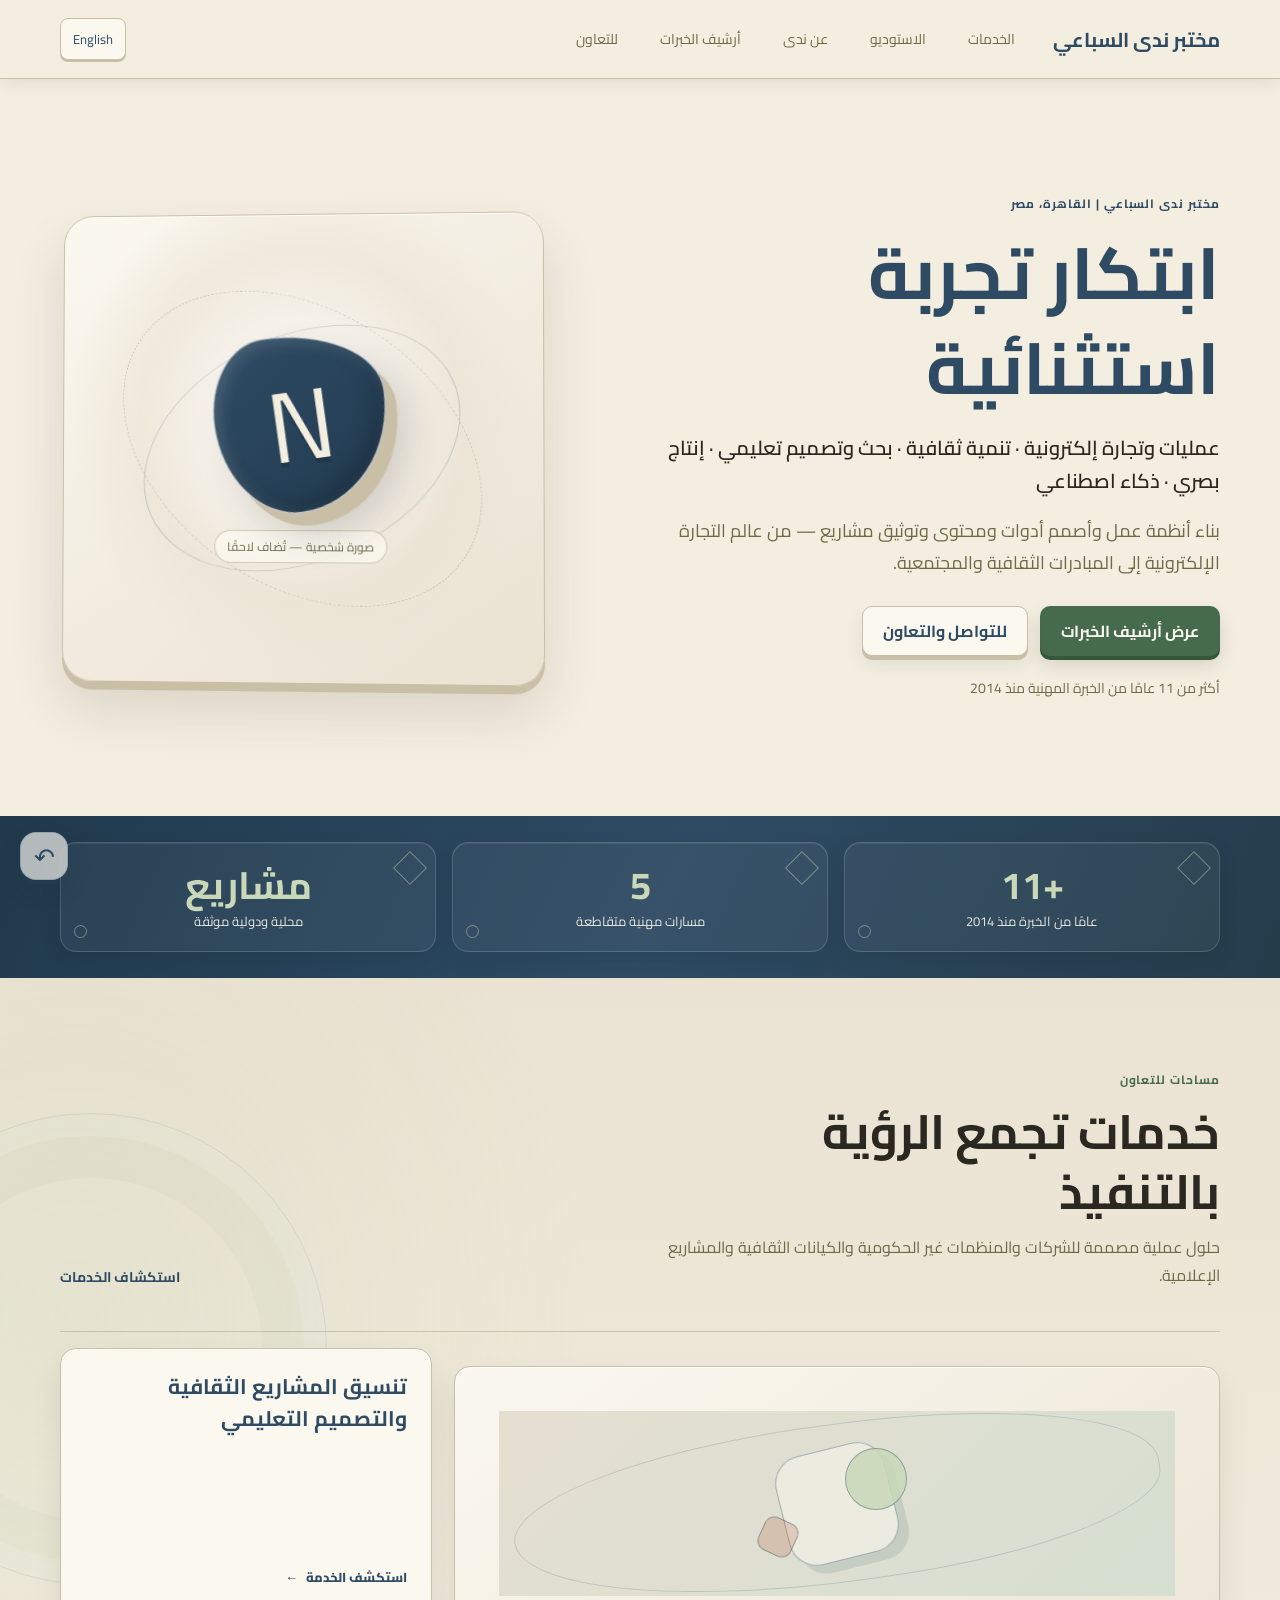
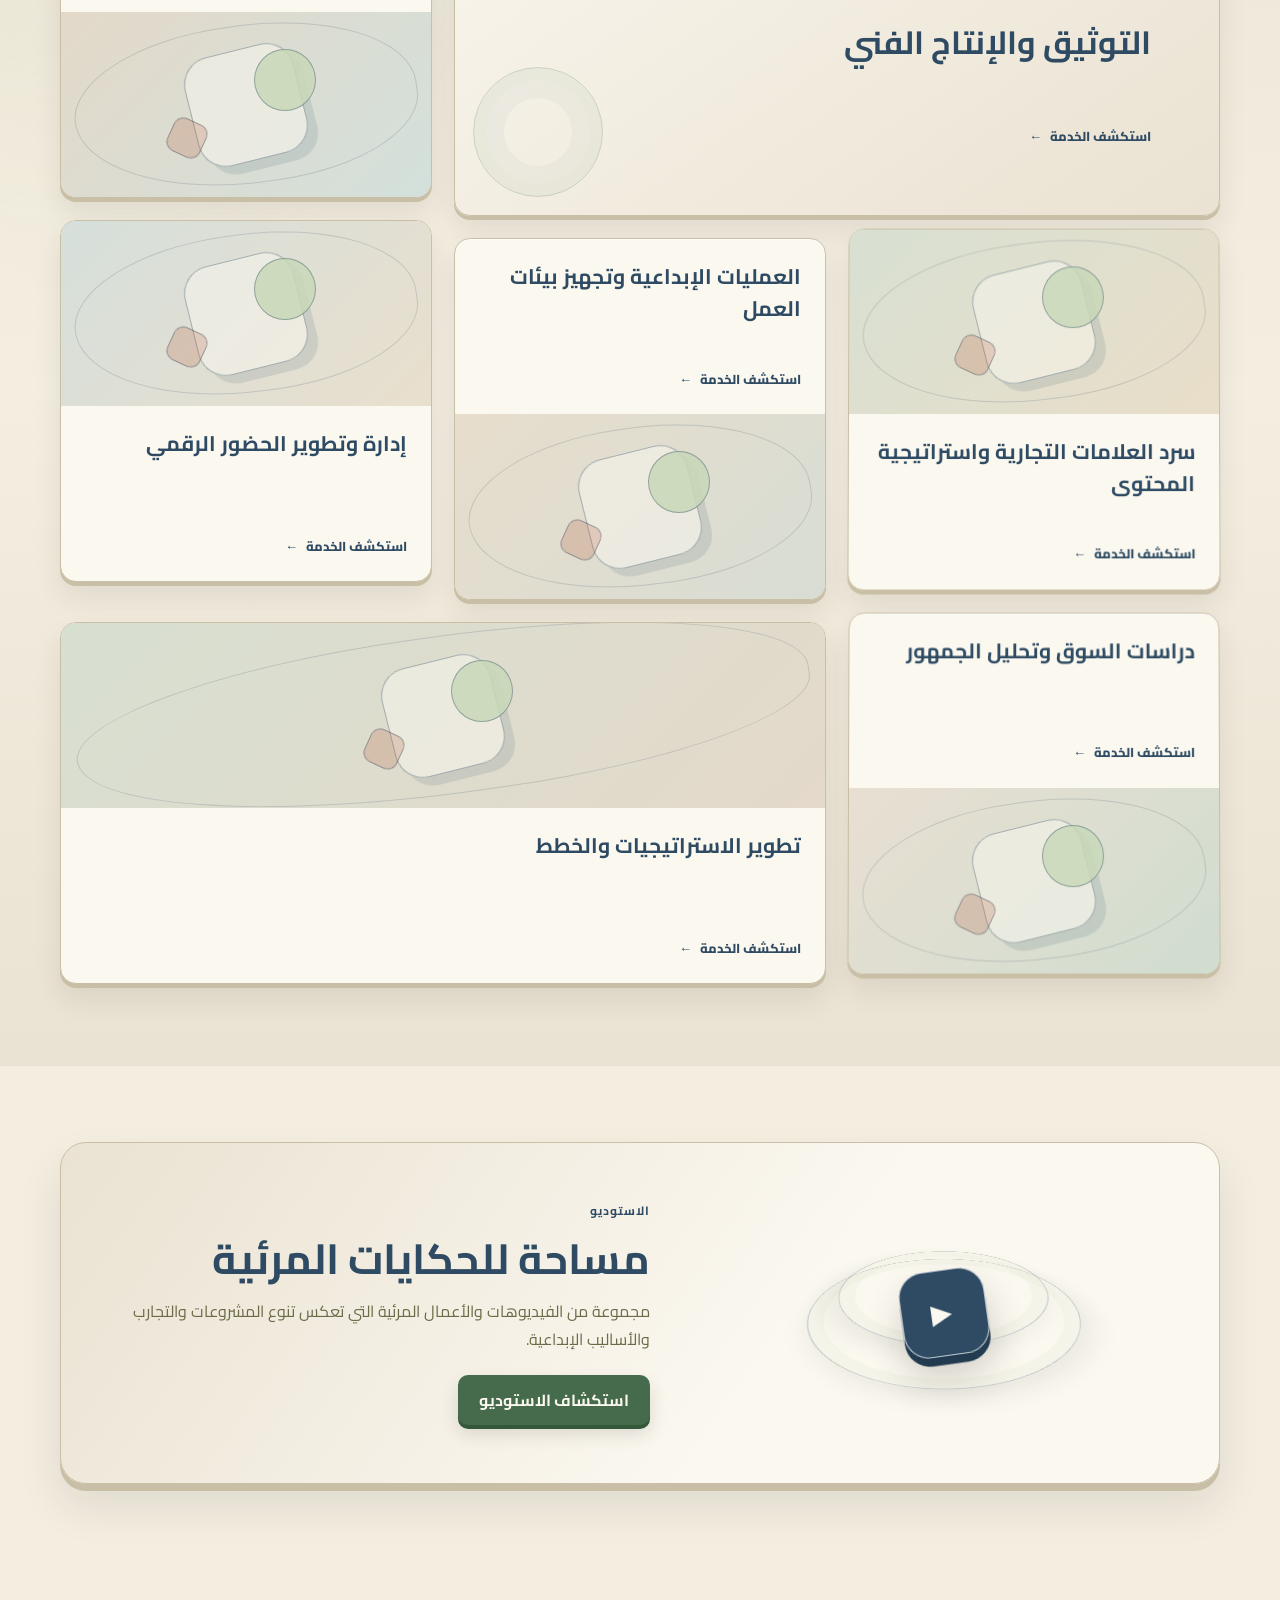
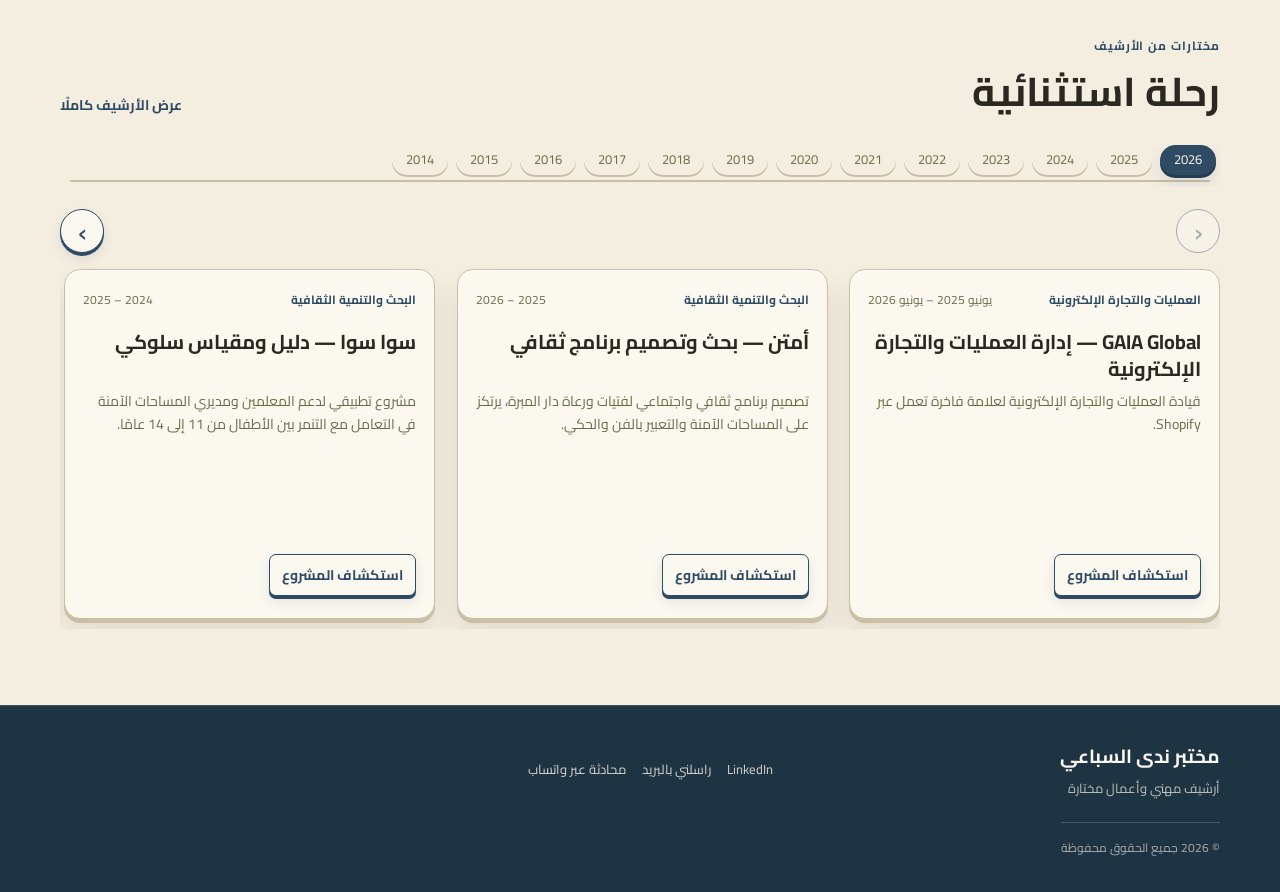
==== index.html @ 6139aafd "Initial commit" ====
<!doctype html>
<html lang="ar" dir="rtl">
<head>
  <meta charset="utf-8">
  <meta name="viewport" content="width=device-width, initial-scale=1">
  <meta name="description" content="مختبر ندى السباعي — أرشيف الخبرات والمشاريع في العمليات والتجارة الإلكترونية، التنمية الثقافية، البحث، والإنتاج البصري.">
  <meta name="theme-color" content="#ffffff">
  <title>مختبر ندى السباعي | Nada Elsebaee Lab</title>
  <link rel="preconnect" href="https://fonts.googleapis.com">
  <link rel="preconnect" href="https://fonts.gstatic.com" crossorigin>
  <link href="https://fonts.googleapis.com/css2?family=Cairo:wght@400;500;600;700;800&display=swap" rel="stylesheet">
  <link rel="stylesheet" href="style.css">
</head>
<body data-page="home">
  <div id="site-header"></div>
  <main>
    <section class="hero wrap">
      <div class="hero-copy">
        <p class="eyebrow" data-home="eyebrow"></p>
        <h1 data-home="headline"></h1>
        <p class="hero-subtitle" data-home="subtitle"></p>
        <p class="hero-text" data-home="intro"></p>
        <div class="actions">
          <a class="button button-primary" href="archive.html" data-home="projectsCta"></a>
          <a class="button button-secondary" href="contact.html" data-home="contactCta"></a>
        </div>
        <p class="hero-proof" data-home="proof"></p>
      </div>
      <div class="hero-visual media-placeholder" role="img" data-home-aria="portraitAlt">
        <span class="placeholder-mark" aria-hidden="true">N</span>
        <span class="placeholder-caption" data-home="portraitCaption"></span>
      </div>
    </section>

    <section class="proof-strip" aria-label="Highlights">
      <div class="wrap proof-grid">
        <div><strong data-home="statYears"></strong><span data-home="statYearsLabel"></span></div>
        <div><strong data-home="statFields"></strong><span data-home="statFieldsLabel"></span></div>
        <div><strong data-home="statPartners"></strong><span data-home="statPartnersLabel"></span></div>
      </div>
    </section>

    <section class="section home-services-section" aria-labelledby="home-services-title">
      <div class="wrap">
        <div class="section-heading">
          <div>
            <p class="eyebrow" data-copy="servicesEyebrow">مساحات للتعاون</p>
            <h2 id="home-services-title" data-copy="servicesTitle">خدمات تجمع الرؤية بالتنفيذ</h2>
            <p class="home-services-intro" data-copy="servicesIntro">حلول عملية مصممة للشركات والمنظمات غير الحكومية والكيانات الثقافية والمشاريع الإعلامية.</p>
          </div>
          <a class="text-link" href="services.html" data-copy="servicesMore">استكشاف الخدمات</a>
        </div>
        <div class="home-services-stage">
          <div class="service-grid home-service-grid" id="home-services"></div>
        </div>
      </div>
    </section>

    <section class="section home-studio-section" aria-labelledby="home-studio-title">
      <div class="wrap home-studio-panel">
        <div class="home-studio-art" aria-hidden="true">
          <span class="home-studio-orbit home-studio-orbit-one"></span>
          <span class="home-studio-orbit home-studio-orbit-two"></span>
          <span class="home-studio-play">▶</span>
        </div>
        <div class="home-studio-copy">
          <p class="eyebrow" data-copy="studioEyebrow"></p>
          <h2 id="home-studio-title" data-copy="studioTitle"></h2>
          <p data-copy="studioIntro"></p>
          <a class="button button-primary" href="studio.html" data-copy="studioCta"></a>
        </div>
      </div>
    </section>

    <section class="section wrap">
      <div class="section-heading">
        <div><p class="eyebrow" data-home="featuredEyebrow"></p><h2 data-home="featuredTitle"></h2></div>
        <a class="text-link" href="archive.html" data-home="viewArchive"></a>
      </div>
      <div class="experience-timeline" id="experience-timeline" aria-label="الخط الزمني للخبرات"></div>
      <div class="experience-carousel-controls">
        <button class="carousel-arrow carousel-arrow-previous" id="experience-previous" type="button" aria-label="الخبرة الأحدث">‹</button>
        <button class="carousel-arrow carousel-arrow-next" id="experience-next" type="button" aria-label="الخبرة الأقدم">›</button>
      </div>
      <div class="experience-carousel" id="experience-carousel">
        <div class="project-grid experience-track" id="featured-projects"></div>
      </div>
    </section>
  </main>
  <div id="site-footer"></div>
  <script src="content.js"></script>
  <script src="script.js"></script>
</body>
</html>
---- style.css ----
:root {
  color-scheme: light;
  --paper: #F4EEE1;
  --ink: #2B2721;
  --rust: #B5593A;
  --olive: #6B6B47;
  --blue: #2E4B63;
  --line: #C9BFA6;
  --white: #FBF8F0;
  --surface: #EAE2D2;
  --surface-blue: #E7E0D2;
  --muted: var(--olive);
  --blue-dark: #223B50;
  --accent-green: #466B4C;
  --accent-green-light: #C9D8B8;
  --gold: var(--accent-green);
  --page-gutter: 24px;
  --serif: "Cairo", Tahoma, Arial, sans-serif;
  --sans: "Cairo", Tahoma, Arial, sans-serif;
  font-family: var(--sans);
  color: var(--ink);
  background: var(--paper);
  font-synthesis: none;
  text-rendering: optimizeLegibility;
}

* { box-sizing: border-box; }
html { scroll-behavior: smooth; }
body {
  margin: 0;
  background: var(--paper);
  color: var(--ink);
  font-size: 16px;
  line-height: 1.75;
}
body, button { font-family: var(--sans); }
a { color: var(--blue); }
a:hover { color: var(--blue-dark); }
button { color: inherit; }
button:focus-visible, a:focus-visible {
  outline: 3px solid var(--gold);
  outline-offset: 3px;
}
::selection { background: var(--gold); color: var(--ink); }
.wrap {
  width: min(1160px, calc(100% - var(--page-gutter) - var(--page-gutter)));
  margin-inline: auto;
}
.is-hidden { display: none !important; }

#site-header {
  position: sticky;
  top: 0;
  z-index: 30;
}
.site-header {
  position: relative;
  background: rgba(244,238,225,.96);
  border-bottom: 1px solid var(--line);
  backdrop-filter: blur(12px);
  box-shadow: 0 4px 16px rgba(43,39,33,.08);
}
.header-inner {
  min-height: 78px;
  display: flex;
  align-items: center;
  gap: clamp(12px, 2vw, 28px);
}
.brand, .footer-brand {
  color: var(--blue);
  font-family: var(--serif);
  font-size: 20px;
  font-weight: 700;
  text-decoration: none;
  white-space: nowrap;
}
.nav-shell {
  position: relative;
  min-width: 0;
  flex: 1 1 0;
}
.main-nav {
  display: flex;
  align-items: center;
  gap: clamp(12px, 1.8vw, 22px);
  overflow-x: auto;
  overflow-y: hidden;
  padding: 8px 2px;
  scrollbar-width: none;
  overscroll-behavior-x: contain;
  -webkit-overflow-scrolling: touch;
  touch-action: pan-x;
  scroll-padding-inline: 12px;
  white-space: nowrap;
}
.main-nav::-webkit-scrollbar { display: none; }
.nav-scroll {
  position: absolute;
  top: 50%;
  z-index: 2;
  display: none;
  width: 30px;
  height: 34px;
  place-items: center;
  padding: 0;
  border: 1px solid var(--line);
  border-radius: 7px;
  background: rgba(244,238,225,.96);
  color: var(--blue);
  cursor: pointer;
  line-height: 1;
  transform: translateY(-50%);
}
.nav-scroll svg { display: block; direction: ltr; }
.nav-scroll-left { left: 0; }
.nav-scroll-right { right: 0; }
.nav-scroll:disabled { opacity: .35; cursor: default; }
.nav-shell.has-overflow .main-nav { scroll-behavior: smooth; }
.nav-shell.has-overflow .main-nav { padding-inline: 38px; }
.nav-shell.has-overflow .nav-scroll { display: none; }
.header-controls { flex: 0 0 auto; }
@media (hover: hover) and (pointer: fine) {
  .nav-shell.has-overflow .nav-scroll { display: grid; }
}
.nav-link {
  display: inline-flex;
  align-items: center;
  min-height: 34px;
  padding: 5px 9px;
  border: 1px solid transparent;
  border-radius: 8px;
  color: var(--muted);
  font-size: 14px;
  text-decoration: none;
  white-space: nowrap;
  transform: perspective(500px) translateZ(0);
  transition: color .18s ease, transform .18s ease, box-shadow .18s ease, background-color .18s ease;
}
.nav-link:hover, .nav-link.is-active { color: var(--blue); }
.nav-link.is-active { font-weight: 700; }
.nav-link:hover, .nav-link:focus-visible {
  border-color: var(--line);
  background: var(--white);
  box-shadow: 0 5px 10px rgba(46,75,99,.14);
  transform: perspective(500px) translateY(-2px) rotateX(7deg);
}
.header-controls { display: flex; align-items: center; gap: 10px; }
.language-toggle {
  background: var(--white);
  border: 1px solid var(--line);
  border-radius: 8px;
  cursor: pointer;
}
.language-toggle { padding: 8px 12px; color: var(--blue); font-size: 13px; }

.hero {
  display: grid;
  grid-template-columns: minmax(0, 1.1fr) minmax(300px, .9fr);
  gap: clamp(32px, 6vw, 88px);
  align-items: center;
  padding-block: clamp(56px, 8vw, 104px);
}
.eyebrow {
  margin: 0 0 12px;
  color: var(--blue);
  font-size: 12px;
  font-weight: 700;
  letter-spacing: .08em;
  line-height: 1.6;
  text-transform: uppercase;
}
h1, h2, h3, p { margin-top: 0; }
h1, h2 {
  color: var(--ink);
  font-family: var(--serif);
  line-height: 1.25;
}
.hero h1 {
  max-width: 15ch;
  margin-bottom: 16px;
  color: var(--blue);
  font-size: clamp(42px, 6vw, 72px);
  line-height: 1.32;
  letter-spacing: normal;
}
.hero-subtitle {
  margin-bottom: 18px;
  color: var(--ink);
  font-size: clamp(16px, 2vw, 20px);
  font-weight: 600;
  line-height: 1.65;
}
.hero-text, .lead {
  max-width: 66ch;
  margin-bottom: 0;
  color: var(--muted);
  font-size: 18px;
}
.actions { display: flex; flex-wrap: wrap; gap: 12px; margin-top: 28px; }
.button {
  display: inline-flex;
  min-height: 48px;
  align-items: center;
  justify-content: center;
  padding: 10px 20px;
  border: 1px solid transparent;
  border-radius: 8px;
  font-weight: 700;
  text-decoration: none;
  transition: transform .18s ease, background-color .18s ease;
}
.button:hover { transform: translateY(-2px); }
.button-primary { background: var(--blue); color: var(--white); }
.button-primary:hover { background: var(--blue-dark); color: var(--white); }
.button-secondary { border-color: var(--line); background: var(--white); color: var(--blue); }
.hero-proof { margin: 20px 0 0; color: var(--muted); font-size: 14px; }

.media-placeholder {
  position: relative;
  display: flex;
  overflow: hidden;
  align-items: center;
  justify-content: center;
  background: var(--white);
  border: 1px solid var(--line);
  color: #918975;
}
.hero-visual {
  min-height: 420px;
  flex-direction: column;
  gap: 18px;
  border-radius: 18px;
  box-shadow: 0 22px 60px rgba(46,75,99,.12);
}
.placeholder-mark {
  display: grid;
  width: 66px;
  height: 66px;
  place-items: center;
  border: 1px solid var(--line);
  border-radius: 50%;
  color: #D2C9B7;
  font-family: var(--serif);
  font-size: 30px;
}
.placeholder-caption { color: #918975; font-size: 12px; }

.proof-strip { background: var(--blue); color: var(--white); }
.proof-grid { display: grid; grid-template-columns: repeat(3, 1fr); padding-block: 26px; }
.proof-grid > div { display: flex; flex-direction: column; align-items: center; padding: 0 18px; text-align: center; }
.proof-grid > div + div { border-inline-start: 1px solid rgba(251,248,240,.3); }
.proof-grid strong { color: var(--accent-green-light); font-family: var(--serif); font-size: 25px; line-height: 1.25; }
.proof-grid span { color: rgba(251,248,240,.9); font-size: 13px; }

.section { padding-block: 76px; }
.section-tint { background: var(--surface); }
.home-services-intro { max-width: 62ch; margin: 12px 0 0; color: var(--muted); font-size: 16px; }
.service-grid { display: grid; grid-template-columns: repeat(3, minmax(0, 1fr)); gap: 20px; }
.service-card {
  position: relative;
  display: flex;
  min-width: 0;
  min-height: 270px;
  flex-direction: column;
  align-items: flex-start;
  overflow: hidden;
  padding: 24px;
  border: 1px solid var(--line);
  border-radius: 16px;
  background: var(--white);
  box-shadow: 0 4px 0 var(--line), 0 15px 28px rgba(43,39,33,.08), inset 0 1px rgba(255,255,255,.85);
  transform: perspective(1000px) translateZ(0) rotateX(1deg);
  transform-style: preserve-3d;
  transition: transform .25s ease, box-shadow .25s ease, border-color .25s ease;
}
.service-card::after {
  position: absolute;
  top: -50px;
  inset-inline-end: -40px;
  width: 180px;
  height: 180px;
  border: 1px solid rgba(107,107,71,.18);
  border-radius: 50%;
  background: radial-gradient(circle at 36% 36%, rgba(201,216,184,.28), transparent 68%);
  content: "";
  pointer-events: none;
  transform: translateZ(14px);
}
.service-card:hover, .service-card:focus-within {
  z-index: 2;
  border-color: var(--olive);
  box-shadow: 0 8px 0 var(--line), 0 24px 40px rgba(43,39,33,.15), inset 0 1px rgba(255,255,255,.9);
  transform: perspective(1000px) translateY(-6px) rotateX(3deg) rotateY(-2deg);
}
.service-card-number {
  position: relative;
  z-index: 1;
  display: inline-grid;
  width: 42px;
  height: 42px;
  place-items: center;
  margin-bottom: 20px;
  border: 1px solid var(--line);
  border-radius: 12px;
  background: var(--surface);
  box-shadow: 0 3px 0 var(--line);
  color: var(--blue);
  font-size: 14px;
  font-weight: 800;
  transform: translateZ(25px);
}
.service-card-orbit {
  position: absolute;
  top: 15px;
  inset-inline-end: 15px;
  width: 74px;
  height: 74px;
  border: 1px solid rgba(46,75,99,.22);
  border-radius: 50%;
  transform: rotateX(62deg) rotateZ(-28deg) translateZ(20px);
  pointer-events: none;
}
.service-card-title { position: relative; z-index: 1; max-width: 28ch; margin: 0 0 10px; font-size: 19px; line-height: 1.5; transform: translateZ(18px); }
.service-card-description { position: relative; z-index: 1; margin: 0 0 18px; color: var(--muted); font-size: 14px; line-height: 1.8; }
.service-card-link { position: relative; z-index: 1; margin-top: auto; color: var(--blue); font-size: 13px; font-weight: 800; text-decoration: none; }
.service-card-link:hover { text-decoration: underline; text-underline-offset: 4px; }
.service-card-home { min-height: 245px; }
.service-card-home .service-card-title { margin-bottom: 8px; }
.service-card-home .service-card-description { margin-bottom: 16px; }
.services-main { padding-top: clamp(42px, 7vw, 84px); }
.services-hero { position: relative; display: flex; min-height: 300px; flex-direction: column; justify-content: center; overflow: hidden; margin-bottom: 42px; padding: clamp(28px, 6vw, 64px); border: 1px solid var(--line); border-radius: 24px; background: linear-gradient(115deg, var(--surface), var(--white)); box-shadow: 0 6px 0 var(--line), 0 22px 40px rgba(43,39,33,.08); isolation: isolate; }
.services-hero h1 { position: relative; z-index: 1; max-width: 16ch; margin: 0 0 14px; color: var(--blue); font-size: clamp(38px, 5.5vw, 64px); line-height: 1.25; }
.services-hero > .eyebrow, .services-hero > .lead { position: relative; z-index: 1; max-width: 62ch; }
.services-hero-orbit { position: absolute; top: 50%; inset-inline-end: 8%; display: grid; width: clamp(170px, 22vw, 260px); aspect-ratio: 1; place-items: center; border: 1px solid rgba(46,75,99,.2); border-radius: 50%; background: radial-gradient(circle at 35% 30%, var(--white), var(--surface) 66%, transparent 68%); box-shadow: inset 0 0 0 14px rgba(255,255,255,.28), 0 18px 34px rgba(43,39,33,.1); color: var(--blue); font-size: clamp(24px, 4vw, 42px); font-weight: 800; transform: translateY(-50%) rotate(-12deg); }
.services-hero-orbit::before, .services-hero-orbit::after { position: absolute; inset: 12%; border: 1px dashed rgba(107,107,71,.42); border-radius: 50%; content: ""; transform: rotate(38deg) scaleY(.62); }
.services-hero-orbit::after { inset: -4%; border-style: solid; opacity: .45; transform: rotate(-35deg) scaleY(.72); }
.services-hero-orbit span { transform: translateZ(24px); }
.services-grid-section { padding-bottom: clamp(48px, 7vw, 82px); }
.services-page-grid { grid-template-columns: repeat(2, minmax(0, 1fr)); gap: 22px; }
.services-page-grid .service-card { min-height: 340px; padding: 28px; }
.service-example-list { position: relative; z-index: 1; display: flex; flex-wrap: wrap; gap: 8px; margin: auto 0 0; padding: 18px 0 0; list-style: none; }
.service-example-link { display: inline-flex; min-height: 34px; align-items: center; padding: 5px 11px; border: 1px solid var(--line); border-radius: 999px; background: var(--paper); color: var(--blue); font-size: 12px; font-weight: 700; line-height: 1.5; text-decoration: none; transition: transform .18s ease, box-shadow .18s ease; }
.service-example-link:hover, .service-example-link:focus-visible { box-shadow: 0 3px 0 var(--line); transform: translateY(-2px); }
.services-contact-panel { display: grid; grid-template-columns: 74px minmax(0, 1fr) auto; gap: 22px; align-items: center; margin-bottom: 60px; padding: clamp(22px, 4vw, 38px); border: 1px solid var(--line); border-radius: 20px; background: var(--blue); box-shadow: 0 6px 0 var(--blue-dark), 0 20px 36px rgba(43,39,33,.16); color: var(--white); }
.services-contact-mark { display: grid; width: 68px; height: 68px; place-items: center; border: 1px solid rgba(255,255,255,.35); border-radius: 18px; background: rgba(255,255,255,.1); box-shadow: 0 5px 0 rgba(0,0,0,.12); color: var(--white); font-size: 32px; font-weight: 800; transform: perspective(500px) rotateY(-12deg) rotateX(5deg); }
.services-contact-panel .eyebrow { color: var(--accent-green-light); }
.services-contact-panel h2 { max-width: 32ch; margin: 0; color: var(--white); font-size: clamp(22px, 3vw, 32px); }
.services-contact-actions { display: flex; flex-direction: column; gap: 10px; }
.services-contact-actions .button-primary { background: var(--accent-green); }
.services-contact-actions .button-secondary { border-color: rgba(255,255,255,.4); }
.section-heading {
  display: flex;
  align-items: end;
  justify-content: space-between;
  gap: 24px;
  margin-bottom: 28px;
}
.section-heading h2, .section h2 { margin-bottom: 0; font-size: clamp(28px, 3.5vw, 40px); }
.text-link { color: var(--blue); font-size: 14px; font-weight: 700; text-decoration: none; }
.text-link:hover { text-decoration: underline; text-underline-offset: 4px; }
.project-grid { display: grid; grid-template-columns: repeat(3, minmax(0, 1fr)); gap: 22px; }
.experience-timeline {
  position: relative;
  display: flex;
  gap: 8px;
  margin: 0 0 22px;
  padding: 0 4px 12px;
  overflow-x: auto;
  direction: rtl;
  scrollbar-width: thin;
  scrollbar-color: var(--line) transparent;
}
.experience-timeline::before {
  position: absolute;
  right: 10px;
  bottom: 5px;
  left: 10px;
  height: 2px;
  background: var(--line);
  content: "";
}
.experience-year {
  position: relative;
  z-index: 1;
  min-width: 56px;
  padding: 4px 9px;
  border: 1px solid transparent;
  border-radius: 100px;
  background: var(--paper);
  color: var(--muted);
  cursor: pointer;
  font: inherit;
  font-size: 13px;
  line-height: 1.5;
  white-space: nowrap;
  transition: color .2s ease, border-color .2s ease, background-color .2s ease;
}
.experience-year:hover, .experience-year.is-active {
  border-color: var(--blue);
  background: var(--blue);
  color: var(--white);
}
.experience-carousel-controls {
  display: flex;
  justify-content: space-between;
  gap: 12px;
  margin-bottom: 12px;
}
.carousel-arrow {
  display: grid;
  width: 44px;
  height: 44px;
  place-items: center;
  border: 1px solid var(--blue);
  border-radius: 50%;
  background: var(--white);
  color: var(--blue);
  cursor: pointer;
  font: inherit;
  font-size: 30px;
  line-height: 1;
  box-shadow: 0 3px 0 var(--blue), 0 6px 12px rgba(46,75,99,.12);
  transition: background-color .18s ease, color .18s ease, transform .18s ease, box-shadow .18s ease;
}
.carousel-arrow:hover:not(:disabled) {
  background: var(--blue);
  color: var(--white);
  box-shadow: 0 1px 0 var(--blue), 0 3px 8px rgba(46,75,99,.16);
  transform: translateY(2px);
}
.carousel-arrow:disabled { opacity: .4; cursor: default; box-shadow: none; }
.experience-carousel {
  overflow-x: auto;
  overflow-y: hidden;
  direction: rtl;
  scroll-behavior: smooth;
  scroll-snap-type: x mandatory;
  scrollbar-width: thin;
  scrollbar-color: var(--line) transparent;
  -webkit-overflow-scrolling: touch;
}
.experience-track {
  display: flex;
  width: 100%;
  grid-template-columns: none;
  gap: 22px;
  padding: 4px 2px 10px;
}
.experience-track .project-card {
  min-width: 0;
  flex: 0 0 calc((100% - 44px) / 3);
  scroll-snap-align: start;
}
.project-card {
  display: flex;
  min-width: 0;
  min-height: 350px;
  overflow: hidden;
  border: 1px solid var(--line);
  border-radius: 14px;
  background: var(--white);
  box-shadow: 0 2px 0 rgba(46,75,99,.12), 0 8px 18px rgba(43,39,33,.08), inset 0 1px rgba(255,255,255,.8);
  transform: perspective(1100px) translateZ(0) rotateX(0) rotateY(0);
  transform-style: preserve-3d;
  transition: box-shadow .28s ease, transform .28s ease, border-color .28s ease;
}
.project-card:hover, .project-card:focus-within {
  border-color: var(--line);
  box-shadow: 0 4px 0 rgba(46,75,99,.12), 0 18px 30px rgba(46,75,99,.18), inset 0 1px rgba(255,255,255,.8);
  transform: perspective(1100px) translateY(-5px) rotateX(2deg) rotateY(-1deg);
}
.project-card-link {
  display: flex;
  height: 100%;
  flex: 1;
  flex-direction: column;
  padding-bottom: 22px;
  color: inherit;
  text-decoration: none;
}
.card-image {
  height: 0;
  max-height: 0;
  flex-direction: column;
  gap: 10px;
  border: 0;
  opacity: 0;
  transform: perspective(900px) rotateX(-8deg) scale(.97);
  transform-origin: top center;
  transition: max-height .42s cubic-bezier(.2,.75,.25,1), height .42s cubic-bezier(.2,.75,.25,1), opacity .24s ease, transform .42s cubic-bezier(.2,.75,.25,1), border-color .2s ease;
}
.card-photo { width: 100%; height: 100%; object-fit: cover; }
.project-card:hover .card-image, .project-card:focus-within .card-image {
  height: 190px;
  max-height: 190px;
  border-bottom: 1px solid var(--line);
  opacity: 1;
  transform: perspective(900px) rotateX(0) scale(1);
}
.card-image .placeholder-caption { opacity: .7; }
.card-meta {
  display: flex;
  min-height: 54px;
  flex-wrap: wrap;
  align-items: center;
  justify-content: space-between;
  gap: 4px 8px;
  padding: 12px 18px 7px;
}
.category-tag { color: var(--blue); font-size: 12px; font-weight: 700; }
.card-years { color: var(--muted); font-size: 12px; }
.card-title {
  display: -webkit-box;
  min-height: 2.7em;
  overflow: hidden;
  margin: 4px 18px 8px;
  font-family: var(--sans);
  font-size: 20px;
  font-weight: 700;
  line-height: 1.35;
  -webkit-box-orient: vertical;
  -webkit-line-clamp: 2;
}
.card-summary {
  display: -webkit-box;
  min-height: 4.95em;
  overflow: hidden;
  margin: 0 18px 16px;
  color: var(--muted);
  font-size: 14px;
  line-height: 1.65;
  -webkit-box-orient: vertical;
  -webkit-line-clamp: 3;
}
.card-cta {
  align-self: flex-start;
  margin: auto 18px 0;
  padding: 8px 12px;
  border: 1px solid var(--blue);
  border-radius: 7px;
  background: var(--white);
  box-shadow: 0 3px 0 var(--blue), 0 6px 12px rgba(46,75,99,.12);
  transition: transform .18s ease, box-shadow .18s ease, background-color .18s ease, color .18s ease;
}
.project-card:hover .card-cta, .project-card:focus-within .card-cta {
  background: var(--blue);
  color: var(--white);
  box-shadow: 0 1px 0 var(--blue), 0 3px 8px rgba(46,75,99,.16);
  transform: translateY(2px);
}

.capability-grid { display: grid; grid-template-columns: repeat(4, minmax(0, 1fr)); gap: 18px; }
.capability-card {
  min-height: 220px;
  padding: 24px;
  border: 1px solid var(--line);
  border-radius: 14px;
  background: var(--white);
  box-shadow: 0 2px 0 rgba(46,75,99,.12), 0 8px 18px rgba(43,39,33,.08), inset 0 1px rgba(255,255,255,.8);
  transform: perspective(900px) translateZ(0);
  transform-style: preserve-3d;
  transition: box-shadow .25s ease, transform .25s ease, border-color .25s ease;
}
.capability-card:hover, .capability-card:focus-within {
  border-color: var(--line);
  box-shadow: 0 4px 0 rgba(46,75,99,.12), 0 18px 30px rgba(46,75,99,.18), inset 0 1px rgba(255,255,255,.8);
  transform: perspective(1100px) translateY(-5px) rotateX(2deg) rotateY(-1deg);
}
.capability-number { color: var(--gold); font-family: var(--serif); font-size: 14px; font-weight: 700; }
.capability-card h3 { margin: 12px 0 8px; color: var(--blue); font-family: var(--serif); font-size: 19px; line-height: 1.4; }
.capability-card p { margin-bottom: 0; color: var(--muted); font-size: 14px; }
.home-bottom {
  display: flex;
  align-items: center;
  justify-content: space-between;
  gap: 30px;
  border-top: 1px solid var(--line);
}
.home-bottom h2 { margin-bottom: 10px; font-size: clamp(28px, 3.5vw, 40px); }
.home-bottom p:not(.eyebrow) { max-width: 65ch; margin-bottom: 0; color: var(--muted); }

.page-main { min-height: 65vh; padding-block: 72px 96px; }
.page-intro { max-width: 790px; margin-bottom: 44px; }
.page-intro h1, .project-heading h1 { margin-bottom: 14px; color: var(--blue); font-size: clamp(38px, 5vw, 58px); }
.page-intro .lead { font-size: 18px; }
.filter-bar { display: flex; flex-wrap: wrap; gap: 10px; margin: 0 0 12px; }
.filter-button {
  padding: 9px 15px;
  border: 1px solid var(--line);
  border-radius: 100px;
  background: var(--white);
  color: var(--muted);
  cursor: pointer;
  font-size: 13px;
}
.filter-button:hover, .filter-button.is-selected { border-color: var(--blue); background: var(--blue); color: var(--white); }
.results-count { margin: 0 0 20px; color: var(--muted); font-size: 13px; }

.archive-toolbar { margin-bottom: 18px; }
.archive-toolbar .filter-bar { margin-bottom: 8px; }
.timeline-layout {
  display: grid;
  grid-template-columns: 116px minmax(0, 1fr);
  gap: clamp(24px, 4vw, 56px);
  direction: ltr;
  align-items: start;
}
.year-timeline {
  position: sticky;
  top: calc(var(--site-header-height, 80px) + 16px);
  display: flex;
  flex-direction: column;
  align-items: center;
  max-height: calc(100vh - 130px);
  max-height: calc(100dvh - 130px);
  overflow-y: auto;
  padding: 10px 0 18px;
  direction: ltr;
  scrollbar-width: thin;
  scrollbar-color: var(--line) transparent;
}
.timeline-label {
  width: 100%;
  margin: 0 0 16px;
  color: var(--muted);
  font-size: 11px;
  line-height: 1.45;
  text-align: center;
}
.year-button {
  position: relative;
  display: grid;
  width: 48px;
  min-height: 44px;
  flex: 0 0 44px;
  place-items: center;
  padding: 0;
  border: 0;
  background: transparent;
  cursor: pointer;
  -webkit-tap-highlight-color: transparent;
}
.year-button-all {
  width: auto;
  min-height: 32px;
  flex: 0 0 32px;
  margin-bottom: 13px;
  padding: 0 9px;
  border: 1px solid var(--line);
  border-radius: 100px;
  background: var(--white);
  color: var(--muted);
  font-size: 10px;
  white-space: nowrap;
  transition: border-color .2s ease, background-color .2s ease, color .2s ease, box-shadow .2s ease;
}
.year-button-all:hover, .year-button-all.is-selected {
  border-color: var(--blue);
  background: var(--blue);
  color: var(--white);
  box-shadow: 0 4px 12px rgba(46,75,99,.2);
}
.year-track {
  position: relative;
  display: flex;
  flex-direction: column;
  align-items: center;
  padding-block: 2px;
}
.year-track::before {
  position: absolute;
  top: 20px;
  bottom: 20px;
  left: 50%;
  width: 3px;
  border-radius: 99px;
  background: linear-gradient(to bottom, #B9AD93, #E5DCCB);
  content: "";
  transform: translateX(-50%);
}
.year-dot {
  position: relative;
  z-index: 1;
  width: 12px;
  height: 12px;
  border: 2px solid var(--blue);
  border-radius: 50%;
  background: var(--white);
  box-shadow: 0 0 0 4px var(--white);
  transition: transform .28s cubic-bezier(.2,.8,.2,1), background .24s ease, border-color .24s ease, box-shadow .24s ease;
}
.year-number {
  position: absolute;
  left: 40px;
  z-index: 2;
  min-width: 54px;
  padding: 4px 9px;
  border: 1px solid rgba(46,75,99,.18);
  border-radius: 7px;
  background: var(--blue);
  color: var(--white);
  box-shadow: 0 5px 14px rgba(46,75,99,.2);
  font-size: 13px;
  font-weight: 700;
  text-align: center;
  opacity: 0;
  pointer-events: none;
  transform: translate3d(-7px, 0, 0) scale(.96);
  transition: opacity .22s ease, transform .28s cubic-bezier(.2,.8,.2,1);
}
.year-number::before {
  position: absolute;
  top: 50%;
  left: -4px;
  width: 7px;
  height: 7px;
  background: var(--blue);
  content: "";
  transform: translateY(-50%) rotate(45deg);
}
.year-button:hover .year-dot,
.year-button:focus-visible .year-dot,
.year-button.is-hovered .year-dot,
.year-button.is-selected .year-dot {
  background: var(--gold);
  border-color: var(--blue);
  box-shadow: 0 0 0 5px rgba(181,89,58,.2), 0 0 0 8px var(--white);
  transform: scale(1.32);
}
.year-button:hover .year-number,
.year-button:focus-visible .year-number,
.year-button.is-hovered .year-number,
.year-button.is-selected .year-number {
  opacity: 1;
  transform: translate3d(0, 0, 0) scale(1);
}
.year-timeline.is-hovering-year .year-button.is-selected:not(.is-hovered) .year-number {
  opacity: 0;
  transform: translate3d(-7px, 0, 0) scale(.96);
}
.year-timeline.is-hovering-year .year-button.is-selected:not(.is-hovered) .year-dot {
  box-shadow: 0 0 0 4px var(--white);
  transform: scale(1);
}
.timeline-results { min-width: 0; direction: var(--content-direction, rtl); }
.timeline-year-section {
  scroll-margin-top: calc(var(--site-header-height, 80px) + 16px);
  margin-bottom: 48px;
}
.timeline-year-heading {
  display: flex;
  align-items: center;
  gap: 14px;
  margin: 0 0 18px;
  color: var(--blue);
  font-family: var(--serif);
  font-size: clamp(26px, 3vw, 36px);
}
.timeline-year-heading::after { height: 1px; flex: 1; background: var(--line); content: ""; }
.timeline-year-section .project-grid { direction: var(--content-direction, rtl); }
.empty-year { color: var(--muted); }

.back-link { display: inline-block; margin-bottom: 32px; color: var(--blue); font-size: 14px; font-weight: 700; text-decoration: none; }
.project-heading { max-width: 850px; }
.project-heading .lead { margin-bottom: 30px; }
.project-cover { min-height: 360px; flex-direction: column; gap: 16px; border-radius: 16px; }
.project-facts {
  display: grid;
  grid-template-columns: minmax(0, .8fr) minmax(0, .8fr) minmax(0, 1.5fr);
  gap: 20px;
  margin: 26px 0 56px;
  padding: 20px 0;
  border-block: 1px solid var(--line);
}
.fact-item { min-width: 0; }
.fact-item dt { margin-bottom: 5px; color: var(--muted); font-size: 12px; font-weight: 700; }
.fact-item dd { margin: 0; overflow-wrap: anywhere; font-size: 14px; font-weight: 600; }
.project-content { display: grid; grid-template-columns: minmax(0, 1.2fr) minmax(220px, .8fr); gap: 54px; }
.project-section h2 { margin: 0 0 16px; font-size: 28px; }
.detail-list { margin: 0; padding-inline-start: 22px; }
.detail-list li { margin-bottom: 12px; color: var(--muted); }
.outcome-section { align-self: start; padding: 22px; border-radius: 12px; background: var(--surface); }
.project-gallery { padding-top: 58px; }
.media-grid { display: grid; grid-template-columns: repeat(3, 1fr); gap: 16px; margin-top: 16px; }
.gallery-placeholder { min-height: 190px; flex-direction: column; gap: 10px; border-radius: 10px; }
.gallery-placeholder .placeholder-mark { width: 44px; height: 44px; font-size: 20px; }
.media-links { display: flex; flex-wrap: wrap; gap: 8px 22px; margin: 18px 0 0; padding: 0; list-style: none; }
.more-projects { border-top: 1px solid var(--line); }
.more-projects h2 { margin-bottom: 22px; font-family: var(--serif); font-size: 28px; }

.writing-panel {
  display: grid;
  grid-template-columns: 80px 1fr;
  gap: 22px;
  align-items: start;
  padding: 30px;
  border: 1px solid var(--line);
  border-radius: 14px;
  background: var(--surface);
  box-shadow: 0 2px 0 rgba(46,75,99,.1), 0 8px 18px rgba(43,39,33,.06);
  transform: perspective(1100px) translateZ(0);
  transform-style: preserve-3d;
  transition: box-shadow .25s ease, transform .25s ease;
}
.writing-panel:hover { box-shadow: 0 4px 0 rgba(46,75,99,.1), 0 16px 26px rgba(46,75,99,.14); transform: perspective(1100px) translateY(-4px) rotateX(1.5deg); }
.writing-panel h2 { margin-bottom: 8px; font-size: 28px; }
.writing-panel p:not(.eyebrow) { max-width: 70ch; margin-bottom: 16px; color: var(--muted); }
.writing-panel-icon { display: grid; width: 64px; height: 64px; place-items: center; border-radius: 50%; background: var(--blue); color: var(--gold); font-size: 28px; }
.research-list { display: grid; grid-template-columns: repeat(2, minmax(0, 1fr)); gap: 14px; margin-top: 24px; }
.research-card, .education-item {
  position: relative;
  border: 1px solid var(--line);
  border-radius: 14px;
  background: var(--white);
  box-shadow: 0 2px 0 rgba(46,75,99,.12), 0 8px 18px rgba(43,39,33,.08), inset 0 1px rgba(255,255,255,.8);
  transform: perspective(1100px) translateZ(0);
  transform-style: preserve-3d;
  transition: box-shadow .25s ease, transform .25s ease, border-color .25s ease;
}
.research-card { padding: 22px 24px; }
.research-card:hover, .education-item:hover {
  border-color: var(--line);
  box-shadow: 0 4px 0 rgba(46,75,99,.12), 0 18px 30px rgba(46,75,99,.18), inset 0 1px rgba(255,255,255,.8);
  transform: perspective(1100px) translateY(-5px) rotateX(2deg) rotateY(-1deg);
}
.research-index { color: var(--gold); font-family: var(--serif); font-size: 13px; font-weight: 700; }
.research-card h3 { margin: 8px 0 12px; font-family: var(--serif); font-size: 19px; line-height: 1.5; }
.research-type { color: var(--muted); font-size: 12px; }
.note { margin: 20px 0 0; color: var(--muted); font-size: 13px; }

.about-main { padding-top: clamp(36px, 6vw, 76px); }
.about-hero { position: relative; display: grid; grid-template-columns: minmax(0, 1.05fr) minmax(300px, .95fr); gap: clamp(28px, 6vw, 84px); align-items: center; min-height: 590px; padding-bottom: clamp(50px, 8vw, 100px); }
.about-hero-copy { position: relative; z-index: 1; max-width: 700px; }
.about-hero-copy h1 { margin-bottom: 8px; font-size: clamp(42px, 6vw, 76px); line-height: 1.15; letter-spacing: -.04em; }
.about-subtitle { max-width: 32ch; margin-bottom: 20px; color: var(--blue); font-size: clamp(19px, 2.4vw, 28px); font-weight: 700; line-height: 1.45; }
.about-lead { max-width: 64ch; margin-bottom: 0; font-size: clamp(16px, 1.5vw, 19px); }
.about-bio-detail { max-width: 70ch; margin: 14px 0 0; color: var(--muted); font-size: 14px; }
.about-actions, .about-cta-actions { display: flex; flex-wrap: wrap; gap: 12px; margin-top: 24px; }
.about-experience { display: flex; align-items: center; gap: 14px; margin-top: 34px; padding-top: 18px; border-top: 1px solid var(--line); }
.about-experience-mark { width: 36px; height: 36px; flex: 0 0 36px; border: 1px solid var(--olive); border-radius: 50%; background: radial-gradient(circle at 35% 35%, var(--white) 0 14%, var(--olive) 16% 21%, transparent 23%), var(--surface); box-shadow: 0 5px 0 var(--line); }
.about-experience > div { display: grid; grid-template-columns: auto auto; column-gap: 12px; align-items: baseline; }
.about-experience-label { color: var(--muted); font-size: 13px; }
.about-experience strong { color: var(--blue); font-size: 20px; line-height: 1.3; }
.about-experience > div > span:last-child { grid-column: 1 / -1; font-size: 13px; }
.about-hero-visual { position: relative; display: grid; min-height: 420px; place-items: center; perspective: 1000px; isolation: isolate; }
.about-hero-visual::before { position: absolute; inset: 8% 4%; z-index: -1; border: 1px solid var(--line); border-radius: 48% 52% 43% 57% / 48% 42% 58% 52%; background: radial-gradient(ellipse at 50% 46%, var(--white), var(--surface) 56%, transparent 72%); content: ""; transform: rotate(-14deg); }
.about-orbit { position: absolute; width: min(82%, 360px); aspect-ratio: 1; border: 1px solid var(--line); border-radius: 50%; transform-style: preserve-3d; }
.about-orbit-outer { border-style: dashed; animation: about-orbit-turn 42s linear infinite; }
.about-orbit-inner { width: min(64%, 280px); border-color: var(--olive); opacity: .65; transform: rotateX(68deg) rotateZ(-24deg); }
.about-visual-disc { display: grid; width: clamp(150px, 19vw, 230px); aspect-ratio: 1; place-items: center; border: 1px solid rgba(255,255,255,.6); border-radius: 38% 62% 54% 46% / 46% 42% 58% 54%; background: linear-gradient(145deg, var(--blue), var(--blue-dark)); box-shadow: 12px 18px 0 var(--line), 22px 30px 48px rgba(43,39,33,.2), inset 5px 5px 18px rgba(255,255,255,.17), inset -10px -14px 26px rgba(0,0,0,.18); color: var(--paper); transform: rotate(-8deg) rotateY(-12deg); animation: about-disc-float 7s ease-in-out infinite; }
.about-visual-disc span { font-size: clamp(70px, 10vw, 112px); font-weight: 800; line-height: 1; text-shadow: 0 5px 0 rgba(0,0,0,.13); transform: translateZ(28px); }
.about-float-card { position: absolute; display: flex; align-items: center; gap: 12px; max-width: 240px; padding: 13px 16px; border: 1px solid rgba(255,255,255,.8); border-radius: 12px; background: var(--white); box-shadow: 0 12px 24px rgba(43,39,33,.14), 0 4px 0 var(--line); transform: perspective(700px) rotateY(-9deg) rotateX(4deg); }
.about-float-card b { font-size: 14px; }
.about-float-card-top { top: 15%; inset-inline-start: 0; }
.about-float-card-top > span { color: var(--rust); font-size: 22px; font-weight: 800; }
.about-float-card-bottom { right: 2%; bottom: 14%; }
.about-float-dot { width: 10px; height: 10px; flex: 0 0 10px; border-radius: 50%; background: var(--olive); box-shadow: 0 0 0 5px rgba(107,107,71,.14); }
.about-section { padding-block: clamp(54px, 8vw, 100px); }
.about-section-heading { max-width: 700px; margin: 0 auto 40px; text-align: center; }
.about-section-heading .eyebrow { margin-bottom: 8px; }
.about-section-heading h2 { margin-bottom: 0; font-size: clamp(30px, 4.4vw, 48px); line-height: 1.25; }
.about-expertise-section { position: relative; }
.about-expertise-graphic { position: relative; display: grid; max-width: 960px; min-height: 520px; grid-template-columns: minmax(0, 1fr) 148px minmax(0, 1fr); grid-template-rows: minmax(200px, auto) 84px minmax(200px, auto); align-items: stretch; margin-inline: auto; perspective: 1200px; background: linear-gradient(var(--line),var(--line)) center / 1px calc(100% - 140px) no-repeat, linear-gradient(90deg,var(--line),var(--line)) center / calc(100% - 190px) 1px no-repeat; }
.about-competencies { display: contents; }
.about-competency-card { position: relative; z-index: 1; min-width: 0; padding: 22px 24px; border: 1px solid var(--line); border-radius: 16px; background: var(--white); box-shadow: 0 3px 0 var(--line), 0 14px 28px rgba(43,39,33,.08), inset 0 1px rgba(255,255,255,.9); transform: perspective(950px) rotateX(1deg) rotateY(-1deg); transform-style: preserve-3d; transition: transform .28s ease, box-shadow .28s ease, border-color .28s ease; }
.about-competency-card:hover { z-index: 2; border-color: var(--olive); box-shadow: 0 7px 0 var(--line), 0 22px 36px rgba(43,39,33,.15), inset 0 1px rgba(255,255,255,.9); transform: perspective(950px) translateY(-6px) rotateX(4deg) rotateY(-3deg); }
.about-competency-card-1 { grid-column: 1; grid-row: 1; }
.about-competency-card-2 { grid-column: 3; grid-row: 1; }
.about-competency-card-3 { grid-column: 3; grid-row: 3; }
.about-competency-card-4 { grid-column: 1; grid-row: 3; }
.about-competency-index, .about-publication-index { display: inline-grid; width: 36px; height: 36px; place-items: center; margin-bottom: 12px; border: 1px solid var(--line); border-radius: 10px; background: var(--surface); color: var(--blue); font-size: 13px; font-weight: 800; }
.about-competency-card h3 { margin-bottom: 12px; font-size: 19px; line-height: 1.4; transform: translateZ(15px); }
.about-competency-items { display: flex; flex-wrap: wrap; gap: 8px; margin: 0; padding: 0; list-style: none; }
.about-competency-items li { padding: 5px 10px; border: 1px solid var(--line); border-radius: 999px; background: var(--paper); font-size: 13px; line-height: 1.5; }
.about-expertise-core { z-index: 2; display: grid; width: 120px; height: 120px; grid-column: 2; grid-row: 2; place-items: center; align-self: center; justify-self: center; border: 7px solid var(--paper); border-radius: 50%; background: var(--blue); box-shadow: 0 0 0 1px var(--line), 0 10px 22px rgba(43,39,33,.2), inset 0 3px 8px rgba(255,255,255,.18); color: var(--white); font-size: 16px; font-weight: 800; text-align: center; transform: translateZ(24px); }
.about-learning-section { display: grid; grid-template-columns: minmax(0, 1fr) minmax(300px, .8fr); gap: 32px clamp(24px, 5vw, 72px); align-items: start; }
.about-learning-section > .about-section-heading { grid-column: 1 / -1; margin-bottom: 10px; }
.about-education-list { position: relative; display: grid; gap: 14px; margin: 0; padding: 0; list-style: none; }
.about-education-list::before { position: absolute; inset-block: 26px; inset-inline-start: 24px; border-inline-start: 1px dashed var(--olive); content: ""; }
.about-education-record { position: relative; display: grid; grid-template-columns: 50px minmax(0, 1fr) auto; gap: 14px; align-items: center; min-height: 112px; padding: 18px; border: 1px solid var(--line); border-radius: 14px; background: var(--white); box-shadow: 0 3px 0 var(--line), 0 12px 24px rgba(43,39,33,.06); }
.about-education-index { z-index: 1; display: grid; width: 42px; height: 42px; place-items: center; border: 1px solid var(--olive); border-radius: 50%; background: var(--paper); color: var(--blue); font-size: 12px; font-weight: 800; }
.about-education-detail h3 { margin: 0 0 4px; font-size: 17px; line-height: 1.5; }
.about-education-institution { margin: 0; color: var(--muted); font-size: 14px; }
.about-education-year { align-self: start; padding: 5px 9px; border-radius: 999px; background: var(--surface); color: var(--blue); font-size: 12px; font-weight: 800; white-space: nowrap; }
.about-training-rail { position: relative; padding: 24px; border: 1px solid var(--line); border-radius: 18px; background: var(--surface); box-shadow: 0 5px 0 var(--line), 0 18px 32px rgba(43,39,33,.09); }
.about-training-heading h2 { margin: 0 0 20px; font-size: 24px; line-height: 1.4; }
.about-training-heading .eyebrow { margin-bottom: 5px; }
.about-training-list { position: relative; display: grid; gap: 0; margin: 0; padding-block: 4px; padding-inline-start: 18px; list-style: none; }
.about-training-list::before { position: absolute; inset-block: 8px; inset-inline-start: 4px; border-inline-start: 1px solid var(--line); content: ""; }
.about-training-record { position: relative; display: flex; justify-content: space-between; gap: 12px; padding: 0 0 18px; }
.about-training-record::before { position: absolute; top: 7px; inset-inline-start: -18px; width: 8px; height: 8px; border: 2px solid var(--olive); border-radius: 50%; background: var(--paper); content: ""; }
.about-training-record:last-child { padding-bottom: 0; }
.about-training-record h3 { margin: 0 0 3px; font-size: 14px; line-height: 1.45; }
.about-training-record p { margin: 0; color: var(--muted); font-size: 12px; line-height: 1.5; }
.about-training-year { flex: 0 0 auto; align-self: start; color: var(--blue); font-size: 12px; font-weight: 800; white-space: nowrap; }
.about-work-section { border-top: 1px solid var(--line); }
.about-publications-grid { display: grid; grid-template-columns: repeat(3, minmax(0, 1fr)); gap: 18px; }
.about-publication-card { position: relative; display: flex; min-height: 250px; flex-direction: column; align-items: flex-start; padding: 22px; border: 1px solid var(--line); border-radius: 15px; background: var(--white); box-shadow: 0 3px 0 var(--line), 0 12px 24px rgba(43,39,33,.07), inset 0 1px rgba(255,255,255,.8); transform: perspective(900px) translateZ(0); transform-style: preserve-3d; transition: transform .25s ease, box-shadow .25s ease; }
.about-publication-card:hover { box-shadow: 0 7px 0 var(--line), 0 22px 32px rgba(43,39,33,.15); transform: perspective(900px) translateY(-5px) rotateX(3deg) rotateY(-2deg); }
.about-publication-index { margin-bottom: 16px; color: var(--rust); }
.about-publication-card h3 { margin: 0 0 10px; font-size: 18px; line-height: 1.45; transform: translateZ(12px); }
.about-publication-card p { margin: 0 0 20px; font-size: 14px; }
.about-publication-meta { margin-top: auto; padding-top: 9px; border-top: 1px solid var(--line); color: var(--muted); font-size: 12px; font-weight: 700; }
.about-cta { display: grid; grid-template-columns: minmax(0, 1fr) auto; gap: 32px; align-items: center; margin-top: 24px; margin-bottom: 54px; padding: clamp(24px, 5vw, 44px); border: 1px solid var(--line); border-radius: 16px; background: var(--surface); box-shadow: 0 5px 0 var(--line), 0 18px 30px rgba(43,39,33,.08); }
.about-cta h2 { max-width: 25ch; margin-bottom: 12px; }
.about-cta-copy > p:last-child { max-width: 70ch; margin-bottom: 0; }
.about-cta-actions { flex-direction: column; margin-top: 0; }
@keyframes about-orbit-turn { to { transform: rotate(1turn); } }
@keyframes about-disc-float { 0%, 100% { transform: translateY(0) rotate(-8deg) rotateY(-12deg); } 50% { transform: translateY(-9px) rotate(-5deg) rotateY(-7deg); } }
.contact-main { min-height: 70vh; }
.contact-cards { display: grid; grid-template-columns: repeat(3, 1fr); gap: 16px; }
.contact-card {
  position: relative;
  display: flex;
  min-height: 224px;
  flex-direction: column;
  align-items: flex-start;
  gap: 10px;
  padding: 24px;
  border: 1px solid var(--line);
  border-radius: 14px;
  background: var(--white);
  box-shadow: 0 2px 0 rgba(46,75,99,.12), 0 8px 18px rgba(43,39,33,.08), inset 0 1px rgba(255,255,255,.8);
  color: var(--ink);
  text-decoration: none;
  transform: perspective(900px) translateZ(0);
  transform-style: preserve-3d;
  transition: border-color .22s ease, box-shadow .22s ease, transform .22s ease;
}
.contact-card:hover, .contact-card:focus-visible { transform: perspective(1100px) translateY(-5px) rotateX(2deg) rotateY(-1deg); border-color: var(--blue); box-shadow: 0 4px 0 rgba(46,75,99,.12), 0 18px 30px rgba(46,75,99,.18), inset 0 1px rgba(255,255,255,.8); color: var(--ink); }
.contact-card:focus-visible { outline: 3px solid rgba(70,107,76,.3); outline-offset: 3px; }
.contact-icon { width: 48px; height: 48px; margin-bottom: 4px; padding: 11px; border: 1px solid var(--line); border-radius: 12px; background: var(--paper); color: var(--olive); box-shadow: 0 2px 0 rgba(46,75,99,.12); }
.contact-label { color: var(--muted); font-size: 13px; }
.contact-card strong { overflow-wrap: anywhere; color: var(--blue); font-size: 16px; line-height: 1.6; }
.contact-description { color: var(--muted); font-size: 13px; }
.contact-action { margin-top: auto; padding-top: 10px; color: var(--olive); font-size: 13px; font-weight: 700; }
.contact-form-section {
  display: grid;
  grid-template-columns: minmax(220px, .75fr) minmax(0, 1.25fr);
  gap: clamp(24px, 6vw, 72px);
  margin-top: 64px;
  padding: clamp(22px, 4vw, 42px);
  border: 1px solid var(--line);
  border-radius: 16px;
  background: var(--surface);
  box-shadow: 0 8px 20px rgba(43,39,33,.07);
  transform: perspective(1200px) translateZ(0);
  transition: box-shadow .25s ease, transform .25s ease;
}
.contact-form-section:focus-within { box-shadow: 0 16px 30px rgba(46,75,99,.13); transform: perspective(1200px) translateY(-2px) rotateX(.5deg); }
.contact-form-intro h2 { margin-bottom: 12px; color: var(--blue); font-family: var(--serif); font-size: 32px; line-height: 1.3; }
.contact-form-intro p:not(.eyebrow) { color: var(--muted); font-size: 14px; }
.contact-form-intro .contact-form-note { margin-top: 22px; padding: 14px 16px; border-inline-start: 3px solid var(--olive); border-radius: 8px; background: var(--paper); color: var(--ink); }
.contact-form { display: grid; grid-template-columns: 1fr; gap: 9px; }
.contact-form label { margin-top: 8px; color: var(--ink); font-size: 13px; font-weight: 700; }
.contact-form input, .contact-form textarea {
  width: 100%;
  min-width: 0;
  padding: 12px 14px;
  border: 1px solid var(--line);
  border-radius: 8px;
  background: var(--white);
  color: var(--ink);
  font: inherit;
}
.contact-form textarea { min-height: 140px; resize: vertical; }
.contact-form input:focus, .contact-form textarea:focus { border-color: var(--blue); outline: 2px solid rgba(46,75,99,.2); }
.contact-form .button { justify-self: start; margin-top: 10px; cursor: pointer; }
.contact-form .button:disabled { cursor: not-allowed; opacity: .55; transform: none; }
.form-status { min-height: 1.7em; margin: 4px 0 0; color: var(--muted); font-size: 13px; }
.form-status.is-success { color: #426447; }
.form-status.is-error { color: #9b4338; }

.site-footer { border-top: 1px solid rgba(255,255,255,.14); background: #1f3443; color: var(--white); }
.footer-inner { display: grid; grid-template-columns: minmax(220px, .8fr) minmax(0, 1.4fr); gap: 22px 40px; align-items: center; padding-block: 34px; }
.footer-identity { display: grid; gap: 4px; }
.footer-brand { color: var(--white); font-size: 19px; }
.footer-note { margin: 0; color: rgba(251,248,240,.72); font-size: 13px; }
.footer-links { display: flex; flex-wrap: wrap; gap: 16px; }
.footer-links a { color: rgba(251,248,240,.82); font-size: 13px; text-decoration: none; }
.footer-links a:hover { color: var(--accent-green-light); }
.footer-rights { grid-column: 1 / -1; justify-self: start; padding-top: 14px; border-top: 1px solid rgba(251,248,240,.2); color: rgba(251,248,240,.62); font-size: 12px; }

@media (max-width: 960px) {
  :root { --page-gutter: 20px; }
  .header-inner { gap: 14px; }
  .main-nav { gap: 14px; }
  .nav-link { font-size: 13px; }
  .project-grid { grid-template-columns: repeat(2, minmax(0, 1fr)); }
  .capability-grid { grid-template-columns: repeat(2, minmax(0, 1fr)); }
  .home-service-grid, .services-page-grid { grid-template-columns: repeat(2, minmax(0, 1fr)); }
  .services-hero-orbit { inset-inline-end: 4%; opacity: .72; }
  .services-contact-panel { grid-template-columns: 64px minmax(0, 1fr); }
  .services-contact-actions { grid-column: 2; flex-direction: row; flex-wrap: wrap; }
  .hero { gap: clamp(24px, 4vw, 48px); }
  .hero-visual { min-height: 360px; }
  .experience-track .project-card { flex-basis: calc((100% - 22px) / 2); }
}
@media (max-width: 720px) {
  :root { --page-gutter: 16px; }
  .header-inner { min-height: 0; flex-wrap: wrap; gap: 0 12px; padding-top: 9px; }
  .brand { font-size: 17px; }
  .header-controls { margin-inline-start: auto; }
  .nav-shell { order: 3; width: 100%; flex: 0 0 100%; margin-top: 2px; }
  .main-nav { gap: 22px; min-height: 43px; padding: 5px 0 8px; }
  .nav-link { padding-block: 4px; }
  .nav-shell.has-overflow .main-nav { padding-inline: 6px; }
  .language-toggle { padding: 7px 9px; }
  .hero { grid-template-columns: 1fr; padding-block: 54px; }
  .home-service-grid, .services-page-grid { grid-template-columns: minmax(0, 1fr); }
  .service-card-home { min-height: 0; }
  .services-hero { min-height: 290px; justify-content: flex-start; margin-bottom: 28px; padding: 28px 22px 120px; }
  .services-hero h1 { max-width: 14ch; font-size: clamp(34px, 8vw, 48px); }
  .services-hero-orbit { top: auto; right: 8%; bottom: -90px; width: 180px; transform: rotate(-12deg); }
  .services-page-grid .service-card { min-height: 0; padding: 22px; }
  .services-contact-panel { grid-template-columns: 54px minmax(0, 1fr); gap: 16px; }
  .services-contact-mark { width: 52px; height: 52px; border-radius: 14px; font-size: 25px; }
  .services-contact-actions { grid-column: 1 / -1; flex-direction: column; align-items: stretch; }
  .services-contact-actions .button { width: 100%; }
  .hero-visual { min-height: 270px; }
  .hero h1 { max-width: 18ch; }
  .proof-grid { padding-block: 20px; }
  .proof-grid > div { padding-inline: 8px; }
  .proof-grid strong { font-size: 21px; }
  .proof-grid span { font-size: 11px; }
  .section { padding-block: 54px; }
  .section-heading { align-items: start; flex-direction: column; gap: 12px; }
  .page-main { padding-block: 52px 70px; }
  .project-grid { gap: 14px; }
  .experience-track { gap: 14px; }
  .experience-track .project-card { flex-basis: min(84%, 360px); }
  .card-image { height: 0; }
  .project-card:hover .card-image, .project-card:focus-within .card-image { height: 170px; max-height: 170px; }
  .project-facts { grid-template-columns: 1fr 1fr; gap: 16px; }
  .fact-item:last-child { grid-column: 1 / -1; }
  .project-content { grid-template-columns: 1fr; gap: 22px; }
  .outcome-section { padding: 18px; }
  .project-cover { min-height: 250px; }
  .education-list, .contact-cards { grid-template-columns: 1fr; }
  .contact-card { min-height: 0; }
  .timeline-layout { grid-template-columns: minmax(0, 1fr); gap: 18px; }
  .year-timeline {
    position: relative;
    top: auto;
    z-index: auto;
    display: block;
    width: 100%;
    max-height: none;
    overflow-x: auto;
    overflow-y: hidden;
    min-height: 82px;
    padding: 8px 12px 28px;
    border: 1px solid var(--line);
    border-radius: 12px;
    background: var(--white);
    direction: ltr;
    white-space: nowrap;
    box-shadow: 0 6px 16px rgba(43,39,33,.08);
    scrollbar-width: thin;
    scrollbar-color: #B9AD93 transparent;
  }
  .timeline-results,
  .timeline-year-section {
    scroll-margin-top: calc(var(--site-header-height, 96px) + 16px);
  }
  .timeline-label { display: none; }
  .year-button-all { display: inline-grid; vertical-align: middle; margin: 0 8px 0 0; }
  .year-track { display: inline-flex; flex-direction: row; vertical-align: middle; padding-block: 0; }
  .year-track::before { top: 50%; right: 22px; bottom: auto; left: 22px; width: auto; height: 3px; transform: translateY(-50%); }
  .year-button { width: 48px; min-height: 44px; flex: 0 0 48px; }
  .year-number { top: 46px; left: 50%; min-width: 56px; transform: translate3d(-50%, -4px, 0) scale(.96); }
  .year-number::before { top: -4px; left: 50%; transform: translateX(-50%) rotate(45deg); }
  .year-button:hover .year-number,
  .year-button:focus-visible .year-number,
  .year-button.is-hovered .year-number,
  .year-button.is-selected .year-number { transform: translate3d(-50%, 0, 0) scale(1); }
  .timeline-results { min-width: 0; }
  .contact-form-section { grid-template-columns: 1fr; gap: 18px; margin-top: 44px; }
}
@media (max-width: 720px) and (hover: hover) and (pointer: fine) {
  .nav-shell.has-overflow .main-nav { padding-inline: 38px; }
}
@media (max-width: 480px) {
  .header-inner { gap: 0 8px; }
  .brand { font-size: 15px; }
  .language-toggle { padding: 6px 8px; font-size: 12px; }
}

.studio-page { min-height: 60vh; }
.studio-intro { margin-bottom: 38px; }
.studio-video-grid {
  display: grid;
  grid-template-columns: repeat(3, minmax(0, 1fr));
  gap: 24px;
  align-items: start;
}
.studio-video-card {
  min-width: 0;
  overflow: hidden;
  border: 1px solid var(--line);
  border-radius: 18px;
  background: linear-gradient(145deg, var(--white), var(--surface));
  box-shadow: 0 5px 0 var(--line), 0 16px 30px rgba(43,39,33,.09), inset 0 1px rgba(255,255,255,.85);
  transform: perspective(1000px);
  transition: box-shadow .24s ease, transform .24s ease;
}
.studio-video-media {
  position: relative;
  overflow: hidden;
  aspect-ratio: 16 / 9;
  background:
    radial-gradient(circle at 72% 28%, rgba(201,216,184,.72), transparent 31%),
    linear-gradient(135deg, var(--blue-dark), var(--accent-green));
}
.studio-video-thumbnail {
  display: block;
  width: 100%;
  height: 100%;
  object-fit: cover;
  transition: transform .45s ease, opacity .2s ease;
}
.studio-video-thumbnail.is-unavailable { display: none; }
.studio-video-media iframe {
  position: absolute;
  inset: 0;
  width: 100%;
  height: 100%;
  border: 0;
}
.studio-video-play {
  position: absolute;
  top: 50%;
  left: 50%;
  display: grid;
  width: 58px;
  height: 58px;
  place-items: center;
  padding: 0 0 0 3px;
  border: 1px solid rgba(255,255,255,.72);
  border-radius: 50%;
  background: rgba(34,59,80,.74);
  box-shadow: 0 5px 0 rgba(20,35,48,.3), 0 10px 24px rgba(0,0,0,.2);
  color: var(--white);
  cursor: pointer;
  font-size: 18px;
  transform: translate(-50%, -50%);
  transition: background .2s ease, transform .2s ease;
}
.studio-video-play:hover { background: var(--accent-green); transform: translate(-50%, -50%) scale(1.08); }
.studio-video-details { display: grid; grid-template-columns: 36px minmax(0, 1fr); gap: 5px 10px; align-items: start; padding: 18px 20px 20px; }
.studio-video-index { grid-row: span 2; padding-top: 2px; color: var(--accent-green); font-family: var(--serif); font-size: 13px; font-weight: 800; }
.studio-video-title { margin: 0; color: var(--blue); font-size: 16px; line-height: 1.5; }
.studio-project-link { grid-column: 2; justify-self: start; margin-top: 7px; color: var(--accent-green); font-size: 12px; font-weight: 800; text-decoration: none; }
.studio-project-link:hover { text-decoration: underline; text-underline-offset: 4px; }
.home-studio-section { overflow: hidden; }
.home-studio-panel {
  position: relative;
  display: grid;
  min-height: 330px;
  grid-template-columns: minmax(260px, .9fr) 1.1fr;
  gap: clamp(28px, 6vw, 80px);
  align-items: center;
  overflow: hidden;
  padding: clamp(28px, 5vw, 58px);
  border: 1px solid var(--line);
  border-radius: 26px;
  background: linear-gradient(125deg, var(--surface), var(--white) 62%);
  box-shadow: 0 7px 0 var(--line), 0 22px 44px rgba(43,39,33,.1);
}
.home-studio-art { position: relative; display: grid; min-height: 220px; place-items: center; perspective: 700px; }
.home-studio-orbit { position: absolute; width: min(270px, 70vw); aspect-ratio: 1; border: 1px solid rgba(46,75,99,.3); border-radius: 50%; box-shadow: inset 0 0 0 15px rgba(201,216,184,.12), 0 15px 30px rgba(43,39,33,.08); }
.home-studio-orbit-one { transform: rotateX(62deg) rotateZ(-25deg); }
.home-studio-orbit-two { width: min(205px, 56vw); transform: rotateX(62deg) rotateZ(35deg) translateZ(24px); }
.home-studio-play { position: relative; display: grid; width: 82px; height: 82px; place-items: center; padding-inline-start: 5px; border: 1px solid rgba(255,255,255,.7); border-radius: 24px; background: var(--blue); box-shadow: 0 8px 0 var(--blue-dark), 0 20px 35px rgba(43,39,33,.2); color: var(--white); font-size: 26px; transform: rotate(-8deg) translateZ(35px); }
.home-studio-copy { position: relative; z-index: 1; max-width: 600px; }
.home-studio-copy h2 { margin: 6px 0 12px; color: var(--blue); font-size: clamp(28px, 4vw, 42px); }
.home-studio-copy > p:not(.eyebrow) { max-width: 58ch; margin: 0 0 22px; color: var(--muted); }
.page-return-button {
  position: fixed;
  z-index: 45;
  bottom: max(20px, env(safe-area-inset-bottom));
  left: max(20px, env(safe-area-inset-left));
  display: grid;
  width: 48px;
  height: 48px;
  place-items: center;
  border: 1px solid rgba(46,75,99,.22);
  border-radius: 16px;
  background: rgba(251,248,240,.68);
  box-shadow: 0 4px 0 rgba(46,75,99,.12), 0 10px 24px rgba(43,39,33,.12);
  color: var(--blue);
  cursor: pointer;
  font-size: 25px;
  line-height: 1;
  backdrop-filter: blur(10px);
  -webkit-backdrop-filter: blur(10px);
  transition: background .2s ease, transform .2s ease;
}
.page-return-button:hover { background: rgba(251,248,240,.94); transform: translateY(-2px); }

@media (hover: hover) and (pointer: fine) {
  .studio-video-card:hover {
    box-shadow: 0 8px 0 var(--line), 0 24px 38px rgba(43,39,33,.15);
    transform: perspective(1000px) translateY(-5px) rotateX(2deg);
  }
  .studio-video-card:hover .studio-video-thumbnail { transform: scale(1.04); }
}
@media (max-width: 960px) {
  .studio-video-grid { grid-template-columns: repeat(2, minmax(0, 1fr)); gap: 18px; }
}
@media (max-width: 720px) {
  .studio-video-grid { grid-template-columns: minmax(0, 1fr); gap: 16px; }
  .home-studio-panel { grid-template-columns: minmax(0, 1fr); gap: 10px; padding: 25px 22px 30px; }
  .home-studio-art { min-height: 185px; order: 1; }
  .home-studio-copy { order: 2; }
  .page-return-button { bottom: max(14px, env(safe-area-inset-bottom)); left: max(14px, env(safe-area-inset-left)); width: 44px; height: 44px; }
}
@media (prefers-reduced-motion: reduce) {
  .studio-video-card, .studio-video-thumbnail, .studio-video-play, .page-return-button { transition: none; }
  .studio-video-card:hover, .page-return-button:hover { transform: none; }
  .home-studio-orbit, .home-studio-play { transform: none; }
  .hero h1 { max-width: 100%; font-size: clamp(34px, 10vw, 42px); }
  .home-services-intro { font-size: 14px; }
  .service-card { padding: 20px; }
  .services-hero { padding-inline: 18px; }
  .services-page-grid .service-card { padding: 20px; }
  .services-contact-panel { grid-template-columns: 1fr; }
  .services-contact-mark { display: none; }
  .services-contact-actions { grid-column: auto; }
  .hero-text, .lead { font-size: 16px; }
  .about-actions .button, .about-cta-actions .button { width: 100%; justify-content: center; }
  .proof-grid { width: 100%; }
  .proof-grid > div { padding-inline: 5px; }
  .proof-grid span { font-size: 10px; }
  .project-grid, .capability-grid, .research-list, .contact-cards { grid-template-columns: minmax(0, 1fr); }
  .contact-card { min-height: 0; }
  .card-meta { min-height: 68px; align-content: center; }
  .project-card .card-summary { min-height: 4.95em; }
  .project-facts { grid-template-columns: minmax(0, 1fr); }
  .fact-item:last-child { grid-column: auto; }
  .card-summary { min-height: 0; }
  .home-bottom { align-items: start; flex-direction: column; }
  .media-grid { grid-template-columns: 1fr 1fr; }
  .gallery-placeholder { min-height: 135px; }
  .writing-panel { grid-template-columns: 1fr; padding: 22px; }
  .writing-panel-icon { width: 50px; height: 50px; }
  .footer-inner { grid-template-columns: 1fr; }
  .footer-rights { justify-self: start; }
}
@media (hover: none), (pointer: coarse) {
  .nav-shell.has-overflow .nav-scroll { display: none; }
  .project-card:hover, .project-card:focus-within,
  .capability-card:hover, .capability-card:focus-within,
  .service-card:hover, .service-card:focus-within,
  .research-card:hover, .education-item:hover,
  .contact-card:hover, .contact-card:focus-visible,
  .contact-form-section:focus-within {
    transform: none;
  }
}
@media (prefers-reduced-motion: reduce) {
  html { scroll-behavior: auto; }
  *, *::before, *::after { transition-duration: .01ms !important; animation-duration: .01ms !important; }
}
@media (max-width: 1024px) {
  .about-hero { min-height: 540px; grid-template-columns: minmax(0, 1fr) minmax(260px, .8fr); gap: 28px; }
  .about-hero-visual { min-height: 360px; }
  .about-expertise-graphic { grid-template-columns: minmax(0, 1fr) 112px minmax(0, 1fr); grid-template-rows: minmax(220px, auto) 58px minmax(220px, auto); }
  .about-expertise-core { width: 100px; height: 100px; font-size: 14px; }
  .about-competency-card { padding: 19px; }
  .about-competency-card h3 { font-size: 17px; }
  .about-learning-section { grid-template-columns: minmax(0, 1fr) minmax(280px, .85fr); }
  .about-publications-grid { grid-template-columns: repeat(2, minmax(0, 1fr)); }
}
@media (max-width: 768px) {
  .about-hero { min-height: 0; grid-template-columns: 1fr; gap: 0; padding-bottom: 46px; }
  .about-hero-copy { max-width: none; }
  .about-hero-visual { min-height: 330px; grid-row: 2; }
  .about-visual-disc { width: 160px; }
  .about-visual-disc span { font-size: 82px; }
  .about-float-card-top { top: 10%; inset-inline-start: 5%; }
  .about-float-card-bottom { right: 4%; bottom: 8%; }
  .about-expertise-graphic { display: flex; min-height: 0; flex-direction: column; gap: 14px; background: none; }
  .about-expertise-core { order: -1; width: auto; height: auto; min-height: 42px; align-self: center; justify-self: auto; margin-bottom: 4px; padding: 6px 20px; border-width: 2px; border-radius: 999px; }
  .about-competencies { display: grid; grid-template-columns: repeat(2, minmax(0, 1fr)); gap: 14px; }
  .about-competency-card-1, .about-competency-card-2, .about-competency-card-3, .about-competency-card-4 { grid-column: auto; grid-row: auto; }
  .about-competency-card { min-height: 0; }
  .about-learning-section { grid-template-columns: 1fr; gap: 24px; }
  .about-learning-section > .about-section-heading { grid-column: auto; }
  .about-training-rail { max-height: none; }
  .about-publications-grid { grid-template-columns: repeat(2, minmax(0, 1fr)); }
  .about-cta { grid-template-columns: 1fr; gap: 22px; }
  .about-cta-actions { align-items: stretch; }
}
@media (max-width: 520px) {
  .about-main { padding-top: 34px;   }
}

/* Shared raised-card theme inspired by the Services page. */
:root { --rust: var(--accent-green); }

.button {
  border-radius: 10px;
  box-shadow: 0 4px 0 rgba(34,59,80,.28), 0 9px 18px rgba(43,39,33,.1);
}
.button-primary {
  background: var(--accent-green);
  box-shadow: 0 4px 0 #35583b, 0 9px 18px rgba(43,39,33,.14);
}
.button-primary:hover {
  background: #35583b;
  box-shadow: 0 6px 0 #29472f, 0 14px 24px rgba(43,39,33,.16);
  color: var(--white);
  transform: translateY(-2px);
}
.button-secondary { box-shadow: 0 4px 0 var(--line), 0 9px 18px rgba(43,39,33,.08); }

.page-intro {
  position: relative;
  max-width: none;
  overflow: hidden;
  isolation: isolate;
  margin-bottom: clamp(30px, 5vw, 48px);
  padding: clamp(24px, 5vw, 48px);
  border: 1px solid var(--line);
  border-radius: 22px;
  background: linear-gradient(120deg, var(--surface), var(--white) 72%);
  box-shadow: 0 5px 0 var(--line), 0 20px 38px rgba(43,39,33,.08);
}
.page-intro::after {
  position: absolute;
  top: -92px;
  inset-inline-end: -46px;
  z-index: -1;
  width: clamp(150px, 22vw, 250px);
  aspect-ratio: 1;
  border: 1px solid rgba(70,107,76,.25);
  border-radius: 50%;
  background: radial-gradient(circle at 36% 36%, rgba(201,216,184,.24), transparent 68%);
  box-shadow: inset 0 0 0 14px rgba(255,255,255,.22);
  content: "";
  transform: rotate(-18deg) scaleY(.72);
}
.page-intro > * { position: relative; z-index: 1; }
.page-intro h1 { max-width: 20ch; }
.page-intro .eyebrow { color: var(--accent-green); }

.about-hero-copy {
  padding: clamp(22px, 3.4vw, 36px);
  border: 1px solid var(--line);
  border-radius: 22px;
  background: linear-gradient(140deg, var(--white), var(--surface));
  box-shadow: 0 5px 0 var(--line), 0 20px 38px rgba(43,39,33,.08);
  transform: perspective(1200px) rotateY(-1deg);
}
.project-heading {
  max-width: none;
  margin-bottom: 34px;
  padding: clamp(24px, 5vw, 48px);
  border: 1px solid var(--line);
  border-radius: 22px;
  background: linear-gradient(120deg, var(--surface), var(--white) 72%);
  box-shadow: 0 5px 0 var(--line), 0 20px 38px rgba(43,39,33,.08);
}
.project-heading .eyebrow { color: var(--accent-green); }

.project-card, .service-card, .capability-card, .research-card,
.education-item, .about-competency-card, .about-education-record,
.about-publication-card, .contact-card {
  border-radius: 16px;
  box-shadow: 0 4px 0 var(--line), 0 15px 28px rgba(43,39,33,.09), inset 0 1px rgba(255,255,255,.85);
}
.project-card:hover, .project-card:focus-within,
.service-card:hover, .service-card:focus-within,
.capability-card:hover, .capability-card:focus-within,
.research-card:hover, .education-item:hover,
.about-competency-card:hover, .about-publication-card:hover,
.contact-card:hover, .contact-card:focus-visible {
  box-shadow: 0 7px 0 var(--line), 0 23px 36px rgba(43,39,33,.16), inset 0 1px rgba(255,255,255,.9);
}
.about-training-rail, .contact-form-section, .writing-panel,
.outcome-section, .services-contact-panel {
  box-shadow: 0 5px 0 var(--line), 0 18px 34px rgba(43,39,33,.1);
}
.hero-visual, .project-cover, .gallery-placeholder {
  border-radius: 20px;
  box-shadow: 0 5px 0 var(--line), 0 20px 38px rgba(43,39,33,.1);
}
.filter-button, .experience-year, .year-button-all, .language-toggle {
  box-shadow: 0 2px 0 var(--line);
}
.filter-button:hover, .filter-button.is-selected,
.experience-year:hover, .experience-year.is-active,
.year-button-all:hover, .year-button-all.is-selected {
  box-shadow: 0 3px 0 var(--blue-dark), 0 8px 16px rgba(46,75,99,.14);
}

@media (hover: hover) and (pointer: fine) {
  .about-hero-copy:hover {
    box-shadow: 0 7px 0 var(--line), 0 24px 42px rgba(43,39,33,.13);
    transform: perspective(1200px) translateY(-3px) rotateY(-1deg);
  }
}
@media (hover: none), (pointer: coarse) {
  .about-hero-copy:hover { transform: none; }
}
@media (max-width: 768px) {
  .about-hero-copy { padding: 22px; transform: none; }
}

@media (max-width: 520px) {
  .about-hero-copy h1 { font-size: 42px; }
  .about-hero-visual { min-height: 290px; }
  .about-visual-disc { width: 138px; }
  .about-visual-disc span { font-size: 72px; }
  .about-float-card { max-width: 190px; padding: 10px 12px; }
  .about-float-card b { font-size: 12px; }
  .about-float-card-top > span { font-size: 18px; }
  .about-experience > div { grid-template-columns: 1fr auto; }
  .about-competencies, .about-publications-grid { grid-template-columns: 1fr; }
  .about-competency-card { padding: 20px; }
  .about-education-record { grid-template-columns: 42px minmax(0, 1fr); gap: 10px; padding: 15px; }
  .about-education-year { grid-column: 2; justify-self: start; }
  .about-education-index { width: 36px; height: 36px; }
  .about-training-rail { padding: 19px; }
  .about-training-record { gap: 8px; }
  .about-training-record h3 { font-size: 13px; }
  .about-training-year { font-size: 11px; }
  .about-publication-card { min-height: 0; }
  .about-cta-actions { align-items: stretch; }
}
@media (prefers-reduced-motion: reduce) {
  .about-orbit-outer, .about-visual-disc { animation: none; }
  .about-competency-card, .about-publication-card, .service-card { transform: none; }
}

.hero {
  position: relative;
  gap: clamp(34px, 7vw, 100px);
  padding-block: clamp(60px, 9vw, 116px);
}
.hero-copy { position: relative; z-index: 1; }
.hero-visual {
  min-height: clamp(340px, 38vw, 470px);
  overflow: hidden;
  isolation: isolate;
  border-radius: 30px;
  background:
    radial-gradient(ellipse at 50% 45%, rgba(255,255,255,.95), rgba(234,226,210,.56) 48%, transparent 70%),
    linear-gradient(145deg, var(--white), var(--surface));
  box-shadow: 0 8px 0 var(--line), 0 28px 54px rgba(43,39,33,.13), inset 0 1px rgba(255,255,255,.9);
  transform: perspective(1100px) rotateY(-3deg) rotateX(1deg);
}
.hero-visual::before, .hero-visual::after {
  position: absolute;
  z-index: -1;
  top: 50%;
  left: 50%;
  width: min(76%, 330px);
  aspect-ratio: 1;
  border: 1px solid rgba(46,75,99,.22);
  border-radius: 50%;
  content: "";
  transform: translate(-50%, -50%) rotate(-24deg) scaleY(.68);
}
.hero-visual::after {
  width: min(90%, 390px);
  border-color: rgba(70,107,76,.28);
  border-style: dashed;
  transform: translate(-50%, -50%) rotate(34deg) scaleY(.7);
}
.hero-visual .placeholder-mark {
  width: clamp(110px, 15vw, 178px);
  height: auto;
  aspect-ratio: 1;
  border: 1px solid rgba(255,255,255,.7);
  border-radius: 34% 66% 56% 44% / 45% 38% 62% 55%;
  background: linear-gradient(145deg, var(--blue), var(--blue-dark));
  box-shadow: 10px 14px 0 var(--line), 18px 24px 38px rgba(43,39,33,.2), inset 5px 5px 16px rgba(255,255,255,.15), inset -8px -10px 22px rgba(0,0,0,.18);
  color: var(--paper);
  font-size: clamp(60px, 9vw, 100px);
  text-shadow: 0 5px 0 rgba(0,0,0,.13);
  transform: rotate(-8deg) rotateY(-12deg);
}
.hero-visual .placeholder-caption {
  padding: 5px 12px;
  border: 1px solid rgba(201,191,166,.8);
  border-radius: 999px;
  background: rgba(251,248,240,.82);
  color: var(--muted);
}

.home-services-section {
  position: relative;
  overflow: hidden;
  padding-block: clamp(60px, 8vw, 92px);
  background:
    radial-gradient(ellipse at 6% 20%, rgba(201,216,184,.22), transparent 30%),
    linear-gradient(180deg, var(--surface), var(--paper) 60%, var(--surface));
  isolation: isolate;
}
.home-services-section::after {
  position: absolute;
  top: 8%;
  inset-inline-end: -145px;
  z-index: -1;
  width: clamp(240px, 38vw, 470px);
  aspect-ratio: 1;
  border: 1px solid rgba(46,75,99,.1);
  border-radius: 50%;
  box-shadow: inset 0 0 0 22px rgba(255,255,255,.12), inset 0 0 0 64px rgba(70,107,76,.035);
  content: "";
}
.home-services-section .section-heading {
  align-items: end;
  margin-bottom: clamp(26px, 4vw, 42px);
}
.home-services-section .section-heading h2 {
  max-width: 19ch;
  font-size: clamp(32px, 4vw, 48px);
}
.home-services-section .section-heading .eyebrow { color: var(--accent-green); }
.home-services-stage {
  position: relative;
  padding-top: 24px;
  border-top: 1px solid rgba(107,107,71,.28);
}
.home-services-axis {
  position: relative;
  display: flex;
  justify-content: space-between;
  margin-bottom: 18px;
  color: var(--blue);
  font-family: var(--serif);
  font-size: 12px;
  font-weight: 800;
}
.home-services-axis::before {
  position: absolute;
  top: 50%;
  right: 42px;
  left: 42px;
  height: 1px;
  background: linear-gradient(90deg, transparent, var(--line) 12%, var(--line) 88%, transparent);
  content: "";
}
.home-services-axis span {
  position: relative;
  z-index: 1;
  padding: 3px 9px;
  border: 1px solid var(--line);
  border-radius: 999px;
  background: var(--paper);
}
.home-service-grid { grid-template-columns: repeat(3, minmax(0, 1fr)); gap: 18px; }
.home-service-grid .service-card { min-height: 260px; }
.home-service-grid .service-card:nth-child(1) {
  grid-column: span 2;
  min-height: 350px;
  justify-content: center;
  padding: clamp(26px, 4vw, 44px);
  background: linear-gradient(145deg, var(--white), var(--surface));
}
.home-service-grid .service-card:nth-child(1) .service-card-number {
  width: 56px;
  height: 56px;
  border-radius: 16px;
  font-size: 17px;
}
.home-service-grid .service-card:nth-child(1) .service-card-title {
  max-width: 20ch;
  font-size: clamp(22px, 2.6vw, 32px);
}
.home-service-grid .service-card:nth-child(1) .service-card-description { max-width: 48ch; font-size: 15px; }
.home-service-grid .service-card:nth-child(7) { grid-column: span 2; min-height: 225px; }
.home-service-grid .service-card:nth-child(1)::before {
  position: absolute;
  inset-inline-end: 18px;
  bottom: 18px;
  width: 128px;
  aspect-ratio: 1;
  border: 1px solid rgba(70,107,76,.22);
  border-radius: 50%;
  box-shadow: inset 0 0 0 12px rgba(201,216,184,.12), inset 0 0 0 30px rgba(46,75,99,.04);
  content: "";
  pointer-events: none;
}
.home-service-grid .service-card:nth-child(1)::after {
  top: auto;
  right: 54px;
  bottom: 50px;
  width: 66px;
  height: 66px;
  border-color: rgba(46,75,99,.2);
  background: transparent;
  transform: rotateX(62deg) rotateZ(-28deg) translateZ(20px);
}

.articles-published-section { padding-top: 0; }
.academic-research-section { padding-top: 12px; }
.academic-research-section .section-heading { margin-bottom: 22px; }
.academic-research-card {
  position: relative;
  overflow: hidden;
  border: 1px solid var(--line);
  border-radius: 20px;
  background: linear-gradient(145deg, var(--white), var(--surface));
  box-shadow: 0 5px 0 var(--line), 0 16px 30px rgba(43,39,33,.09), inset 0 1px rgba(255,255,255,.85);
  transition: box-shadow .22s ease, transform .22s ease;
}
.academic-research-summary {
  position: relative;
  display: block;
  padding: clamp(22px, 4vw, 34px);
  cursor: pointer;
  list-style: none;
}
.academic-research-summary::-webkit-details-marker { display: none; }
.academic-research-summary::after {
  position: absolute;
  top: -48px;
  inset-inline-end: -32px;
  width: 150px;
  aspect-ratio: 1;
  border: 1px solid rgba(70,107,76,.18);
  border-radius: 50%;
  box-shadow: inset 0 0 0 12px rgba(201,216,184,.12);
  content: "";
  pointer-events: none;
}
.academic-research-title { position: relative; z-index: 1; margin: 15px 0 8px; color: var(--blue); font-size: clamp(21px, 2.6vw, 29px); }
.academic-research-attribution { display: flex; flex-wrap: wrap; gap: 8px 22px; margin: 0 0 18px; color: var(--muted); font-size: 13px; }
.academic-research-body { display: grid; grid-template-columns: repeat(2, minmax(0, 1fr)); gap: 14px; padding: 0 clamp(22px, 4vw, 34px) clamp(22px, 4vw, 34px); }
.academic-research-block {
  min-width: 0;
  padding: 19px;
  border: 1px solid rgba(201,191,166,.8);
  border-radius: 14px;
  background: rgba(251,248,240,.75);
}
.academic-research-block h4 { margin: 0 0 8px; color: var(--blue); font-size: 15px; }
.academic-research-block p { margin: 0; color: var(--muted); font-size: 14px; }
.academic-research-list { display: grid; gap: 9px; margin: 0; padding-inline-start: 20px; color: var(--muted); font-size: 13px; }
.academic-research-list li { padding-inline-start: 3px; }
.academic-research-conclusion { border-inline-start: 4px solid var(--accent-green); }
.articles-section-intro { max-width: 68ch; margin: 12px 0 0; color: var(--muted); }
.published-work-grid { display: grid; grid-template-columns: repeat(2, minmax(0, 1fr)); gap: 20px; }
.published-work-card {
  position: relative;
  display: flex;
  min-height: 300px;
  flex-direction: column;
  align-items: flex-start;
  overflow: hidden;
  padding: clamp(22px, 3vw, 32px);
  border: 1px solid var(--line);
  border-radius: 18px;
  background: linear-gradient(145deg, var(--white), var(--surface));
  box-shadow: 0 4px 0 var(--line), 0 15px 28px rgba(43,39,33,.09), inset 0 1px rgba(255,255,255,.85);
  transform: perspective(1000px) translateZ(0);
  transform-style: preserve-3d;
  transition: transform .25s ease, box-shadow .25s ease;
}
.published-work-card::after {
  position: absolute;
  top: -54px;
  inset-inline-end: -44px;
  width: 160px;
  aspect-ratio: 1;
  border: 1px solid rgba(70,107,76,.2);
  border-radius: 50%;
  box-shadow: inset 0 0 0 12px rgba(201,216,184,.12);
  content: "";
  pointer-events: none;
}
.published-work-index { color: var(--accent-green); font-family: var(--serif); font-weight: 800; }
.published-work-type {
  margin-top: 16px;
  padding: 4px 10px;
  border: 1px solid var(--line);
  border-radius: 999px;
  background: var(--paper);
  color: var(--blue);
  font-size: 12px;
  font-weight: 700;
}
.published-work-card h3 { margin: 12px 0 10px; color: var(--blue); font-size: clamp(20px, 2vw, 25px); }
.published-work-description { max-width: 65ch; margin-bottom: 18px; color: var(--muted); font-size: 14px; }
.published-work-source { margin: auto 0 14px; padding-top: 10px; border-top: 1px solid var(--line); color: var(--muted); font-size: 12px; font-weight: 700; }
.published-work-link { color: var(--accent-green); font-size: 13px; font-weight: 800; text-decoration: none; }
.published-work-link:hover { text-decoration: underline; text-underline-offset: 4px; }
.articles-research-section {
  margin-top: 26px;
  padding: clamp(24px, 4vw, 40px);
  border: 1px solid var(--line);
  border-radius: 22px;
  background: linear-gradient(140deg, var(--surface), rgba(251,248,240,.72));
  box-shadow: 0 5px 0 var(--line), 0 18px 34px rgba(43,39,33,.08);
}
.articles-research-section .research-list { margin-top: 12px; }
.articles-research-section .research-card { min-height: 175px; }
.articles-research-section .research-type {
  display: inline-flex;
  margin-top: auto;
  padding: 4px 9px;
  border: 1px solid var(--line);
  border-radius: 999px;
  background: var(--paper);
}
.articles-research-section .note { max-width: 78ch; padding-inline-start: 14px; border-inline-start: 3px solid var(--accent-green); }

@media (hover: hover) and (pointer: fine) {
  .academic-research-card:hover, .academic-research-card:focus-within {
    box-shadow: 0 7px 0 var(--line), 0 22px 34px rgba(43,39,33,.14), inset 0 1px rgba(255,255,255,.9);
    transform: perspective(1000px) translateY(-3px) rotateX(1deg);
  }
  .academic-research-card[open]:hover { transform: none; }
  .published-work-card:hover {
    box-shadow: 0 7px 0 var(--line), 0 24px 38px rgba(43,39,33,.15);
    transform: perspective(1000px) translateY(-5px) rotateX(2deg) rotateY(-1deg);
  }
}
@media (max-width: 960px) {
  .home-service-grid { grid-template-columns: repeat(2, minmax(0, 1fr)); }
  .home-service-grid .service-card,
  .home-service-grid .service-card:nth-child(1),
  .home-service-grid .service-card:nth-child(n+2):nth-child(-n+4),
  .home-service-grid .service-card:nth-child(n+5) { grid-column: auto; grid-row: auto; min-height: 250px; }
  .home-service-grid .service-card:nth-child(1) { grid-column: span 2; min-height: 300px; }
}
@media (max-width: 720px) {
  .academic-research-body { grid-template-columns: minmax(0, 1fr); }
  .hero { gap: 22px; padding-block: 46px; }
  .hero-visual { min-height: 280px; transform: none; }
  .hero-visual .placeholder-mark { width: 116px; font-size: 64px; }
  .home-services-section .section-heading { align-items: flex-start; }
  .home-service-grid { grid-template-columns: minmax(0, 1fr); gap: 14px; }
  .home-service-grid .service-card,
  .home-service-grid .service-card:nth-child(1),
  .home-service-grid .service-card:nth-child(n+2):nth-child(-n+4),
  .home-service-grid .service-card:nth-child(n+5) { grid-column: auto; min-height: 0; padding: 22px; }
  .home-service-grid .service-card:nth-child(1) { min-height: 280px; }
  .home-service-grid .service-card:nth-child(1)::before { width: 90px; }
  .home-service-grid .service-card:nth-child(1)::after { right: 36px; bottom: 38px; width: 48px; height: 48px; }
  .published-work-grid { grid-template-columns: minmax(0, 1fr); }
  .published-work-card { min-height: 260px; }
  .articles-research-section { padding: 22px 18px; }
  .articles-research-section .research-list { grid-template-columns: minmax(0, 1fr); }
}
@media (prefers-reduced-motion: reduce) {
  .hero-visual, .published-work-card, .academic-research-card { transform: none; }
}

.blog-section { padding-top: 0; }
.blog-section .section-heading { margin-bottom: 30px; }
.blog-section .section-heading h2,
.articles-published-section .section-heading h2 {
  max-width: 24ch;
  font-size: clamp(28px, 3.5vw, 40px);
}
.articles-section-intro { max-width: 68ch; margin: 12px 0 0; color: var(--muted); }
.blog-filters { display: flex; flex-wrap: wrap; gap: 9px; margin: 0 0 22px; }
.blog-filter { min-height: 38px; padding: 6px 14px; border: 1px solid var(--line); border-radius: 999px; background: var(--white); color: var(--blue); font: inherit; font-size: 13px; font-weight: 700; cursor: pointer; transition: color .18s ease, background-color .18s ease, transform .18s ease; }
.blog-filter[aria-pressed="true"] { border-color: var(--blue); background: var(--blue); color: var(--white); }
.blog-filter:hover { transform: translateY(-2px); }
.blog-post-grid { display: grid; grid-template-columns: repeat(3, minmax(0, 1fr)); gap: 20px; align-items: stretch; }
.blog-post-card {
  position: relative;
  overflow: hidden;
  border: 1px solid var(--line);
  border-radius: 18px;
  background: linear-gradient(145deg, var(--white), var(--surface));
  box-shadow: 0 4px 0 var(--line), 0 14px 26px rgba(43,39,33,.08), inset 0 1px rgba(255,255,255,.85);
  transition: box-shadow .22s ease, transform .22s ease;
}
.blog-post-card.is-filtered-out { display: none; }
.blog-post-link { display: flex; height: 100%; flex-direction: column; color: inherit; text-decoration: none; }
.blog-post-visual { position: relative; display: grid; min-height: 190px; overflow: hidden; place-items: center; background: var(--surface); isolation: isolate; }
.blog-post-visual::before { position: absolute; inset: 14px; border: 1px solid rgba(46,75,99,.2); border-radius: 48% 52% 44% 56%; content: ""; transform: rotate(-12deg); }
.blog-post-visual-operations { background: linear-gradient(135deg, #e8e2d3, #d2dcc8); }
.blog-post-visual-education { background: linear-gradient(135deg, #e6d9c9, #d8e2df); }
.blog-post-visual-visual { background: linear-gradient(135deg, #d9dfd2, #e7d9c7); }
.blog-post-cover { position: absolute; inset: 0; width: 100%; height: 100%; object-fit: cover; }
.blog-post-visual-shape { position: absolute; display: block; border: 1px solid rgba(46,75,99,.42); }
.blog-post-visual-shape-one { width: 115px; height: 115px; border-radius: 30px; background: rgba(251,248,240,.54); box-shadow: 9px 11px 0 rgba(46,75,99,.14); transform: rotate(-14deg) translateZ(20px); }
.blog-post-visual-shape-two { width: 62px; height: 62px; border-radius: 50%; background: rgba(201,216,184,.8); transform: translate(36px, -24px); }
.blog-post-visual-label { position: absolute; z-index: 1; inset-inline-start: 20px; bottom: 16px; padding: 5px 12px; border: 1px solid rgba(46,75,99,.18); border-radius: 999px; background: rgba(251,248,240,.9); color: var(--blue); font-size: 12px; font-weight: 800; }
.blog-post-card-content { display: flex; flex: 1; flex-direction: column; padding: 22px; }
.blog-post-summary {
  position: relative;
  display: block;
  min-height: 255px;
  padding: 26px;
  cursor: pointer;
  list-style: none;
}
.blog-post-summary::-webkit-details-marker { display: none; }
.blog-post-summary::after {
  position: absolute;
  top: -48px;
  inset-inline-end: -32px;
  width: 150px;
  aspect-ratio: 1;
  border: 1px solid rgba(70,107,76,.18);
  border-radius: 50%;
  box-shadow: inset 0 0 0 12px rgba(201,216,184,.12);
  content: "";
  pointer-events: none;
}
.blog-post-index { display: block; margin-bottom: 16px; color: var(--accent-green); font-family: var(--serif); font-size: 13px; font-weight: 800; }
.blog-post-meta { display: flex; flex-wrap: wrap; gap: 7px; align-items: center; }
.blog-post-category, .blog-post-read-time {
  display: inline-flex;
  min-height: 27px;
  align-items: center;
  padding: 3px 9px;
  border: 1px solid var(--line);
  border-radius: 999px;
  background: var(--paper);
  color: var(--blue);
  font-size: 11px;
  font-weight: 700;
}
.blog-post-read-time { color: var(--muted); }
.blog-post-title { position: relative; z-index: 1; margin: 15px 0 10px; color: var(--blue); font-size: clamp(19px, 2vw, 24px); line-height: 1.5; }
.blog-post-excerpt { position: relative; z-index: 1; max-width: 64ch; margin: 0 0 18px; color: var(--muted); font-size: 14px; }
.blog-post-card-cta { margin-top: auto; padding-top: 10px; color: var(--accent-green); font-size: 13px; font-weight: 800; }
.blog-post-card-cta::after { content: " ←"; }
.blog-post-toggle { display: inline-flex; align-items: center; gap: 8px; color: var(--accent-green); font-size: 13px; font-weight: 800; }
.blog-post-toggle::after { content: "+"; font-size: 18px; line-height: 1; }
.blog-post-card[open] .blog-post-toggle::after { content: "−"; }
.blog-post-body { padding: 0 26px 26px; }
.blog-post-introduction { max-width: 78ch; margin: 0 0 20px; color: var(--ink); font-size: 15px; }
.blog-post-steps { display: grid; grid-template-columns: repeat(2, minmax(0, 1fr)); gap: 12px; margin: 0; padding: 0; list-style: none; counter-reset: blog-step; }
.blog-post-step {
  position: relative;
  min-width: 0;
  padding: 18px 18px 16px;
  border: 1px solid rgba(201,191,166,.8);
  border-radius: 13px;
  background: rgba(251,248,240,.75);
  counter-increment: blog-step;
}
.blog-post-step::before {
  display: inline-grid;
  width: 27px;
  height: 27px;
  place-items: center;
  margin-bottom: 10px;
  border-radius: 8px;
  background: var(--blue);
  box-shadow: 0 3px 0 var(--blue-dark);
  color: var(--white);
  content: counter(blog-step, decimal-leading-zero);
  font-size: 11px;
  font-weight: 800;
}
.blog-post-step h4 { margin: 0 0 6px; color: var(--blue); font-size: 15px; }
.blog-post-step p { margin: 0; color: var(--muted); font-size: 13px; }
.blog-post-try { margin-top: 18px; padding: 17px 20px; border-inline-start: 4px solid var(--accent-green); border-radius: 10px; background: var(--surface); }
.blog-post-try strong { display: block; margin-bottom: 4px; color: var(--accent-green); font-size: 13px; }
.blog-post-try p { margin: 0; color: var(--ink); font-size: 14px; }
.newsletter-panel {
  display: grid;
  grid-template-columns: 62px minmax(0, 1fr) auto;
  gap: 20px;
  align-items: center;
  margin: 18px 0 24px;
  padding: clamp(22px, 4vw, 34px);
  border: 1px solid var(--line);
  border-radius: 20px;
  background: var(--blue);
  box-shadow: 0 5px 0 var(--blue-dark), 0 18px 32px rgba(43,39,33,.13);
  color: var(--white);
}
.newsletter-mark { display: grid; width: 58px; height: 58px; place-items: center; border: 1px solid rgba(255,255,255,.32); border-radius: 16px; background: rgba(255,255,255,.1); box-shadow: 0 4px 0 rgba(0,0,0,.15); color: var(--white); font-size: 25px; font-weight: 800; transform: perspective(500px) rotateY(-10deg); }
.newsletter-copy .eyebrow { margin-bottom: 5px; color: var(--accent-green-light); }
.newsletter-copy h2 { margin-bottom: 6px; color: var(--white); font-size: clamp(20px, 2.5vw, 27px); }
.newsletter-copy > p:last-child { max-width: 64ch; margin: 0; color: rgba(251,248,240,.82); font-size: 13px; }
.newsletter-panel .button-primary { border-color: rgba(255,255,255,.3); }
.articles-published-section { padding-top: 30px; border-top: 1px solid var(--line); }

@media (hover: hover) and (pointer: fine) {
  .blog-post-card:hover, .blog-post-card:focus-within {
    box-shadow: 0 7px 0 var(--line), 0 22px 34px rgba(43,39,33,.14), inset 0 1px rgba(255,255,255,.9);
    transform: perspective(1000px) translateY(-3px) rotateX(1deg);
  }
  .blog-post-card[open]:hover { transform: none; }
}
@media (max-width: 760px) {
  .blog-post-grid { grid-template-columns: repeat(2, minmax(0, 1fr)); }
  .blog-post-summary { min-height: 0; padding: 22px; }
  .blog-post-body { padding: 0 22px 22px; }
  .blog-post-steps { grid-template-columns: minmax(0, 1fr); }
  .newsletter-panel { grid-template-columns: 50px minmax(0, 1fr); gap: 15px; }
  .newsletter-mark { width: 48px; height: 48px; }
  .newsletter-panel > .button { grid-column: 1 / -1; justify-self: start; }
}
@media (max-width: 480px) {
  .blog-post-grid { grid-template-columns: minmax(0, 1fr); }
  .blog-post-summary { padding: 19px; }
  .blog-post-body { padding: 0 19px 19px; }
  .blog-post-step { padding: 15px; }
  .newsletter-panel { grid-template-columns: minmax(0, 1fr); }
  .newsletter-mark { display: none; }
  .newsletter-panel > .button { grid-column: auto; justify-self: stretch; }
}
@media (prefers-reduced-motion: reduce) {
  .blog-post-card { transform: none; }
}

.proof-strip { position: relative; overflow: hidden; background: linear-gradient(115deg, #20394d, #2e4b63 52%, #253c4b); }
.proof-grid { gap: 16px; }
.proof-grid > div { position: relative; min-height: 110px; justify-content: center; padding: 14px 20px; border: 1px solid rgba(251,248,240,.16); border-radius: 16px; background: rgba(255,255,255,.045); box-shadow: inset 0 1px rgba(255,255,255,.08), 0 8px 20px rgba(15,29,38,.12); }
.proof-grid > div + div { border-inline-start: 1px solid rgba(251,248,240,.16); }
.proof-grid > div::before, .proof-grid > div::after { position: absolute; z-index: 0; width: 22px; height: 22px; border: 1px solid rgba(201,216,184,.45); content: ""; transform: rotate(45deg); }
.proof-grid > div::before { inset-inline-start: 13px; top: 13px; }
.proof-grid > div::after { inset-inline-end: 13px; bottom: 13px; width: 11px; height: 11px; border-radius: 50%; }
.proof-grid strong, .proof-grid span { position: relative; z-index: 1; }
.proof-grid strong { font-size: clamp(27px, 4vw, 38px); }
.proof-grid span { max-width: 25ch; font-size: 13px; }

.service-card { padding: 0; }
.service-card::after { display: none; }
.service-card-art { position: relative; display: grid; width: 100%; min-height: 185px; flex: 0 0 185px; overflow: hidden; place-items: center; background: linear-gradient(135deg, #e5dfd1, #d5dfd1); isolation: isolate; }
.service-card-art::before { position: absolute; inset: 13px; border: 1px solid rgba(46,75,99,.18); border-radius: 48% 52% 45% 55%; content: ""; transform: rotate(-8deg); }
.service-card-art-2 { background: linear-gradient(135deg, #e3d9c9, #d3e0db); }
.service-card-art-3 { background: linear-gradient(135deg, #d8e0d2, #e9dec9); }
.service-card-art-4 { background: linear-gradient(135deg, #e7ddcc, #d8ddd4); }
.service-card-art-5 { background: linear-gradient(135deg, #d6dfdb, #e9dfcd); }
.service-card-art-6 { background: linear-gradient(135deg, #e8dfd2, #d0ddcf); }
.service-card-art-7 { background: linear-gradient(135deg, #d7dfd1, #e4d9ca); }
.service-card-image { position: absolute; inset: 0; width: 100%; height: 100%; object-fit: cover; }
.service-card-art-shape { position: absolute; display: block; border: 1px solid rgba(46,75,99,.4); }
.service-card-art-shape-one { width: 112px; height: 112px; border-radius: 28px; background: rgba(251,248,240,.48); box-shadow: 8px 10px 0 rgba(46,75,99,.12); transform: rotate(-14deg) translateZ(18px); }
.service-card-art-shape-two { width: 62px; height: 62px; border-radius: 50%; background: rgba(201,216,184,.86); transform: translate(39px, -25px); }
.service-card-art-shape-three { width: 36px; height: 36px; border-radius: 10px; background: rgba(181,89,58,.22); transform: translate(-59px, 33px) rotate(25deg); }
.service-card-content { display: flex; min-width: 0; flex: 1; flex-direction: column; align-items: flex-start; padding: 22px 24px 24px; }
.service-card-title { max-width: none; margin: 0 0 12px; }
.service-card-description { margin-bottom: 18px; }
.service-card-home { min-height: 360px; text-decoration: none; }
.service-card-home .service-card-content { width: 100%; min-height: 175px; }
.service-card-home:nth-child(even) .service-card-art { order: 2; }
.service-card-home:nth-child(even) .service-card-content { order: 1; }
.service-card-home:nth-child(odd) .service-card-art { order: 1; }
.service-card-home:nth-child(odd) .service-card-content { order: 2; }
.service-card-home .service-card-title { font-size: clamp(17px, 1.7vw, 21px); }
.service-card-home .service-card-link { display: inline-flex; align-items: center; gap: 8px; margin-top: auto; }
.service-card-home .service-card-link::after { content: "←"; }
.home-service-grid { grid-template-columns: repeat(3, minmax(0, 1fr)); gap: 22px; }
.services-page-grid { grid-template-columns: repeat(2, minmax(0, 1fr)); }
.services-page-grid .service-card { min-height: 520px; }
.services-page-grid .service-card-art { min-height: 230px; flex-basis: 230px; }
.services-page-grid .service-card-content { padding: 28px; }
.services-page-grid .service-card-title { font-size: clamp(21px, 2.3vw, 27px); }
.services-page-grid .service-card-description { font-size: 15px; }
.service-example-list { margin-top: auto; }
.home-service-grid .service-card:nth-child(3n + 1) { transform: translateY(10px); }
.home-service-grid .service-card:nth-child(3n + 2) { transform: translateY(-8px); }

.about-approach-section { border-top: 1px solid var(--line); }
.about-approach-grid { display: grid; grid-template-columns: repeat(3, minmax(0, 1fr)); gap: 18px; }
.about-approach-card { position: relative; min-height: 225px; overflow: hidden; padding: 25px; border: 1px solid var(--line); border-radius: 18px; background: linear-gradient(145deg, var(--white), var(--surface)); box-shadow: 0 4px 0 var(--line), 0 13px 26px rgba(43,39,33,.08); }
.about-approach-card::after { position: absolute; inset-inline-end: -34px; bottom: -45px; width: 135px; height: 135px; border: 1px solid rgba(70,107,76,.22); border-radius: 48% 52% 40% 60%; content: ""; transform: rotate(-28deg); }
.about-approach-mark { display: inline-grid; width: 44px; height: 44px; place-items: center; margin-bottom: 18px; border: 1px solid var(--line); border-radius: 13px; background: var(--paper); box-shadow: 0 3px 0 var(--line); color: var(--blue); font-weight: 800; }
.about-approach-card h3 { position: relative; z-index: 1; margin-bottom: 8px; color: var(--blue); font-size: 19px; line-height: 1.45; }
.about-approach-card p { position: relative; z-index: 1; margin: 0; color: var(--muted); font-size: 14px; }

.article-main { max-width: 940px; }
.article-page { max-width: 860px; margin-inline: auto; }
.article-breadcrumb { display: flex; flex-wrap: wrap; gap: 7px; align-items: center; margin-bottom: 28px; color: var(--muted); font-size: 13px; }
.article-breadcrumb a { color: var(--blue); font-weight: 800; text-decoration: none; }
.article-page-header { max-width: 760px; margin-bottom: 28px; }
.article-page-header h1 { margin: 15px 0 12px; color: var(--blue); font-size: clamp(34px, 5vw, 58px); line-height: 1.3; }
.article-page-excerpt { max-width: 68ch; margin-bottom: 0; }
.article-cover { margin: 0 0 34px; }
.article-cover-art, .article-cover-image { position: relative; display: grid; width: 100%; min-height: clamp(240px, 39vw, 430px); overflow: hidden; place-items: center; border: 1px solid var(--line); border-radius: 24px; background: linear-gradient(130deg, #e6dfd0, #d2dfd5); box-shadow: 0 7px 0 var(--line), 0 22px 38px rgba(43,39,33,.1); object-fit: cover; isolation: isolate; }
.article-cover-art-education { background: linear-gradient(130deg, #e6d8c8, #d2e1df); }
.article-cover-art-visual { background: linear-gradient(130deg, #d8e1d4, #e9dbc7); }
.article-cover-art-shape { position: absolute; display: block; border: 1px solid rgba(46,75,99,.36); }
.article-cover-art-shape-one { width: clamp(145px, 24vw, 250px); aspect-ratio: 1; border-radius: 36% 64% 47% 53%; background: rgba(251,248,240,.48); box-shadow: 14px 16px 0 rgba(46,75,99,.12); transform: rotate(-15deg); }
.article-cover-art-shape-two { width: clamp(70px, 12vw, 125px); aspect-ratio: 1; border-radius: 50%; background: rgba(201,216,184,.86); transform: translate(90px, -55px); }
.article-cover-art-title { position: absolute; inset-inline-start: 25px; bottom: 22px; padding: 8px 16px; border: 1px solid rgba(46,75,99,.2); border-radius: 999px; background: rgba(251,248,240,.92); color: var(--blue); font-weight: 800; }
.article-cover figcaption { margin-top: 10px; color: var(--muted); font-size: 12px; }
.article-page-body { max-width: 760px; margin-inline: auto; }
.article-page-introduction { margin-bottom: 24px; color: var(--ink); font-size: 18px; line-height: 1.9; }
.article-page-steps { grid-template-columns: minmax(0, 1fr); gap: 14px; }
.article-page-steps .blog-post-step { padding: 22px 24px; }
.article-page-steps .blog-post-step h2 { margin: 0 0 8px; color: var(--blue); font-size: 19px; }
.article-page-steps .blog-post-step p { font-size: 15px; line-height: 1.85; }
.article-prose-section { margin-block: 30px; }
.article-prose-section h2 { margin: 0 0 12px; color: var(--blue); font-size: clamp(22px, 3vw, 29px); line-height: 1.45; }
.article-prose-section p { margin: 0 0 16px; color: var(--ink); font-size: 16px; line-height: 2; }
.article-methodology, .article-source-note { margin-block: 24px; padding: 20px 22px; border: 1px solid var(--line); border-inline-start: 4px solid var(--accent-green); border-radius: 13px; background: var(--surface); }
.article-methodology h2 { margin: 0 0 7px; color: var(--blue); font-size: 17px; }
.article-methodology p, .article-source-note p { margin: 0; color: var(--muted); font-size: 14px; line-height: 1.9; }
.article-source-note strong { display: block; margin-bottom: 7px; color: var(--blue); font-size: 14px; }
.article-edition-note { margin: 18px 0; color: var(--muted); font-size: 12px; font-style: italic; }
.article-prose-section > .article-gallery-item { max-width: 680px; margin: 22px auto; }
.article-image-metadata { margin: 6px 0 0; color: var(--muted); font-size: 11px; }
.article-image-gallery { display: grid; grid-template-columns: repeat(2, minmax(0, 1fr)); gap: 16px; margin-top: 28px; }
.article-gallery-item { margin: 0; }
.article-gallery-item img { display: block; width: 100%; height: auto; border: 1px solid var(--line); border-radius: 14px; }
.article-gallery-item figcaption { margin-top: 7px; color: var(--muted); font-size: 12px; }

@media (max-width: 960px) {
  .home-service-grid { grid-template-columns: repeat(2, minmax(0, 1fr)); }
  .services-page-grid { grid-template-columns: repeat(2, minmax(0, 1fr)); }
  .about-approach-grid { grid-template-columns: repeat(2, minmax(0, 1fr)); }
  .blog-post-grid { grid-template-columns: repeat(2, minmax(0, 1fr)); }
}
@media (max-width: 760px) {
  .home-service-grid { gap: 15px; }
  .home-service-grid .service-card:nth-child(n) { transform: none; }
  .service-card-home { min-height: 320px; }
  .service-card-art { min-height: 155px; flex-basis: 155px; }
  .service-card-home .service-card-content { min-height: 165px; padding: 18px; }
  .services-page-grid .service-card { min-height: 470px; }
  .services-page-grid .service-card-art { min-height: 195px; flex-basis: 195px; }
  .about-approach-grid { grid-template-columns: repeat(2, minmax(0, 1fr)); }
  .footer-inner { grid-template-columns: minmax(0, 1fr); }
  .footer-rights { grid-column: auto; }
}
@media (max-width: 520px) {
  .proof-grid { grid-template-columns: minmax(0, 1fr); padding-block: 16px; }
  .proof-grid > div { min-height: 82px; }
  .proof-grid > div + div { border-inline-start: 1px solid rgba(251,248,240,.16); }
  .home-service-grid, .services-page-grid, .blog-post-grid, .about-approach-grid { grid-template-columns: minmax(0, 1fr); }
  .service-card-home { min-height: 335px; }
  .services-page-grid .service-card { min-height: 0; }
  .services-page-grid .service-card-content { min-height: 260px; padding: 21px; }
  .service-card-home .service-card-content { min-height: 160px; }
  .blog-post-visual { min-height: 210px; }
  .article-page-header h1 { font-size: clamp(30px, 9vw, 40px); }
  .article-page-introduction { font-size: 16px; }
  .article-cover-art, .article-cover-image { min-height: 220px; border-radius: 16px; }
  .article-image-gallery { grid-template-columns: minmax(0, 1fr); }
  .footer-links { gap: 12px 17px; }
}
@media (prefers-reduced-motion: reduce) {
  .service-card, .about-approach-card, .blog-filter { transition: none; }
}
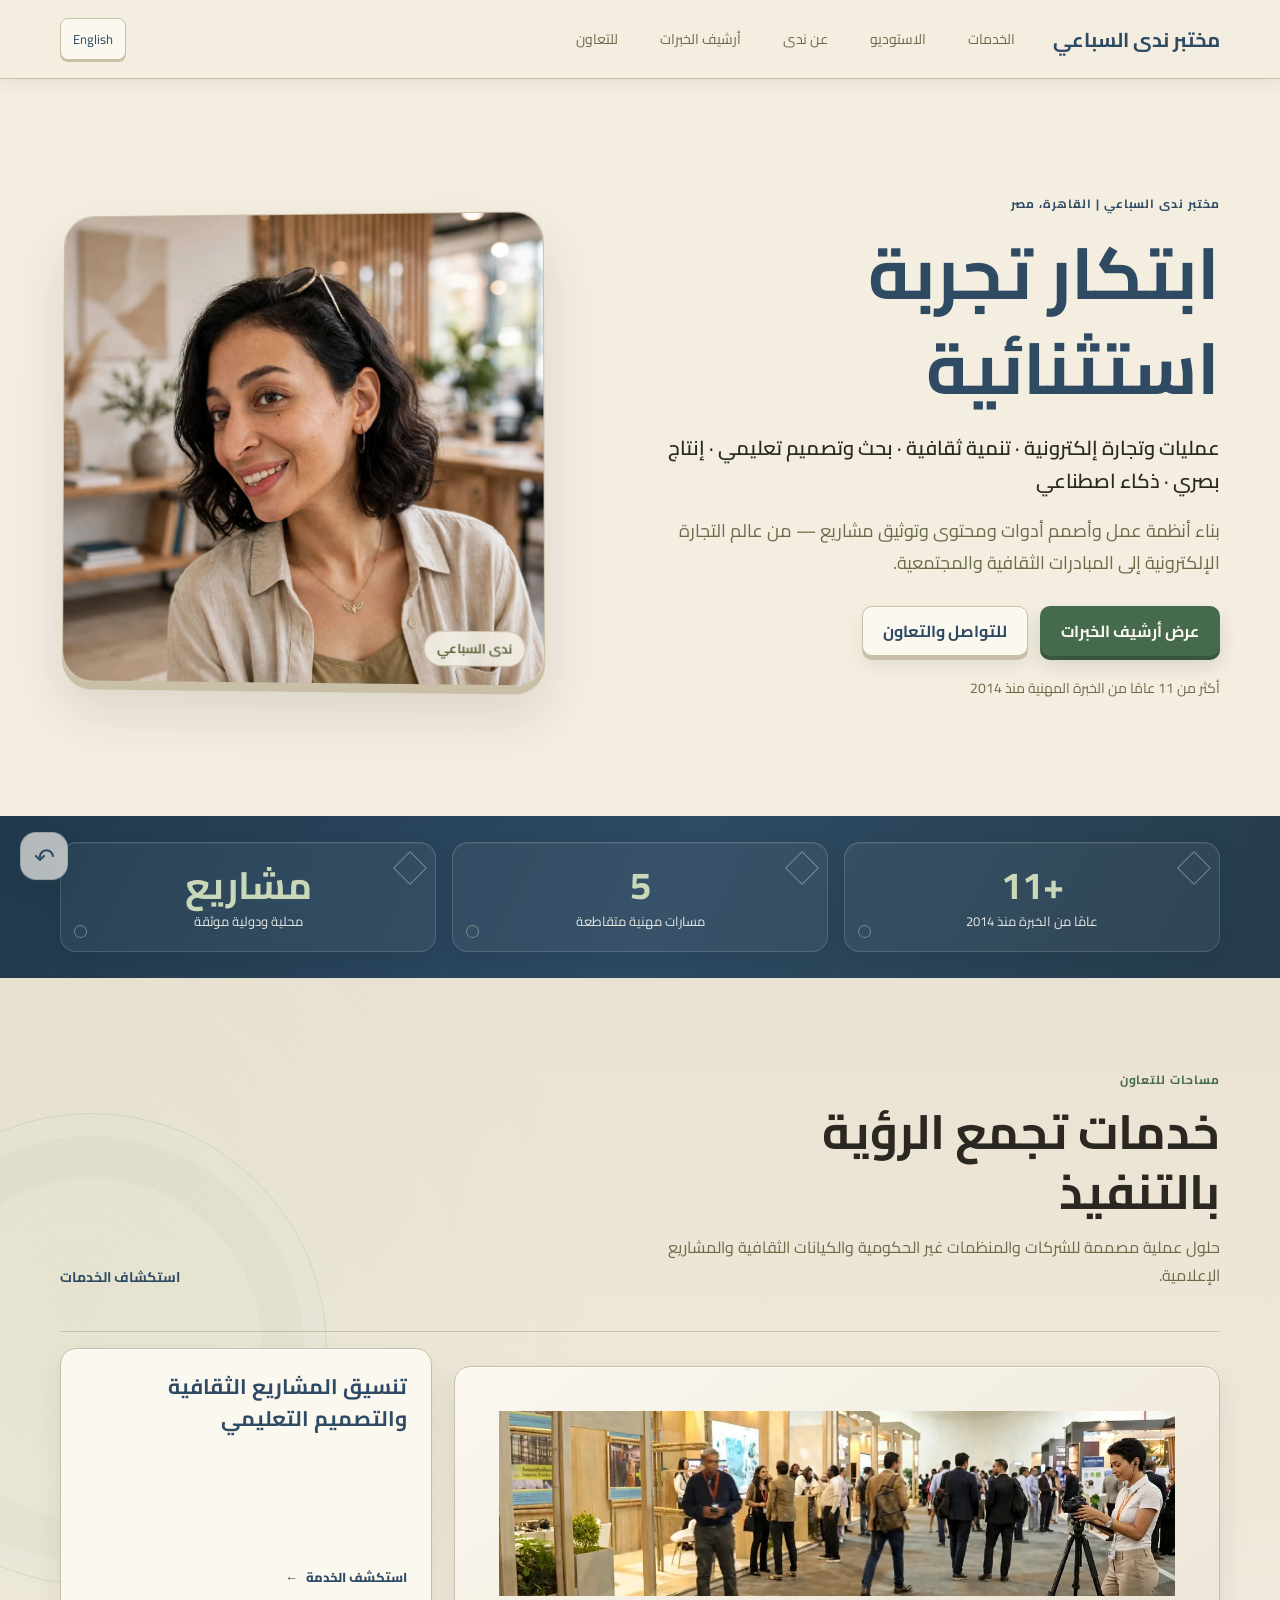
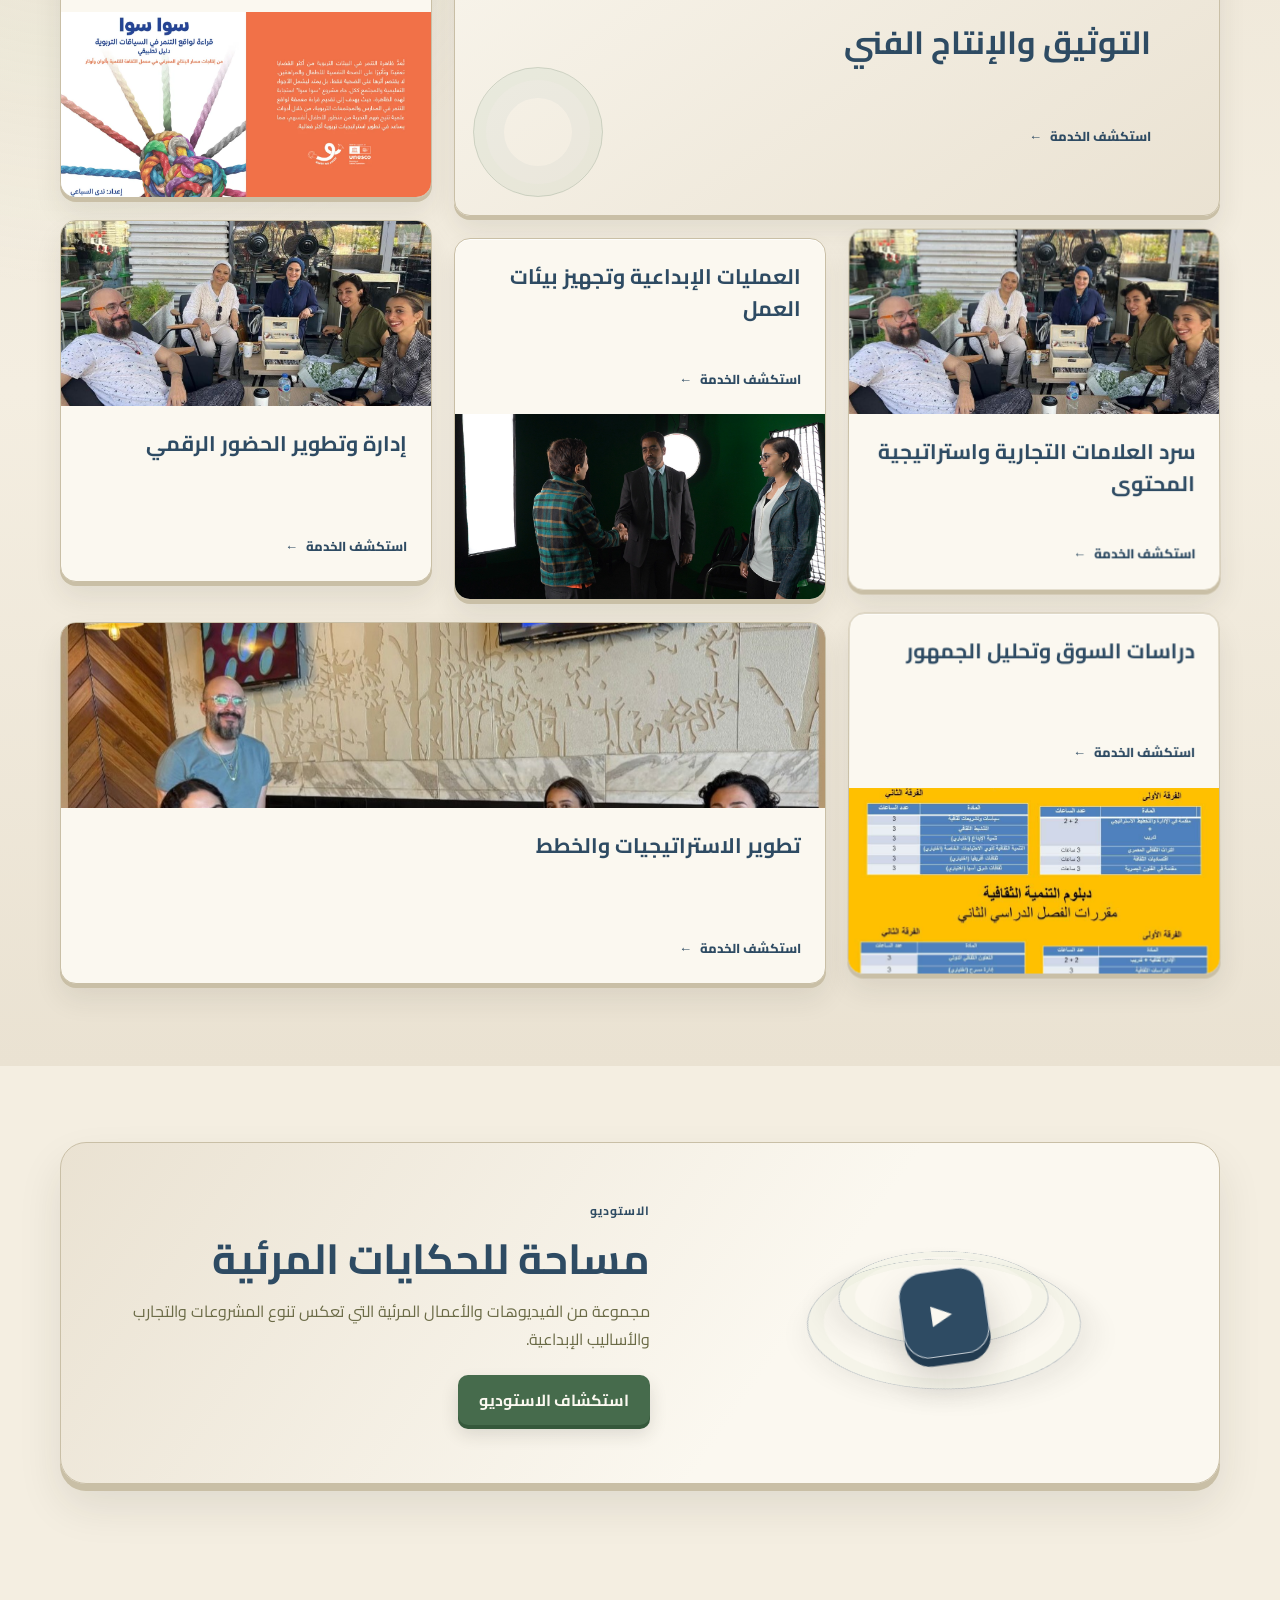
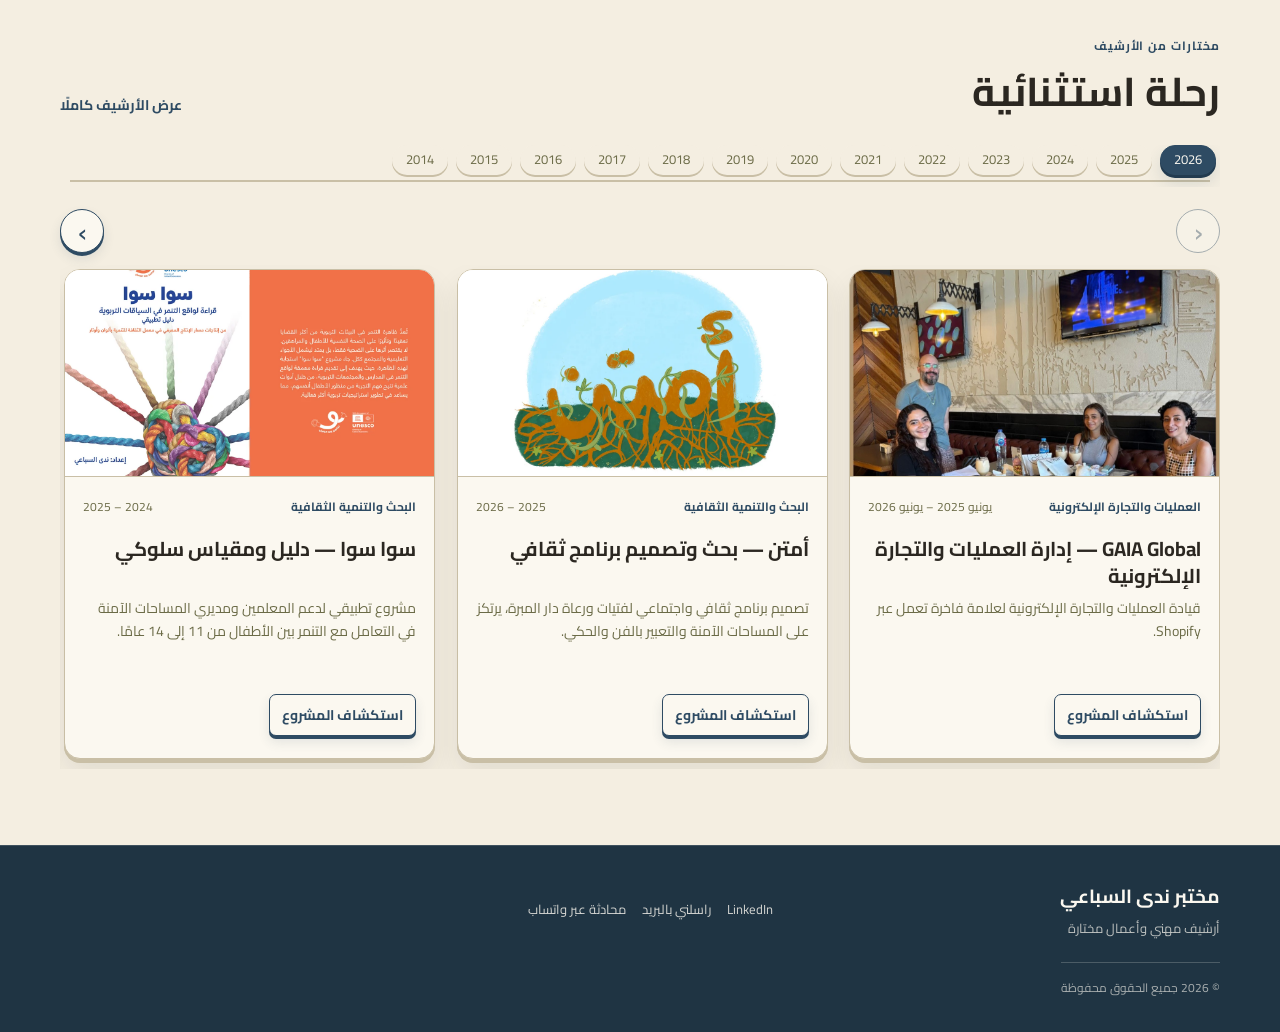
==== commit 4ff73730: "Implement visual content restoration across the existing website.  - Add the homepage portrait and p" ====
--- a/index.html
+++ b/index.html
@@ -27,8 +27,8 @@
         <p class="hero-proof" data-home="proof"></p>
       </div>
       <div class="hero-visual media-placeholder" role="img" data-home-aria="portraitAlt">
-        <span class="placeholder-mark" aria-hidden="true">N</span>
-        <span class="placeholder-caption" data-home="portraitCaption"></span>
+        <img class="hero-photo" src="assets/images/projects/assetsimagesnada-portrait.webp" alt="" fetchpriority="high" decoding="async">
+        <span class="placeholder-caption hero-caption" data-home="portraitCaption"></span>
       </div>
     </section>
 
--- a/style.css
+++ b/style.css
@@ -2040,3 +2040,65 @@
 @media (prefers-reduced-motion: reduce) {
   .service-card, .about-approach-card, .blog-filter { transition: none; }
 }
+
+.hero-visual::before, .hero-visual::after { display: none; content: none; }
+.hero-photo { position: absolute; inset: 0; width: 100%; height: 100%; object-fit: cover; object-position: center 32%; }
+.hero-caption {
+  position: absolute;
+  inset-inline-start: 18px;
+  bottom: 18px;
+  z-index: 1;
+  max-width: calc(100% - 36px);
+  padding: 8px 12px;
+  border: 1px solid rgba(255,255,255,.55);
+  border-radius: 8px;
+  background: rgba(34,59,80,.72);
+  color: var(--white);
+  font-size: 13px;
+  font-weight: 700;
+  text-align: start;
+  backdrop-filter: blur(8px);
+}
+.project-card .card-image,
+.project-card:hover .card-image,
+.project-card:focus-within .card-image {
+  position: relative;
+  display: block;
+  flex: 0 0 auto;
+  height: auto;
+  max-height: none;
+  aspect-ratio: 16 / 9;
+  overflow: hidden;
+  border: 0;
+  border-bottom: 1px solid var(--line);
+  opacity: 1;
+  transform: none;
+  transition: none;
+}
+.card-photo { position: absolute; inset: 0; width: 100%; height: 100%; object-fit: cover; }
+.card-image .placeholder-caption { position: absolute; inset: 0; display: grid; place-items: center; padding: 16px; }
+.project-cover { position: relative; height: clamp(240px, 38vw, 440px); min-height: 0; overflow: hidden; margin: 0; }
+.project-cover-photo { position: absolute; inset: 0; width: 100%; height: 100%; object-fit: contain; }
+.project-cover-caption {
+  position: absolute;
+  inset-inline-start: 18px;
+  bottom: 18px;
+  z-index: 1;
+  max-width: calc(100% - 36px);
+  padding: 8px 12px;
+  border: 1px solid rgba(255,255,255,.55);
+  border-radius: 8px;
+  background: rgba(34,59,80,.72);
+  color: var(--white);
+  font-size: 13px;
+  font-weight: 700;
+  line-height: 1.5;
+  text-align: start;
+  backdrop-filter: blur(8px);
+}
+.project-gallery-item { min-width: 0; overflow: hidden; margin: 0; border: 1px solid var(--line); border-radius: 10px; background: var(--white); box-shadow: 0 3px 0 var(--line); }
+.project-gallery-image { display: block; width: 100%; aspect-ratio: 4 / 3; object-fit: cover; }
+.project-gallery-caption { padding: 10px 12px; color: var(--muted); font-size: 12px; line-height: 1.5; }
+@media (max-width: 720px) {
+  .project-cover { height: clamp(220px, 62vw, 320px); }
+}
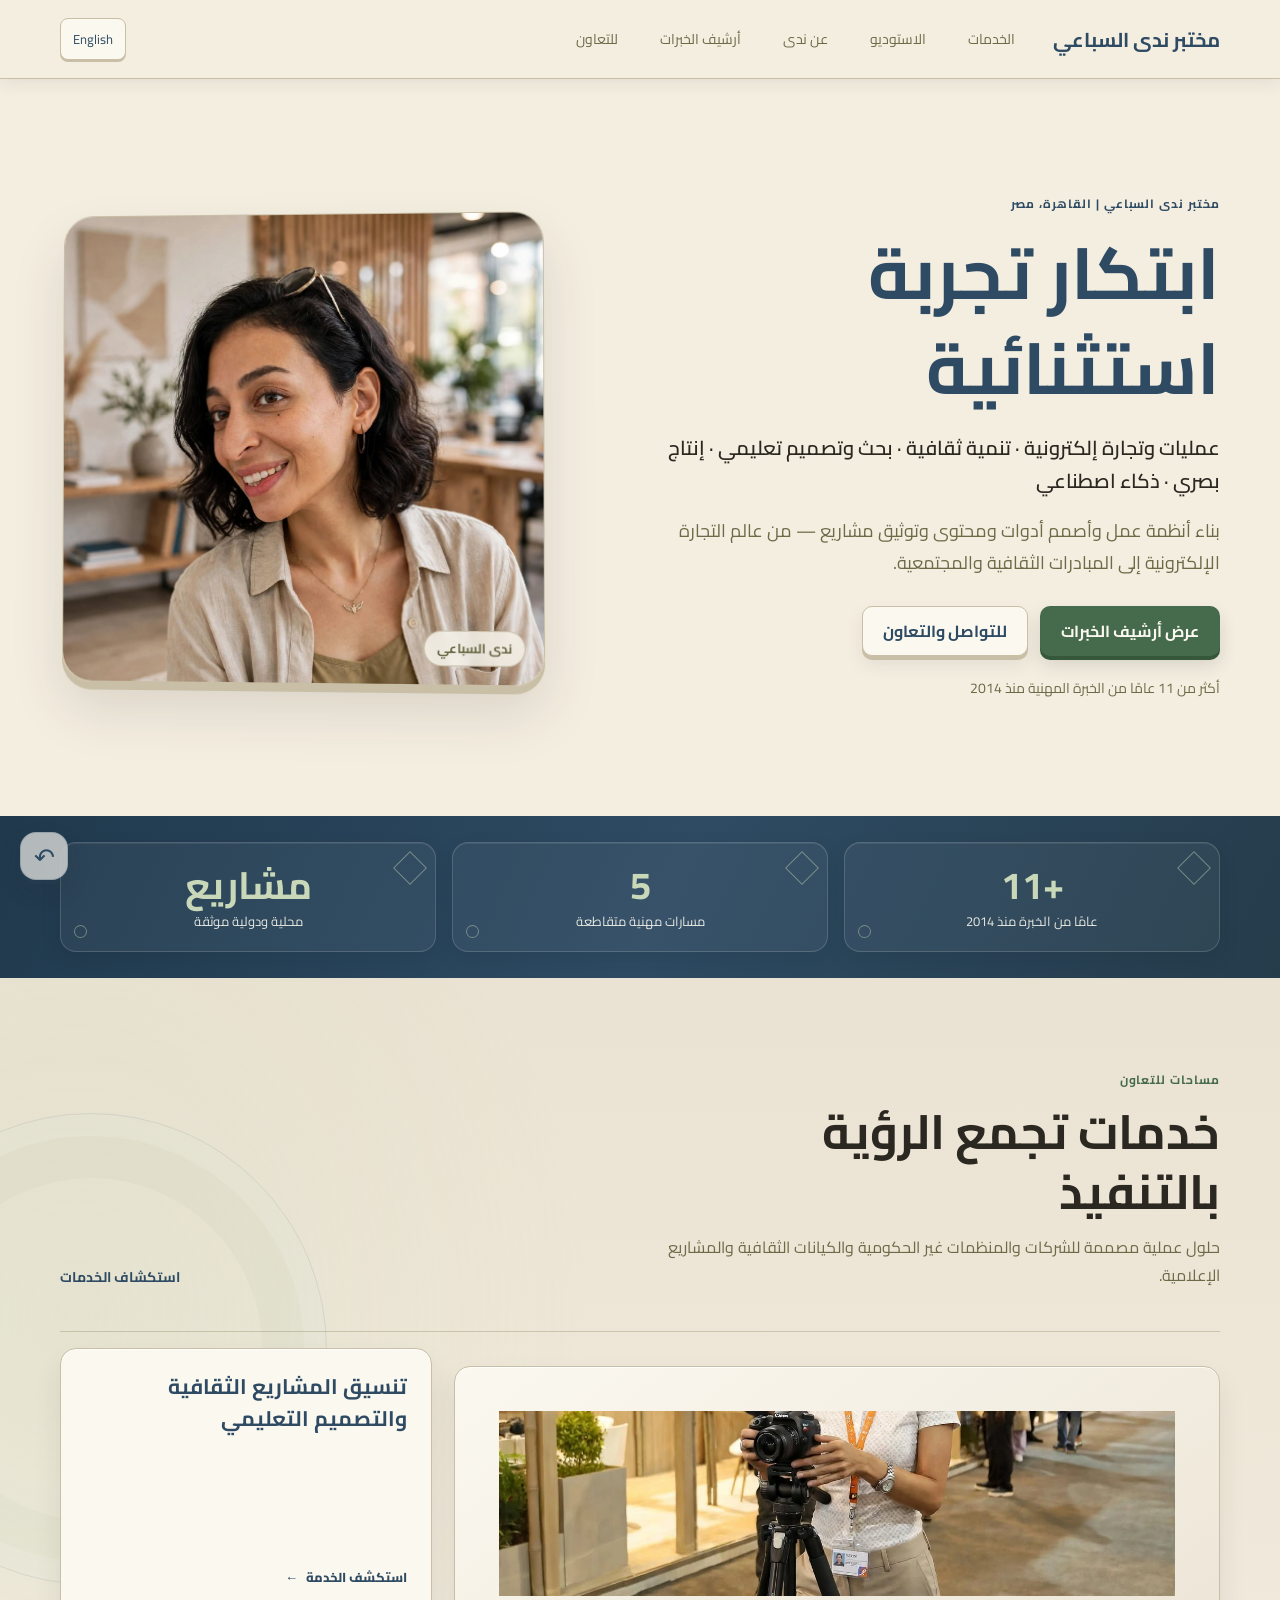
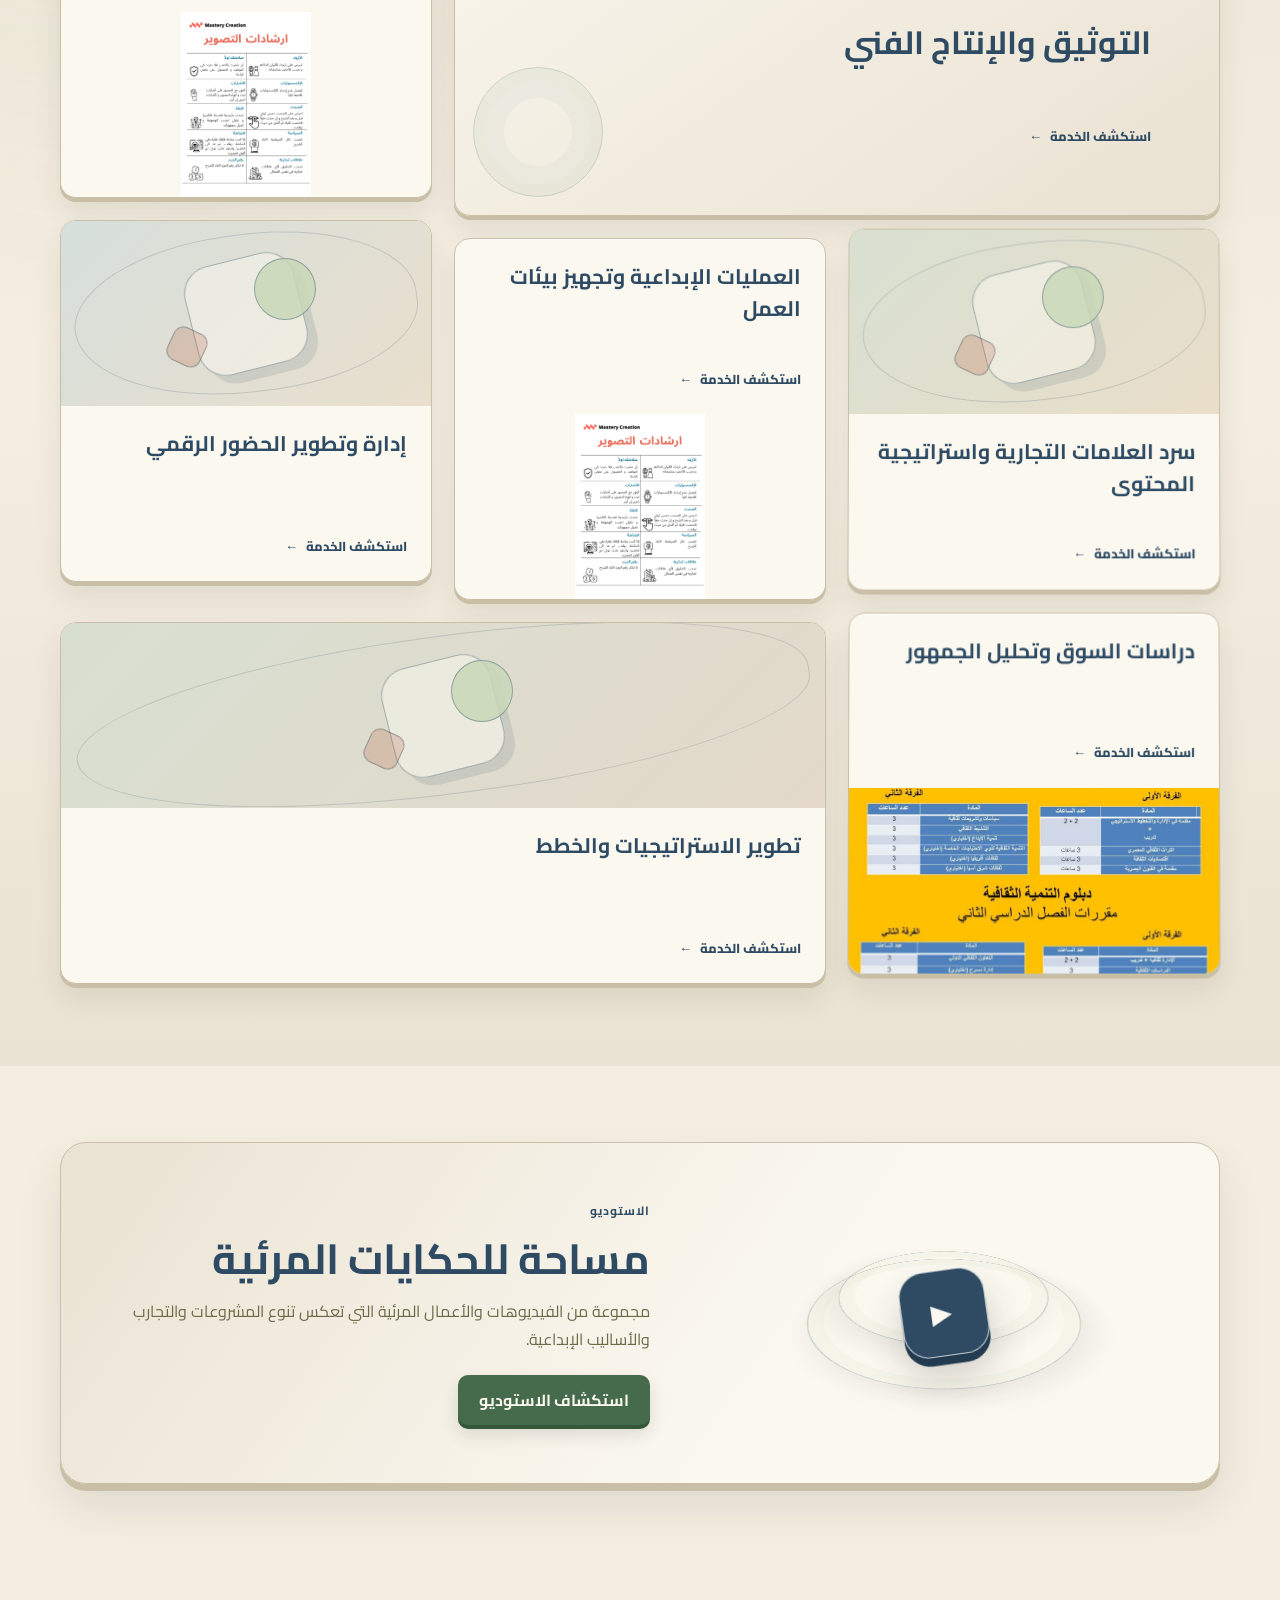
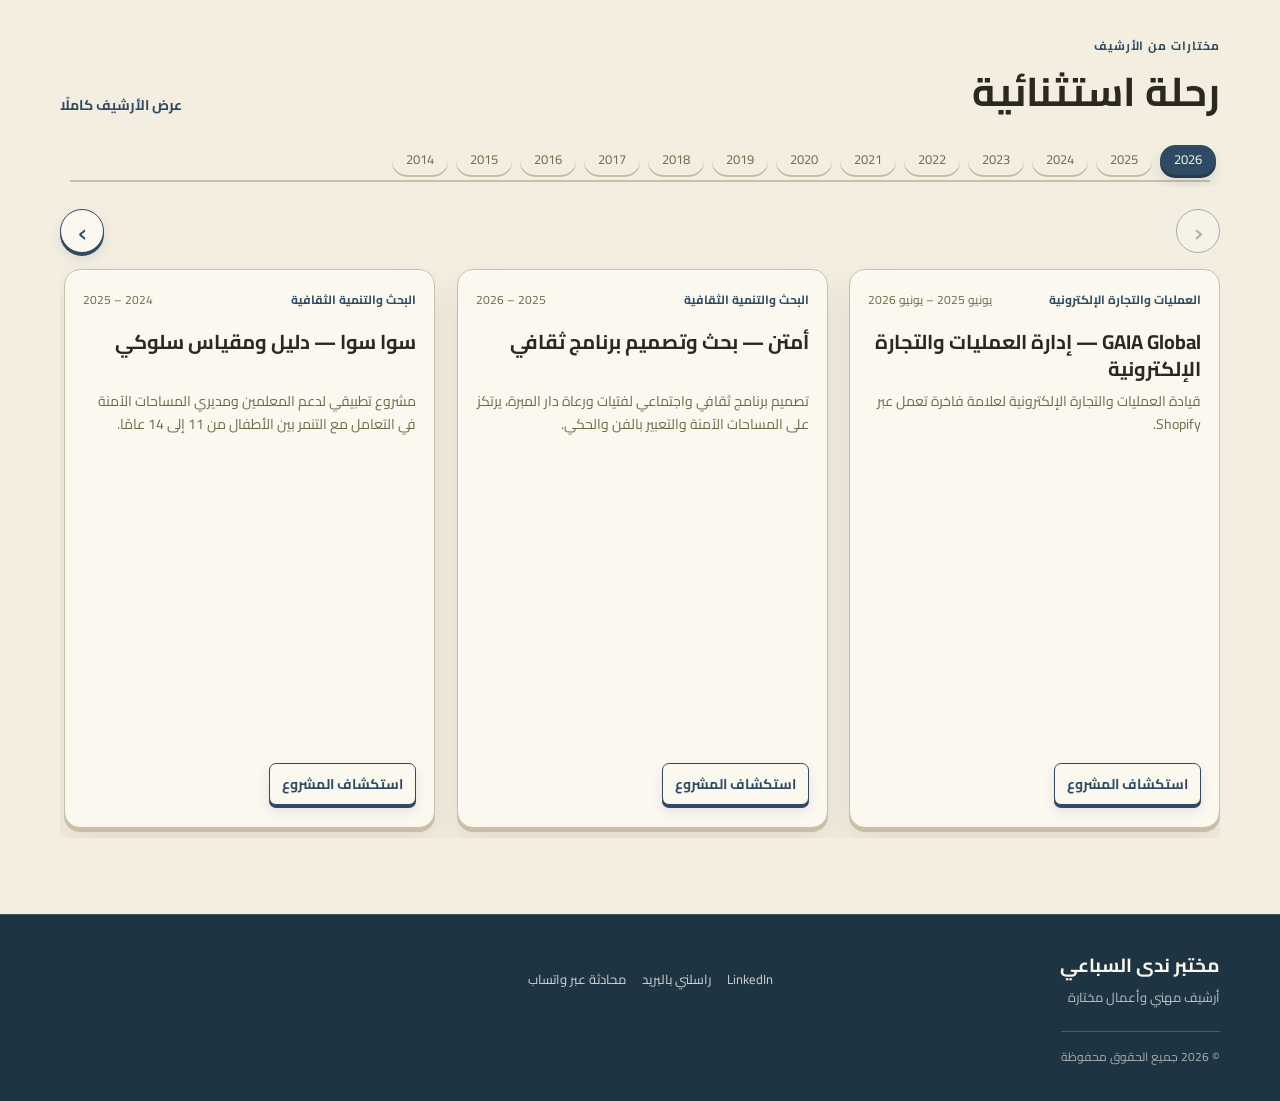
==== commit f0963d51: "Restore approved portfolio visuals and metadata Co-authored-by: Copilot <223556219+Copilot@users.nor" ====
--- a/index.html
+++ b/index.html
@@ -6,6 +6,18 @@
   <meta name="description" content="مختبر ندى السباعي — أرشيف الخبرات والمشاريع في العمليات والتجارة الإلكترونية، التنمية الثقافية، البحث، والإنتاج البصري.">
   <meta name="theme-color" content="#ffffff">
   <title>مختبر ندى السباعي | Nada Elsebaee Lab</title>
+  <link rel="canonical" href="https://nadaelsebaee.com/">
+  <meta property="og:type" content="website">
+  <meta property="og:site_name" content="مختبر ندى السباعي">
+  <meta property="og:title" content="مختبر ندى السباعي | الأعمال والمشاريع">
+  <meta property="og:description" content="بناء أنظمة عمل وأصمم أدوات ومحتوى وتوثيق مشاريع — من عالم التجارة الإلكترونية إلى المبادرات الثقافية والمجتمعية.">
+  <meta property="og:url" content="https://nadaelsebaee.com/">
+  <meta property="og:image" content="https://nadaelsebaee.com/assets/images/projects/assetsimagesnada-portrait.webp">
+  <meta property="og:locale" content="ar_EG">
+  <meta name="twitter:card" content="summary_large_image">
+  <meta name="twitter:title" content="مختبر ندى السباعي | الأعمال والمشاريع">
+  <meta name="twitter:description" content="بناء أنظمة عمل وأصمم أدوات ومحتوى وتوثيق مشاريع — من عالم التجارة الإلكترونية إلى المبادرات الثقافية والمجتمعية.">
+  <meta name="twitter:image" content="https://nadaelsebaee.com/assets/images/projects/assetsimagesnada-portrait.webp">
   <link rel="preconnect" href="https://fonts.googleapis.com">
   <link rel="preconnect" href="https://fonts.gstatic.com" crossorigin>
   <link href="https://fonts.googleapis.com/css2?family=Cairo:wght@400;500;600;700;800&display=swap" rel="stylesheet">
@@ -32,7 +44,7 @@
       </div>
     </section>
 
-    <section class="proof-strip" aria-label="Highlights">
+    <section class="proof-strip" data-copy-aria="homeHighlightsLabel">
       <div class="wrap proof-grid">
         <div><strong data-home="statYears"></strong><span data-home="statYearsLabel"></span></div>
         <div><strong data-home="statFields"></strong><span data-home="statFieldsLabel"></span></div>
@@ -77,10 +89,10 @@
         <div><p class="eyebrow" data-home="featuredEyebrow"></p><h2 data-home="featuredTitle"></h2></div>
         <a class="text-link" href="archive.html" data-home="viewArchive"></a>
       </div>
-      <div class="experience-timeline" id="experience-timeline" aria-label="الخط الزمني للخبرات"></div>
+      <div class="experience-timeline" id="experience-timeline" data-copy-aria="experienceTimelineLabel"></div>
       <div class="experience-carousel-controls">
-        <button class="carousel-arrow carousel-arrow-previous" id="experience-previous" type="button" aria-label="الخبرة الأحدث">‹</button>
-        <button class="carousel-arrow carousel-arrow-next" id="experience-next" type="button" aria-label="الخبرة الأقدم">›</button>
+        <button class="carousel-arrow carousel-arrow-previous" id="experience-previous" type="button" data-copy-aria="experiencePrevious">‹</button>
+        <button class="carousel-arrow carousel-arrow-next" id="experience-next" type="button" data-copy-aria="experienceNext">›</button>
       </div>
       <div class="experience-carousel" id="experience-carousel">
         <div class="project-grid experience-track" id="featured-projects"></div>
--- a/style.css
+++ b/style.css
@@ -847,9 +847,10 @@
 .about-orbit { position: absolute; width: min(82%, 360px); aspect-ratio: 1; border: 1px solid var(--line); border-radius: 50%; transform-style: preserve-3d; }
 .about-orbit-outer { border-style: dashed; animation: about-orbit-turn 42s linear infinite; }
 .about-orbit-inner { width: min(64%, 280px); border-color: var(--olive); opacity: .65; transform: rotateX(68deg) rotateZ(-24deg); }
+.about-hero-photo { position: relative; z-index: 1; display: block; width: min(68%, 330px); height: clamp(240px, 34vw, 380px); border: 1px solid rgba(255,255,255,.7); border-radius: 45% 55% 48% 52% / 38% 42% 58% 62%; background: var(--white); box-shadow: 12px 18px 0 var(--line), 22px 30px 48px rgba(43,39,33,.2); object-fit: cover; object-position: center 24%; transform: perspective(1000px) rotateY(-5deg) rotateZ(-2deg); }
 .about-visual-disc { display: grid; width: clamp(150px, 19vw, 230px); aspect-ratio: 1; place-items: center; border: 1px solid rgba(255,255,255,.6); border-radius: 38% 62% 54% 46% / 46% 42% 58% 54%; background: linear-gradient(145deg, var(--blue), var(--blue-dark)); box-shadow: 12px 18px 0 var(--line), 22px 30px 48px rgba(43,39,33,.2), inset 5px 5px 18px rgba(255,255,255,.17), inset -10px -14px 26px rgba(0,0,0,.18); color: var(--paper); transform: rotate(-8deg) rotateY(-12deg); animation: about-disc-float 7s ease-in-out infinite; }
 .about-visual-disc span { font-size: clamp(70px, 10vw, 112px); font-weight: 800; line-height: 1; text-shadow: 0 5px 0 rgba(0,0,0,.13); transform: translateZ(28px); }
-.about-float-card { position: absolute; display: flex; align-items: center; gap: 12px; max-width: 240px; padding: 13px 16px; border: 1px solid rgba(255,255,255,.8); border-radius: 12px; background: var(--white); box-shadow: 0 12px 24px rgba(43,39,33,.14), 0 4px 0 var(--line); transform: perspective(700px) rotateY(-9deg) rotateX(4deg); }
+.about-float-card { position: absolute; z-index: 2; display: flex; align-items: center; gap: 12px; max-width: 240px; padding: 13px 16px; border: 1px solid rgba(255,255,255,.8); border-radius: 12px; background: var(--white); box-shadow: 0 12px 24px rgba(43,39,33,.14), 0 4px 0 var(--line); transform: perspective(700px) rotateY(-9deg) rotateX(4deg); }
 .about-float-card b { font-size: 14px; }
 .about-float-card-top { top: 15%; inset-inline-start: 0; }
 .about-float-card-top > span { color: var(--rust); font-size: 22px; font-weight: 800; }
@@ -1931,6 +1932,7 @@
 .service-card-art-6 { background: linear-gradient(135deg, #e8dfd2, #d0ddcf); }
 .service-card-art-7 { background: linear-gradient(135deg, #d7dfd1, #e4d9ca); }
 .service-card-image { position: absolute; inset: 0; width: 100%; height: 100%; object-fit: cover; }
+.service-card-image.is-contained { object-fit: contain; background: var(--white); }
 .service-card-art-shape { position: absolute; display: block; border: 1px solid rgba(46,75,99,.4); }
 .service-card-art-shape-one { width: 112px; height: 112px; border-radius: 28px; background: rgba(251,248,240,.48); box-shadow: 8px 10px 0 rgba(46,75,99,.12); transform: rotate(-14deg) translateZ(18px); }
 .service-card-art-shape-two { width: 62px; height: 62px; border-radius: 50%; background: rgba(201,216,184,.86); transform: translate(39px, -25px); }
@@ -2075,7 +2077,10 @@
   transform: none;
   transition: none;
 }
+.project-card .card-image-document { aspect-ratio: 4 / 3; background: var(--white); }
 .card-photo { position: absolute; inset: 0; width: 100%; height: 100%; object-fit: cover; }
+.card-photo-contain { object-fit: contain; background: var(--white); }
+.card-image-document { aspect-ratio: 4 / 3; background: var(--white); }
 .card-image .placeholder-caption { position: absolute; inset: 0; display: grid; place-items: center; padding: 16px; }
 .project-cover { position: relative; height: clamp(240px, 38vw, 440px); min-height: 0; overflow: hidden; margin: 0; }
 .project-cover-photo { position: absolute; inset: 0; width: 100%; height: 100%; object-fit: contain; }
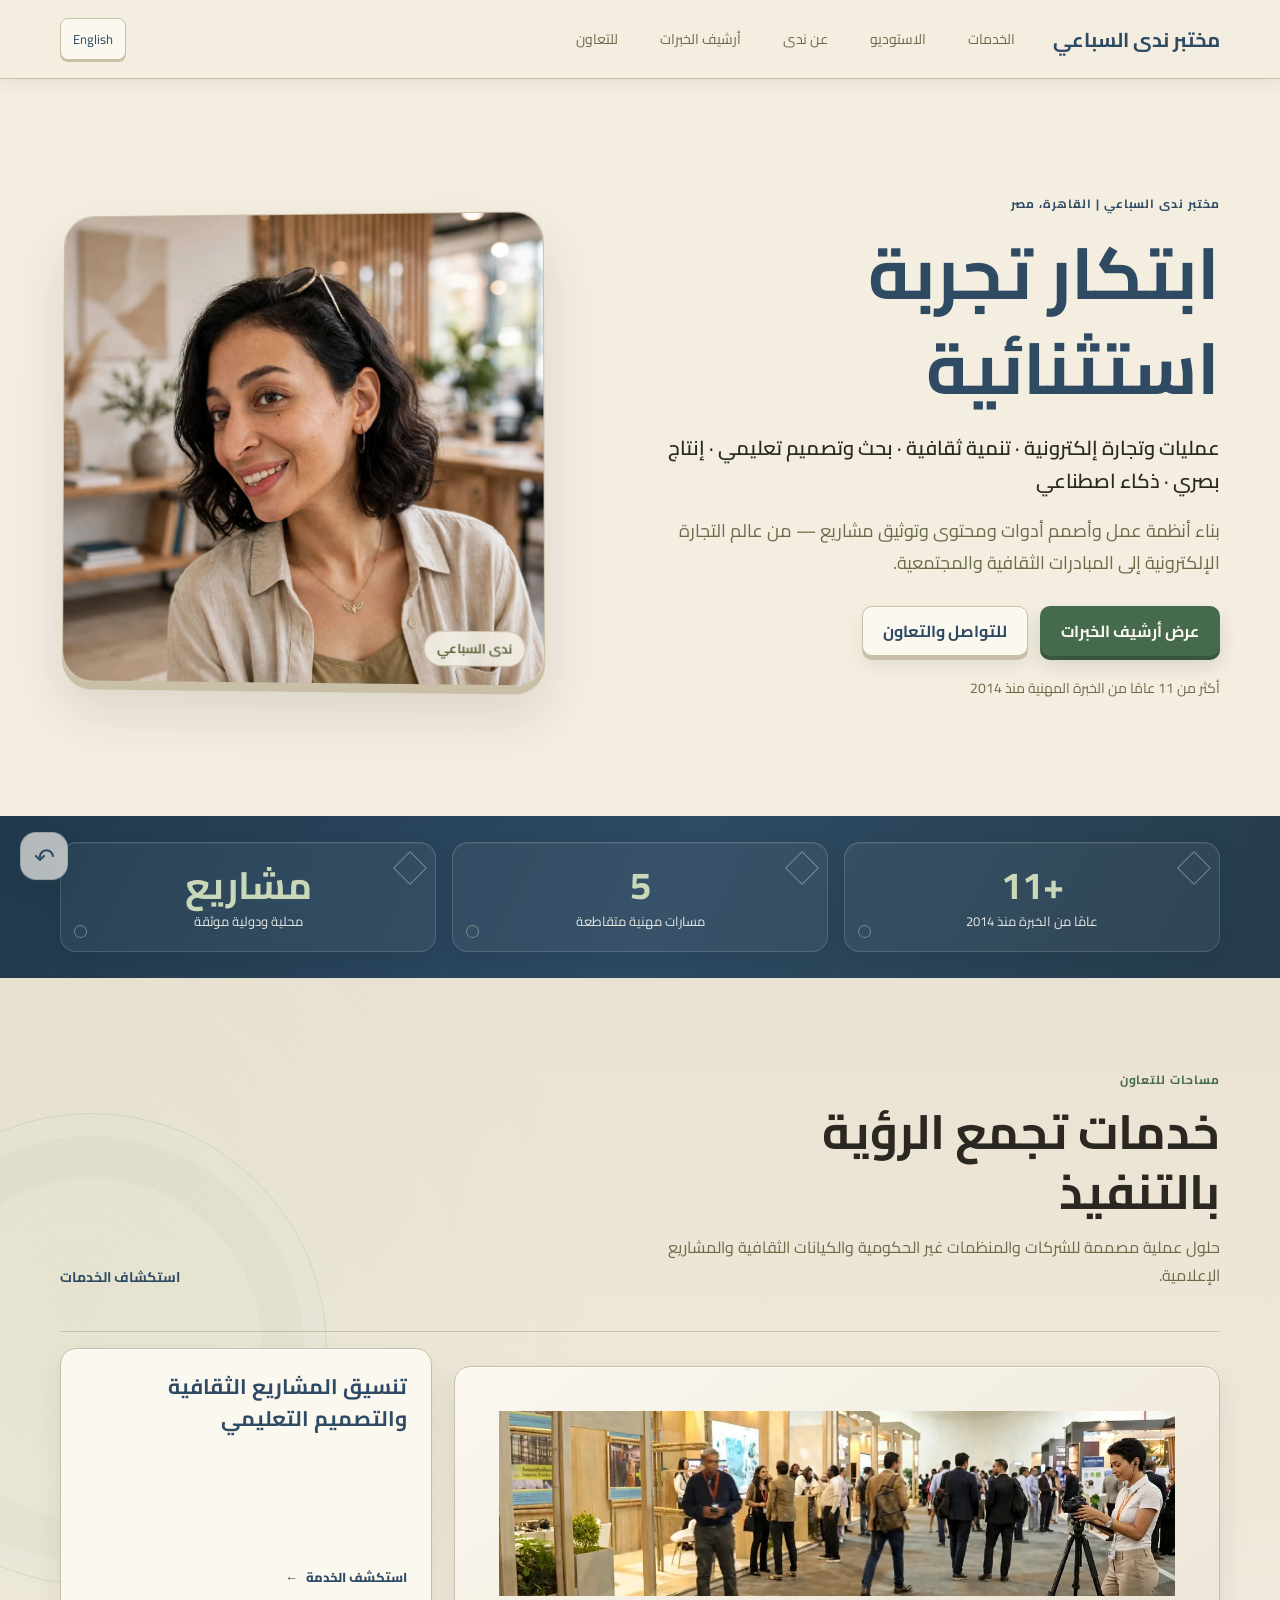
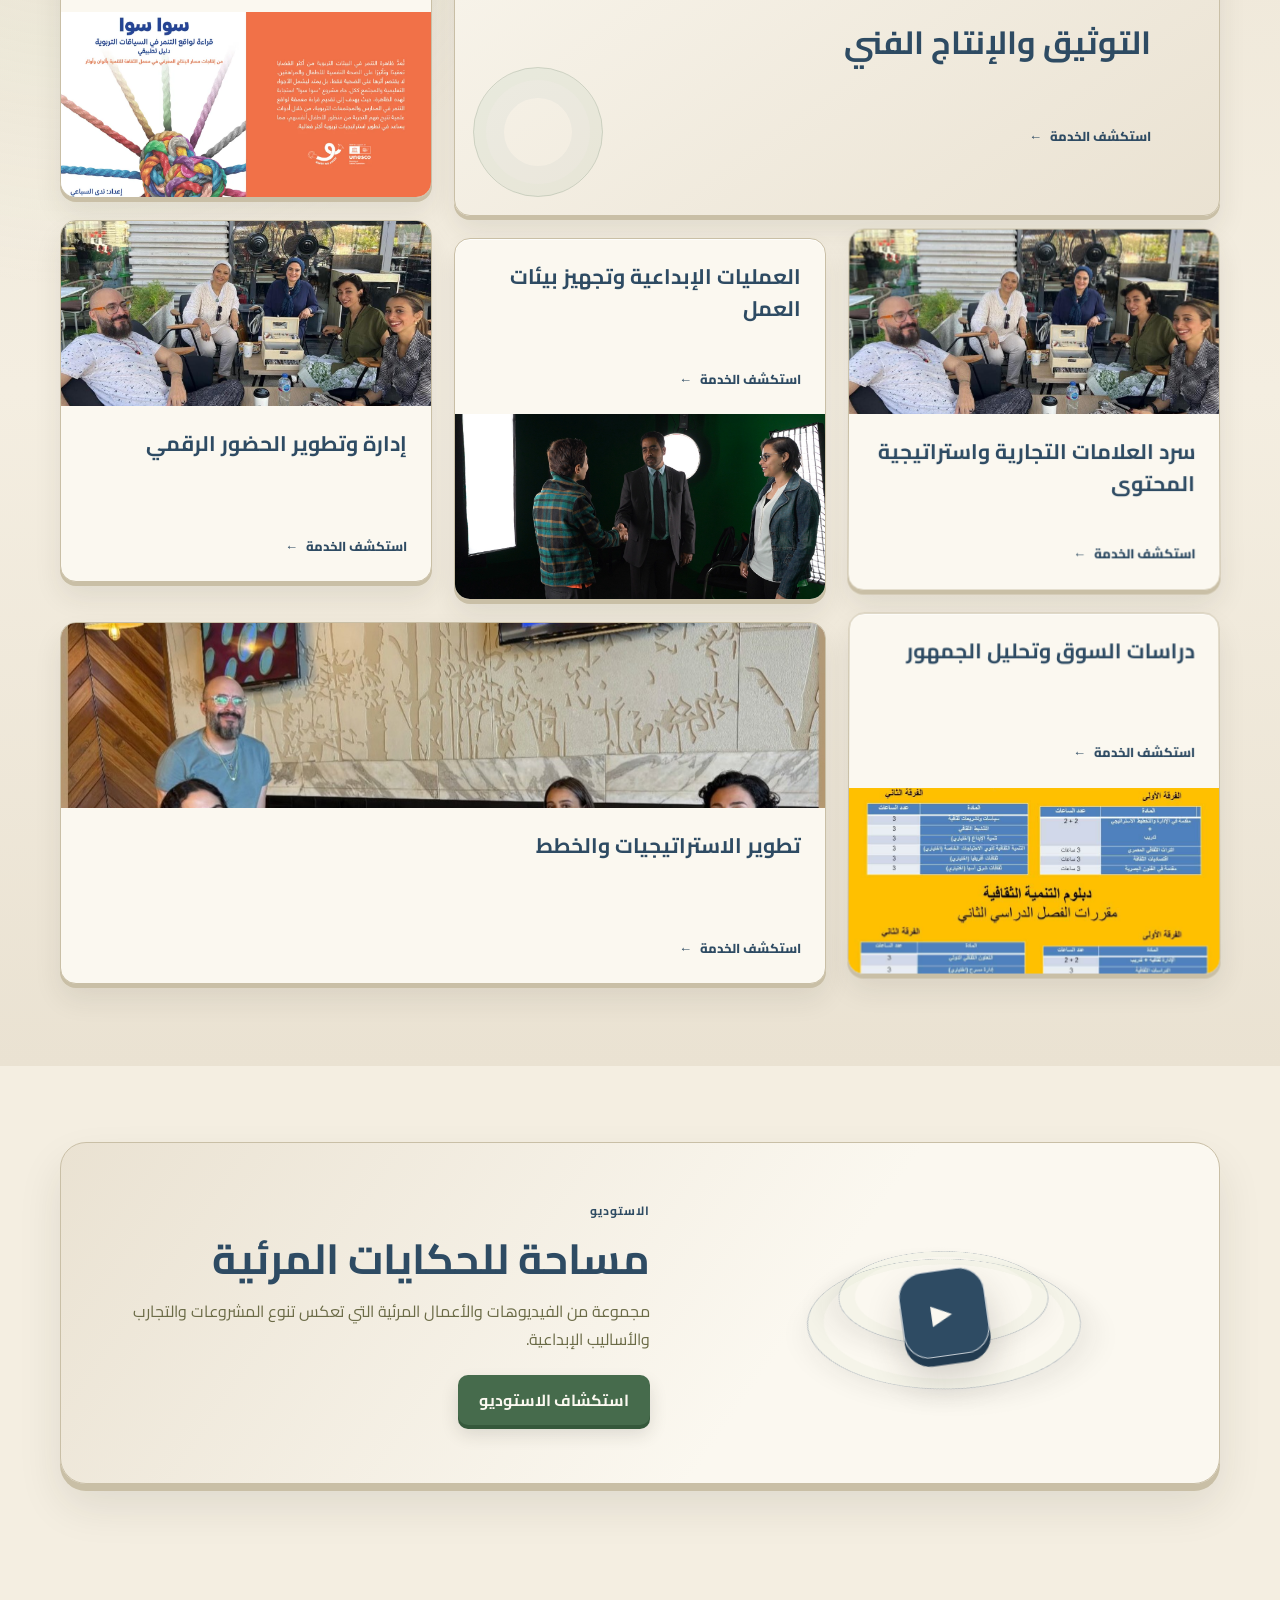
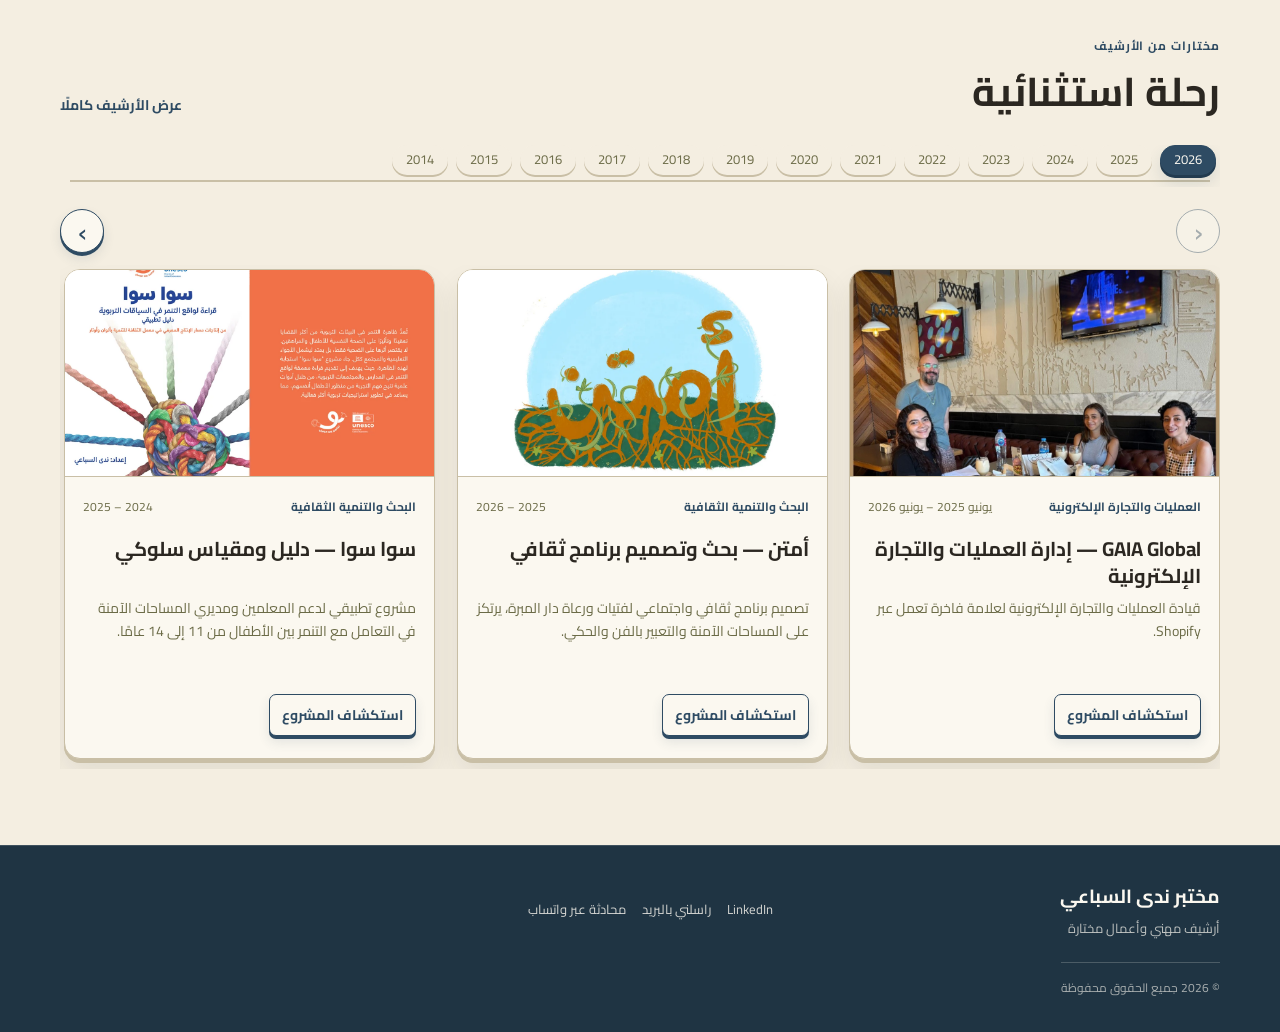
==== commit 112bfbfc: "Revert "Restore approved portfolio visuals and metadata" This reverts commit f0963d51c950359a135ed15" ====
--- a/index.html
+++ b/index.html
@@ -6,18 +6,6 @@
   <meta name="description" content="مختبر ندى السباعي — أرشيف الخبرات والمشاريع في العمليات والتجارة الإلكترونية، التنمية الثقافية، البحث، والإنتاج البصري.">
   <meta name="theme-color" content="#ffffff">
   <title>مختبر ندى السباعي | Nada Elsebaee Lab</title>
-  <link rel="canonical" href="https://nadaelsebaee.com/">
-  <meta property="og:type" content="website">
-  <meta property="og:site_name" content="مختبر ندى السباعي">
-  <meta property="og:title" content="مختبر ندى السباعي | الأعمال والمشاريع">
-  <meta property="og:description" content="بناء أنظمة عمل وأصمم أدوات ومحتوى وتوثيق مشاريع — من عالم التجارة الإلكترونية إلى المبادرات الثقافية والمجتمعية.">
-  <meta property="og:url" content="https://nadaelsebaee.com/">
-  <meta property="og:image" content="https://nadaelsebaee.com/assets/images/projects/assetsimagesnada-portrait.webp">
-  <meta property="og:locale" content="ar_EG">
-  <meta name="twitter:card" content="summary_large_image">
-  <meta name="twitter:title" content="مختبر ندى السباعي | الأعمال والمشاريع">
-  <meta name="twitter:description" content="بناء أنظمة عمل وأصمم أدوات ومحتوى وتوثيق مشاريع — من عالم التجارة الإلكترونية إلى المبادرات الثقافية والمجتمعية.">
-  <meta name="twitter:image" content="https://nadaelsebaee.com/assets/images/projects/assetsimagesnada-portrait.webp">
   <link rel="preconnect" href="https://fonts.googleapis.com">
   <link rel="preconnect" href="https://fonts.gstatic.com" crossorigin>
   <link href="https://fonts.googleapis.com/css2?family=Cairo:wght@400;500;600;700;800&display=swap" rel="stylesheet">
@@ -44,7 +32,7 @@
       </div>
     </section>
 
-    <section class="proof-strip" data-copy-aria="homeHighlightsLabel">
+    <section class="proof-strip" aria-label="Highlights">
       <div class="wrap proof-grid">
         <div><strong data-home="statYears"></strong><span data-home="statYearsLabel"></span></div>
         <div><strong data-home="statFields"></strong><span data-home="statFieldsLabel"></span></div>
@@ -89,10 +77,10 @@
         <div><p class="eyebrow" data-home="featuredEyebrow"></p><h2 data-home="featuredTitle"></h2></div>
         <a class="text-link" href="archive.html" data-home="viewArchive"></a>
       </div>
-      <div class="experience-timeline" id="experience-timeline" data-copy-aria="experienceTimelineLabel"></div>
+      <div class="experience-timeline" id="experience-timeline" aria-label="الخط الزمني للخبرات"></div>
       <div class="experience-carousel-controls">
-        <button class="carousel-arrow carousel-arrow-previous" id="experience-previous" type="button" data-copy-aria="experiencePrevious">‹</button>
-        <button class="carousel-arrow carousel-arrow-next" id="experience-next" type="button" data-copy-aria="experienceNext">›</button>
+        <button class="carousel-arrow carousel-arrow-previous" id="experience-previous" type="button" aria-label="الخبرة الأحدث">‹</button>
+        <button class="carousel-arrow carousel-arrow-next" id="experience-next" type="button" aria-label="الخبرة الأقدم">›</button>
       </div>
       <div class="experience-carousel" id="experience-carousel">
         <div class="project-grid experience-track" id="featured-projects"></div>
--- a/style.css
+++ b/style.css
@@ -847,10 +847,9 @@
 .about-orbit { position: absolute; width: min(82%, 360px); aspect-ratio: 1; border: 1px solid var(--line); border-radius: 50%; transform-style: preserve-3d; }
 .about-orbit-outer { border-style: dashed; animation: about-orbit-turn 42s linear infinite; }
 .about-orbit-inner { width: min(64%, 280px); border-color: var(--olive); opacity: .65; transform: rotateX(68deg) rotateZ(-24deg); }
-.about-hero-photo { position: relative; z-index: 1; display: block; width: min(68%, 330px); height: clamp(240px, 34vw, 380px); border: 1px solid rgba(255,255,255,.7); border-radius: 45% 55% 48% 52% / 38% 42% 58% 62%; background: var(--white); box-shadow: 12px 18px 0 var(--line), 22px 30px 48px rgba(43,39,33,.2); object-fit: cover; object-position: center 24%; transform: perspective(1000px) rotateY(-5deg) rotateZ(-2deg); }
 .about-visual-disc { display: grid; width: clamp(150px, 19vw, 230px); aspect-ratio: 1; place-items: center; border: 1px solid rgba(255,255,255,.6); border-radius: 38% 62% 54% 46% / 46% 42% 58% 54%; background: linear-gradient(145deg, var(--blue), var(--blue-dark)); box-shadow: 12px 18px 0 var(--line), 22px 30px 48px rgba(43,39,33,.2), inset 5px 5px 18px rgba(255,255,255,.17), inset -10px -14px 26px rgba(0,0,0,.18); color: var(--paper); transform: rotate(-8deg) rotateY(-12deg); animation: about-disc-float 7s ease-in-out infinite; }
 .about-visual-disc span { font-size: clamp(70px, 10vw, 112px); font-weight: 800; line-height: 1; text-shadow: 0 5px 0 rgba(0,0,0,.13); transform: translateZ(28px); }
-.about-float-card { position: absolute; z-index: 2; display: flex; align-items: center; gap: 12px; max-width: 240px; padding: 13px 16px; border: 1px solid rgba(255,255,255,.8); border-radius: 12px; background: var(--white); box-shadow: 0 12px 24px rgba(43,39,33,.14), 0 4px 0 var(--line); transform: perspective(700px) rotateY(-9deg) rotateX(4deg); }
+.about-float-card { position: absolute; display: flex; align-items: center; gap: 12px; max-width: 240px; padding: 13px 16px; border: 1px solid rgba(255,255,255,.8); border-radius: 12px; background: var(--white); box-shadow: 0 12px 24px rgba(43,39,33,.14), 0 4px 0 var(--line); transform: perspective(700px) rotateY(-9deg) rotateX(4deg); }
 .about-float-card b { font-size: 14px; }
 .about-float-card-top { top: 15%; inset-inline-start: 0; }
 .about-float-card-top > span { color: var(--rust); font-size: 22px; font-weight: 800; }
@@ -1932,7 +1931,6 @@
 .service-card-art-6 { background: linear-gradient(135deg, #e8dfd2, #d0ddcf); }
 .service-card-art-7 { background: linear-gradient(135deg, #d7dfd1, #e4d9ca); }
 .service-card-image { position: absolute; inset: 0; width: 100%; height: 100%; object-fit: cover; }
-.service-card-image.is-contained { object-fit: contain; background: var(--white); }
 .service-card-art-shape { position: absolute; display: block; border: 1px solid rgba(46,75,99,.4); }
 .service-card-art-shape-one { width: 112px; height: 112px; border-radius: 28px; background: rgba(251,248,240,.48); box-shadow: 8px 10px 0 rgba(46,75,99,.12); transform: rotate(-14deg) translateZ(18px); }
 .service-card-art-shape-two { width: 62px; height: 62px; border-radius: 50%; background: rgba(201,216,184,.86); transform: translate(39px, -25px); }
@@ -2077,10 +2075,7 @@
   transform: none;
   transition: none;
 }
-.project-card .card-image-document { aspect-ratio: 4 / 3; background: var(--white); }
 .card-photo { position: absolute; inset: 0; width: 100%; height: 100%; object-fit: cover; }
-.card-photo-contain { object-fit: contain; background: var(--white); }
-.card-image-document { aspect-ratio: 4 / 3; background: var(--white); }
 .card-image .placeholder-caption { position: absolute; inset: 0; display: grid; place-items: center; padding: 16px; }
 .project-cover { position: relative; height: clamp(240px, 38vw, 440px); min-height: 0; overflow: hidden; margin: 0; }
 .project-cover-photo { position: absolute; inset: 0; width: 100%; height: 100%; object-fit: contain; }
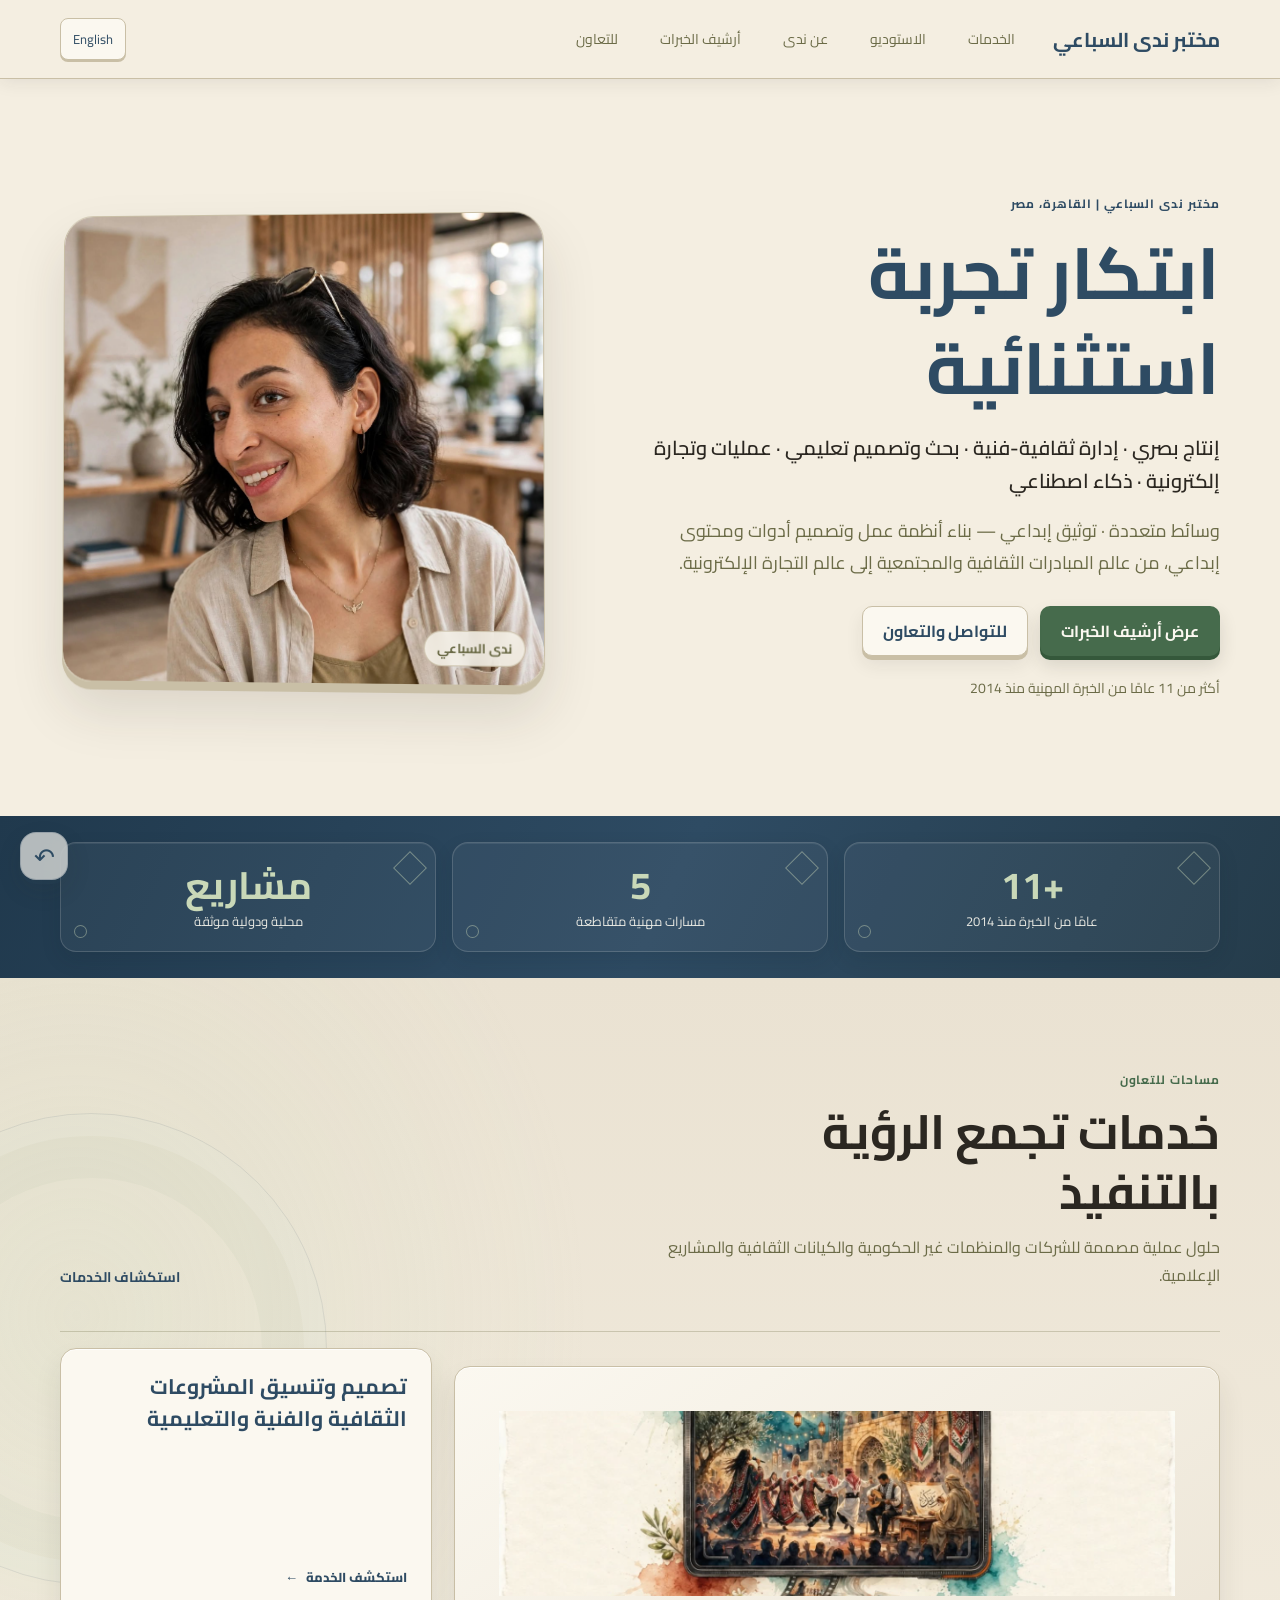
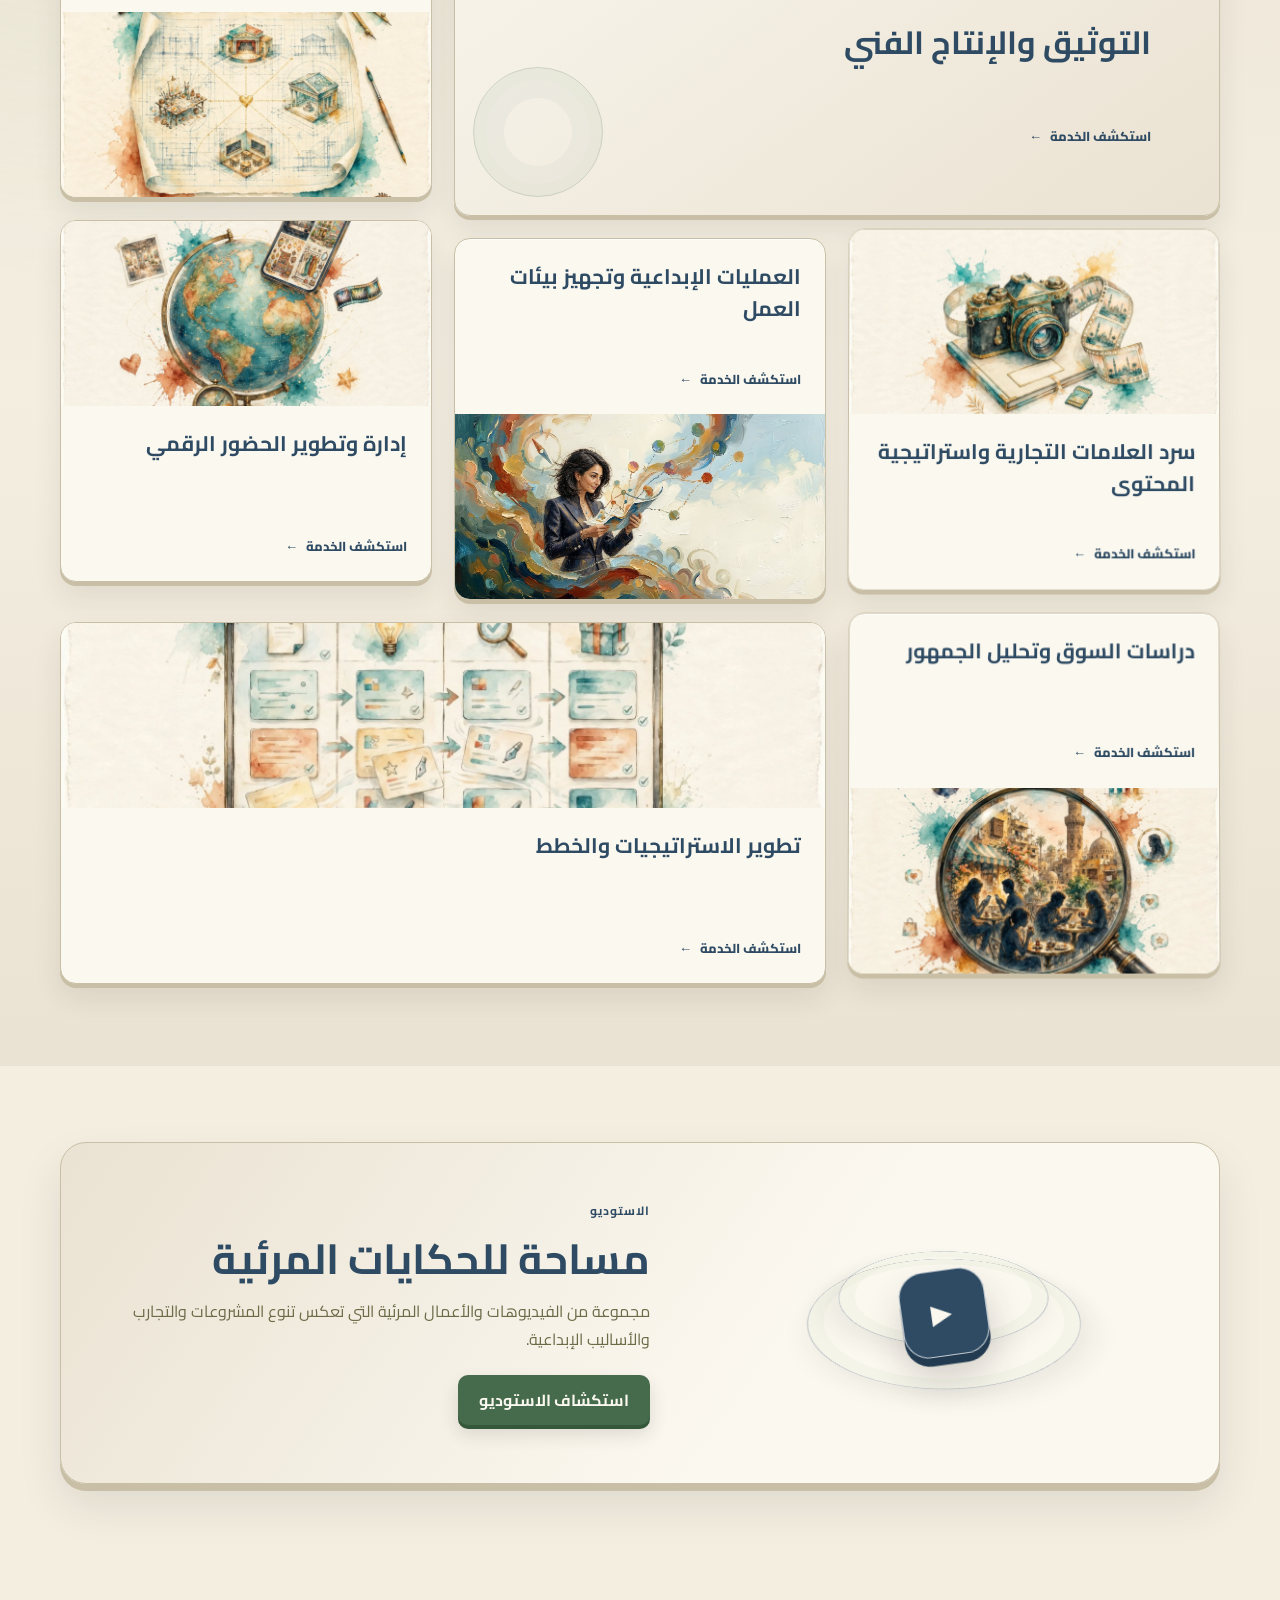
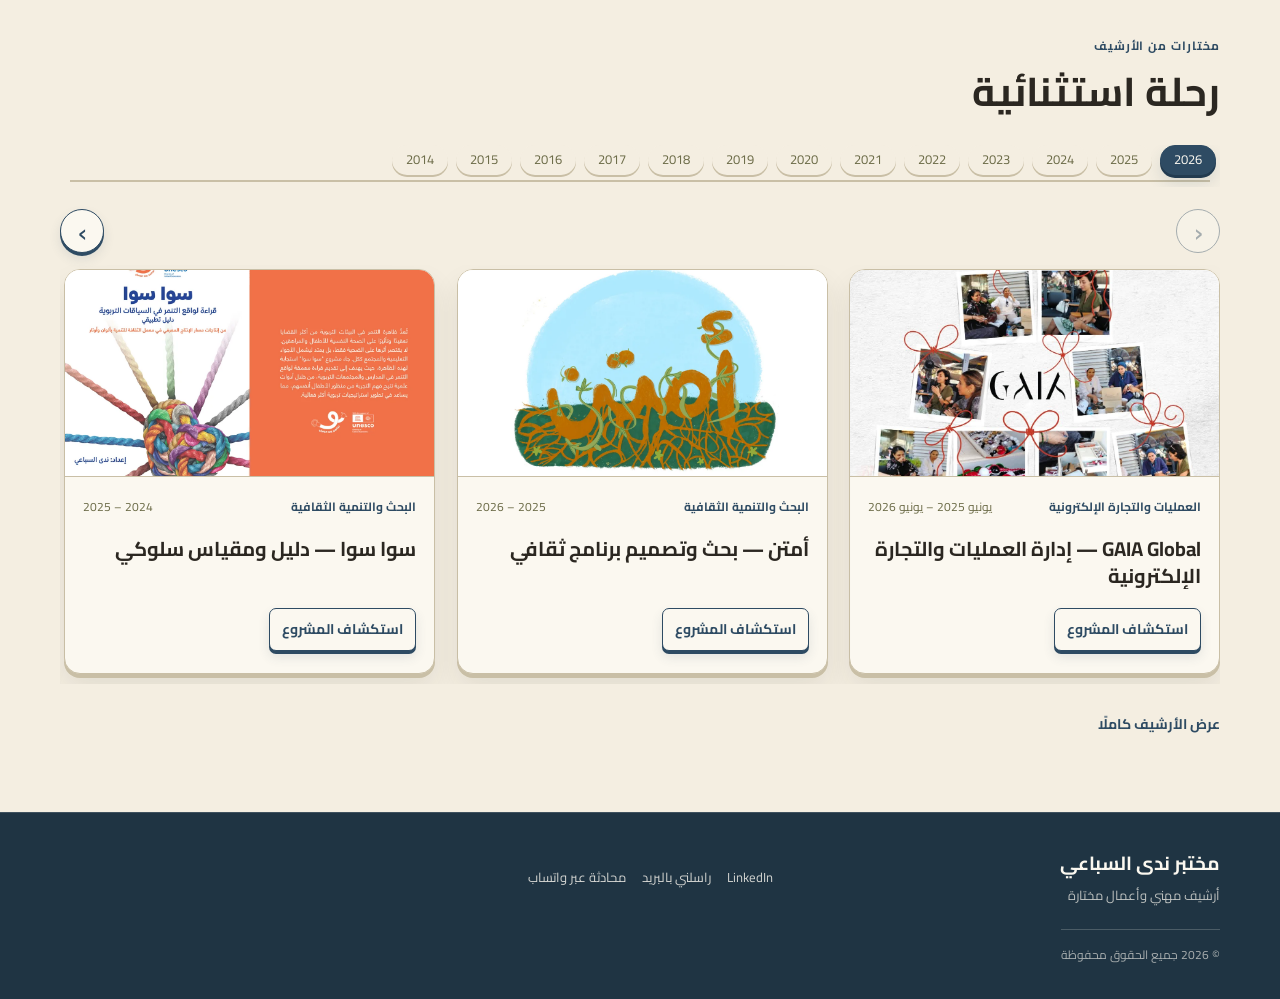
==== commit d31cc376: "Update website content, media, and project galleries Updated website content across multiple pages. " ====
--- a/index.html
+++ b/index.html
@@ -75,7 +75,6 @@
     <section class="section wrap">
       <div class="section-heading">
         <div><p class="eyebrow" data-home="featuredEyebrow"></p><h2 data-home="featuredTitle"></h2></div>
-        <a class="text-link" href="archive.html" data-home="viewArchive"></a>
       </div>
       <div class="experience-timeline" id="experience-timeline" aria-label="الخط الزمني للخبرات"></div>
       <div class="experience-carousel-controls">
@@ -85,6 +84,9 @@
       <div class="experience-carousel" id="experience-carousel">
         <div class="project-grid experience-track" id="featured-projects"></div>
       </div>
+      <div class="home-archive-link">
+        <a class="text-link" href="archive.html" data-home="viewArchive"></a>
+      </div>
     </section>
   </main>
   <div id="site-footer"></div>
--- a/style.css
+++ b/style.css
@@ -547,6 +547,53 @@
   color: var(--white);
   box-shadow: 0 1px 0 var(--blue), 0 3px 8px rgba(46,75,99,.16);
   transform: translateY(2px);
+}
+
+.archive-priority-section .project-grid { grid-template-columns: minmax(0, 1fr); }
+.archive-priority-section .project-card-writing-feature { min-height: 290px; }
+.archive-priority-section .project-card-writing-feature .project-card-link {
+  display: grid;
+  grid-template-columns: minmax(220px, .8fr) minmax(0, 1.2fr);
+  grid-template-rows: auto auto 1fr;
+  padding-bottom: 0;
+}
+.archive-priority-section .project-card-writing-feature .card-image {
+  grid-column: 1;
+  grid-row: 1 / 4;
+  display: flex;
+  height: auto;
+  min-height: 290px;
+  max-height: none;
+  border-inline-end: 1px solid var(--line);
+  opacity: 1;
+  transform: none;
+}
+.archive-priority-section .project-card-writing-feature .card-photo {
+  background: var(--surface);
+  object-fit: contain;
+}
+.archive-priority-section .project-card-writing-feature:hover .card-image,
+.archive-priority-section .project-card-writing-feature:focus-within .card-image {
+  height: auto;
+  max-height: none;
+  border-bottom: 0;
+  opacity: 1;
+  transform: none;
+}
+.archive-priority-section .project-card-writing-feature .card-meta { grid-column: 2; grid-row: 1; }
+.archive-priority-section .project-card-writing-feature .card-title {
+  grid-column: 2;
+  grid-row: 2;
+  display: block;
+  min-height: 0;
+  overflow: visible;
+  -webkit-line-clamp: unset;
+}
+.archive-priority-section .project-card-writing-feature .card-cta {
+  grid-column: 2;
+  grid-row: 3;
+  align-self: end;
+  margin: 0 18px 22px;
 }
 
 .capability-grid { display: grid; grid-template-columns: repeat(4, minmax(0, 1fr)); gap: 18px; }
@@ -1027,6 +1074,21 @@
   .section-heading { align-items: start; flex-direction: column; gap: 12px; }
   .page-main { padding-block: 52px 70px; }
   .project-grid { gap: 14px; }
+  .archive-priority-section .project-card-writing-feature { min-height: 0; }
+  .archive-priority-section .project-card-writing-feature .project-card-link {
+    grid-template-columns: minmax(0, 1fr);
+    grid-template-rows: 220px auto auto 1fr;
+  }
+  .archive-priority-section .project-card-writing-feature .card-image {
+    grid-column: 1;
+    grid-row: 1;
+    min-height: 220px;
+    border-inline-end: 0;
+    border-bottom: 1px solid var(--line);
+  }
+  .archive-priority-section .project-card-writing-feature .card-meta { grid-column: 1; grid-row: 2; }
+  .archive-priority-section .project-card-writing-feature .card-title { grid-column: 1; grid-row: 3; }
+  .archive-priority-section .project-card-writing-feature .card-cta { grid-column: 1; grid-row: 4; }
   .experience-track { gap: 14px; }
   .experience-track .project-card { flex-basis: min(84%, 360px); }
   .card-image { height: 0; }
@@ -2076,6 +2138,7 @@
   transition: none;
 }
 .card-photo { position: absolute; inset: 0; width: 100%; height: 100%; object-fit: cover; }
+.project-card-styling-work .card-photo { object-fit: contain; background: var(--surface); }
 .card-image .placeholder-caption { position: absolute; inset: 0; display: grid; place-items: center; padding: 16px; }
 .project-cover { position: relative; height: clamp(240px, 38vw, 440px); min-height: 0; overflow: hidden; margin: 0; }
 .project-cover-photo { position: absolute; inset: 0; width: 100%; height: 100%; object-fit: contain; }
@@ -2102,3 +2165,36 @@
 @media (max-width: 720px) {
   .project-cover { height: clamp(220px, 62vw, 320px); }
 }
+
+.home-archive-link { display: flex; justify-content: flex-start; margin-top: 28px; }
+.about-gallery-intro { max-width: 65ch; margin: 12px auto 0; color: var(--muted); }
+.about-gallery-grid { align-items: start; }
+.about-gallery-item { height: 100%; }
+.about-gallery-link { display: block; }
+.studio-video-source { display: inline-block; margin-top: 8px; color: var(--blue); font-size: 13px; font-weight: 700; text-decoration: none; }
+.studio-video-source:hover, .studio-video-source:focus-visible { text-decoration: underline; }
+.studio-film-gallery { margin-top: 64px; padding-top: 38px; border-top: 1px solid var(--line); }
+.studio-film-gallery-heading { margin-bottom: 26px; }
+.studio-film-gallery-heading p { max-width: 60ch; margin: 10px 0 0; color: var(--muted); }
+.studio-film-group + .studio-film-group { margin-top: 38px; }
+.studio-film-heading { display: flex; flex-wrap: wrap; align-items: baseline; justify-content: space-between; gap: 8px 18px; margin-bottom: 14px; }
+.studio-film-heading h3 { margin: 0; color: var(--blue); font-size: 22px; }
+.project-videos { padding-top: 48px; }
+.project-video-grid { margin-top: 16px; }
+.selected-work-grid { display: grid; grid-template-columns: repeat(3, minmax(0, 1fr)); gap: 16px; margin-top: 16px; }
+.selected-work-card { min-width: 0; min-height: 170px; padding: 18px; border: 1px solid var(--line); border-radius: 12px; background: var(--white); box-shadow: 0 3px 0 var(--line); }
+.selected-work-visual { display: grid; height: clamp(180px, 26vw, 300px); place-items: center; overflow: hidden; margin: -18px -18px 16px; border-radius: 12px 12px 0 0; background: var(--surface); }
+.selected-work-image { display: block; max-width: 100%; max-height: 100%; object-fit: contain; }
+.selected-work-card h3 { margin: 0 0 8px; font-size: 18px; }
+.selected-work-role, .selected-work-years { margin: 0; color: var(--muted); font-size: 13px; }
+.selected-work-years { margin-top: 4px; }
+.project-gallery-image { display: block; width: 100%; height: auto; aspect-ratio: auto; object-fit: contain; background: var(--surface); }
+
+@media (max-width: 760px) {
+  .selected-work-grid { grid-template-columns: repeat(2, minmax(0, 1fr)); }
+}
+@media (max-width: 520px) {
+  .selected-work-grid { grid-template-columns: minmax(0, 1fr); }
+  .studio-film-gallery { margin-top: 46px; }
+  .studio-film-heading { align-items: flex-start; flex-direction: column; }
+}
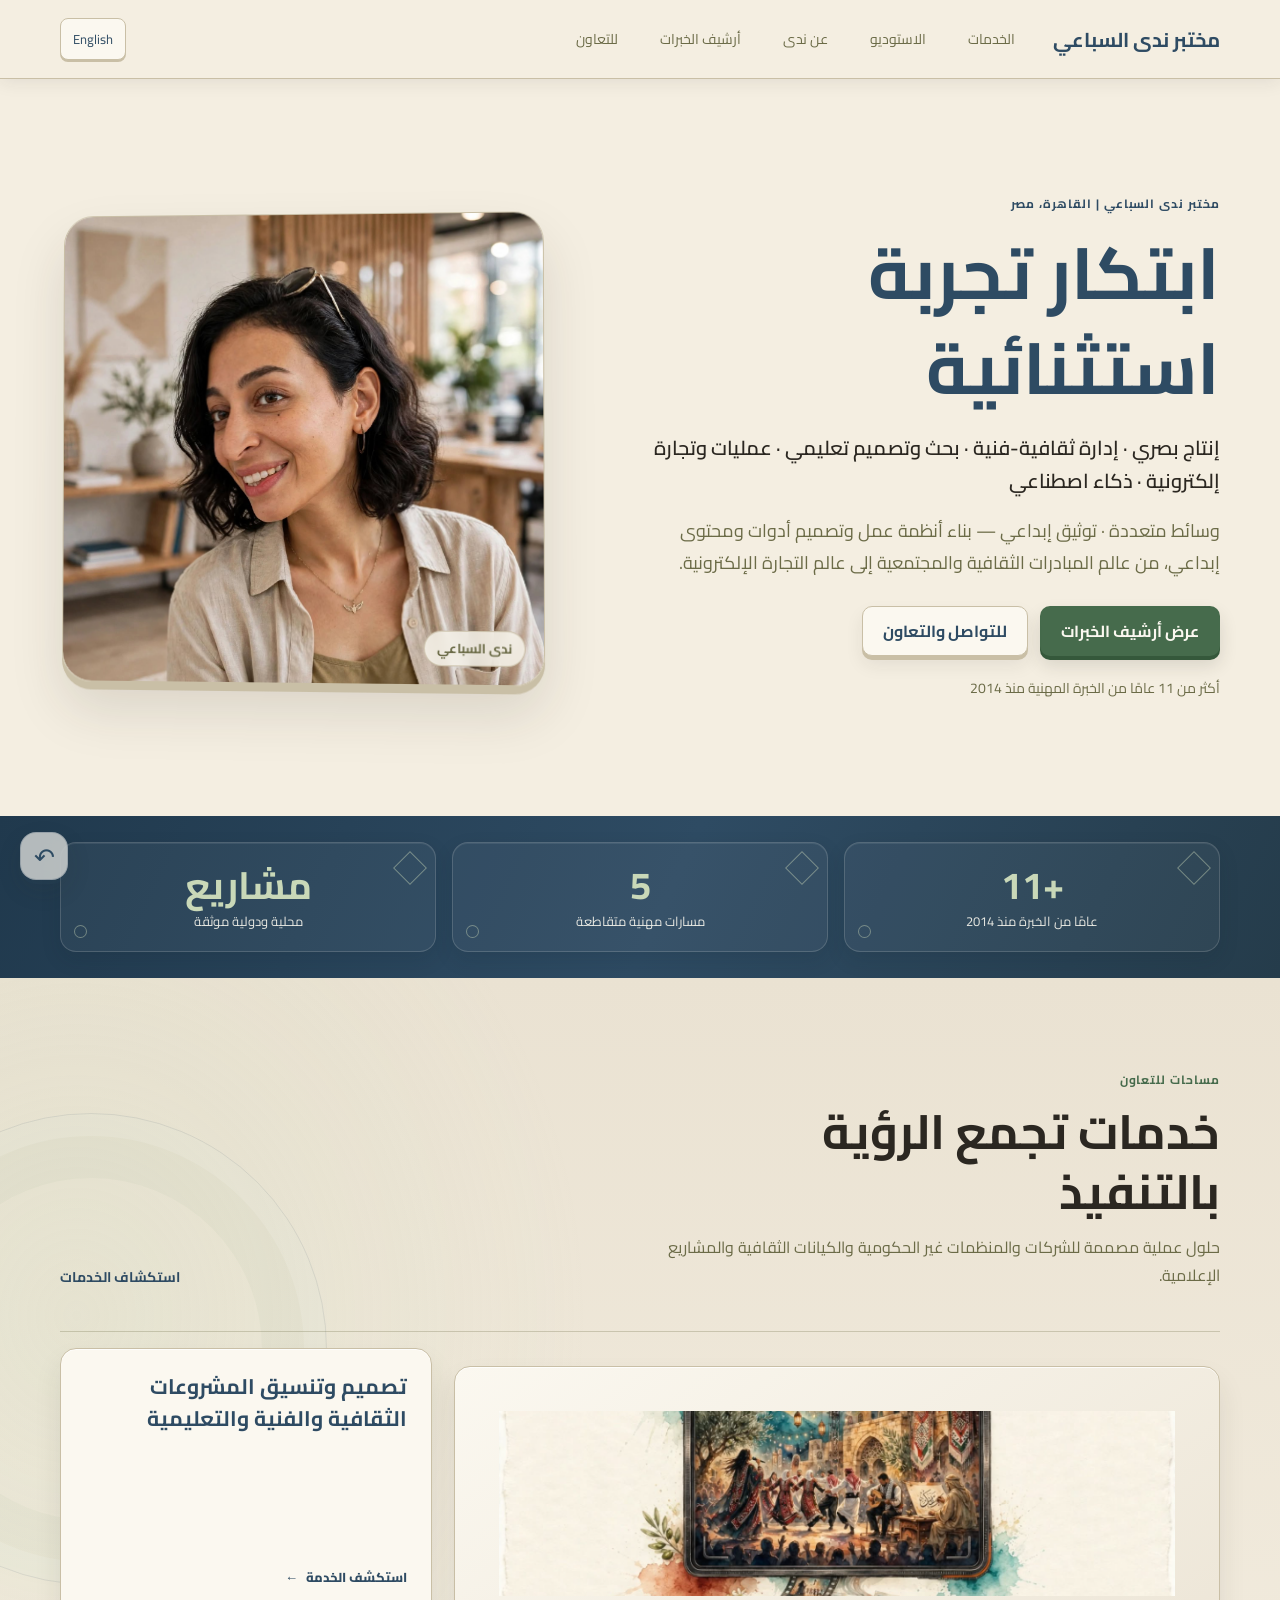
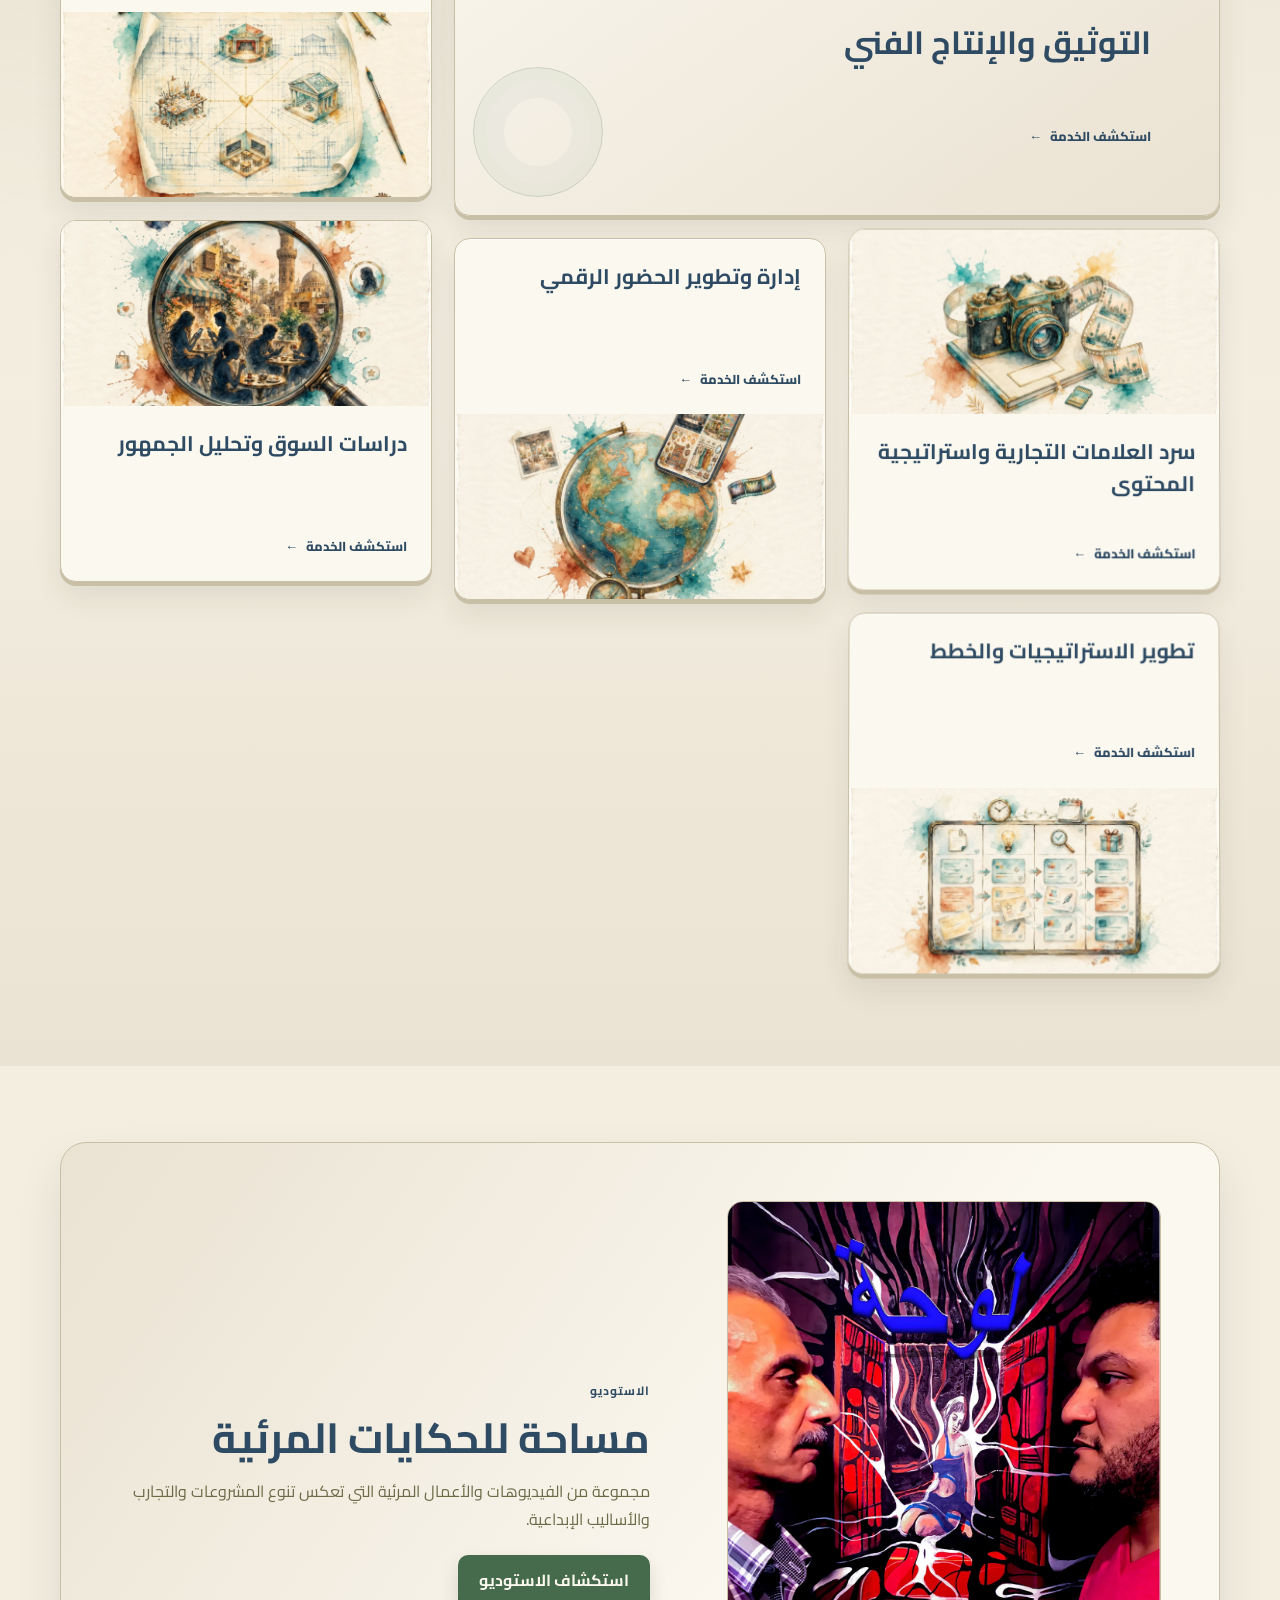
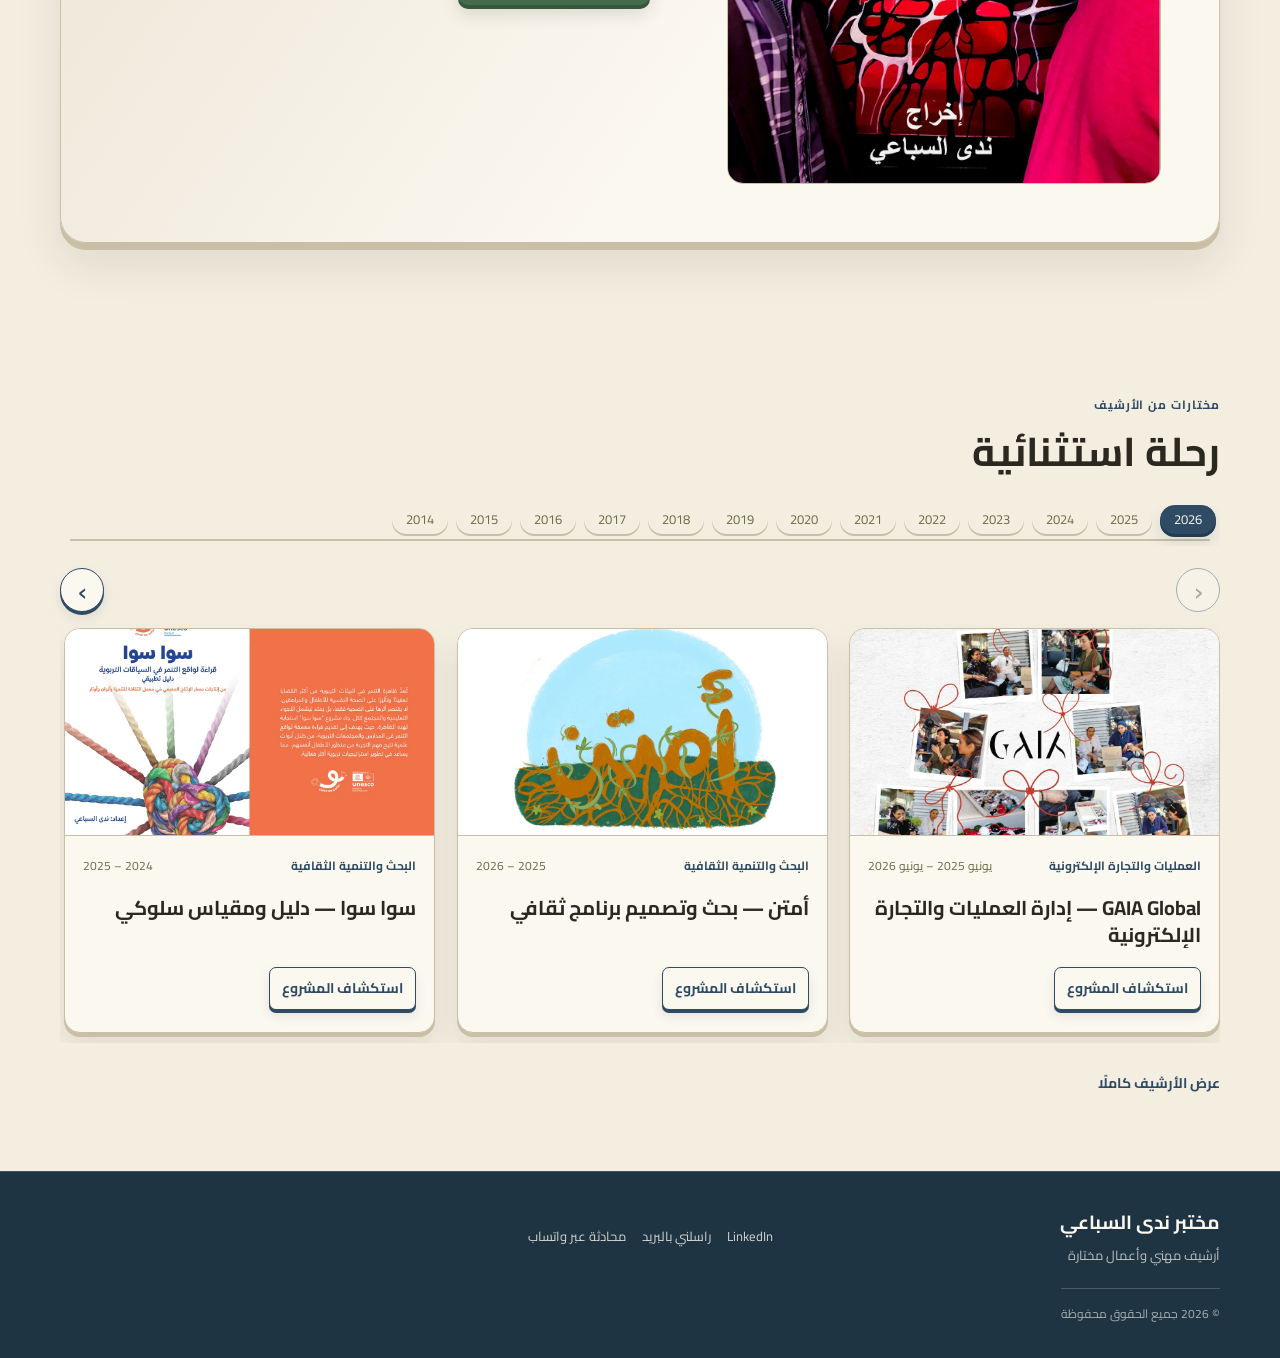
==== commit 856124de: "new edit about me edit and photo caption" ====
--- a/index.html
+++ b/index.html
@@ -58,10 +58,8 @@
 
     <section class="section home-studio-section" aria-labelledby="home-studio-title">
       <div class="wrap home-studio-panel">
-        <div class="home-studio-art" aria-hidden="true">
-          <span class="home-studio-orbit home-studio-orbit-one"></span>
-          <span class="home-studio-orbit home-studio-orbit-two"></span>
-          <span class="home-studio-play">▶</span>
+        <div class="home-studio-art">
+          <img class="home-studio-photo" src="assets/images/optimized/lawha.webp" alt="مشهد من فيلم لوحة" data-home-alt="studioImageAlt" loading="lazy" decoding="async">
         </div>
         <div class="home-studio-copy">
           <p class="eyebrow" data-copy="studioEyebrow"></p>
--- a/style.css
+++ b/style.css
@@ -464,6 +464,7 @@
   transform-style: preserve-3d;
   transition: box-shadow .28s ease, transform .28s ease, border-color .28s ease;
 }
+.project-card-no-image { min-height: 260px; }
 .project-card:hover, .project-card:focus-within {
   border-color: var(--line);
   box-shadow: 0 4px 0 rgba(46,75,99,.12), 0 18px 30px rgba(46,75,99,.18), inset 0 1px rgba(255,255,255,.8);
@@ -832,8 +833,11 @@
 .gallery-placeholder { min-height: 190px; flex-direction: column; gap: 10px; border-radius: 10px; }
 .gallery-placeholder .placeholder-mark { width: 44px; height: 44px; font-size: 20px; }
 .media-links { display: flex; flex-wrap: wrap; gap: 8px 22px; margin: 18px 0 0; padding: 0; list-style: none; }
-.more-projects { border-top: 1px solid var(--line); }
-.more-projects h2 { margin-bottom: 22px; font-family: var(--serif); font-size: 28px; }
+.project-contact-cta { display: grid; grid-template-columns: minmax(0, 1fr) auto; gap: 14px 28px; align-items: center; margin-top: 64px; padding: clamp(24px, 4vw, 42px); border: 1px solid var(--line); border-radius: 18px; background: linear-gradient(125deg, var(--surface), var(--white) 68%); box-shadow: 0 5px 0 var(--line), 0 16px 30px rgba(43,39,33,.08); }
+.project-contact-cta .eyebrow { grid-column: 1 / -1; margin: 0; }
+.project-contact-cta h2 { margin: 0; color: var(--blue); font-size: clamp(22px, 3vw, 30px); line-height: 1.4; }
+.project-contact-cta p:not(.eyebrow) { max-width: 65ch; margin: 0; color: var(--muted); }
+.project-contact-cta .button { grid-column: 2; grid-row: 2 / span 2; }
 
 .writing-panel {
   display: grid;
@@ -889,37 +893,24 @@
 .about-experience-label { color: var(--muted); font-size: 13px; }
 .about-experience strong { color: var(--blue); font-size: 20px; line-height: 1.3; }
 .about-experience > div > span:last-child { grid-column: 1 / -1; font-size: 13px; }
-.about-hero-visual { position: relative; display: grid; min-height: 420px; place-items: center; perspective: 1000px; isolation: isolate; }
-.about-hero-visual::before { position: absolute; inset: 8% 4%; z-index: -1; border: 1px solid var(--line); border-radius: 48% 52% 43% 57% / 48% 42% 58% 52%; background: radial-gradient(ellipse at 50% 46%, var(--white), var(--surface) 56%, transparent 72%); content: ""; transform: rotate(-14deg); }
-.about-orbit { position: absolute; width: min(82%, 360px); aspect-ratio: 1; border: 1px solid var(--line); border-radius: 50%; transform-style: preserve-3d; }
-.about-orbit-outer { border-style: dashed; animation: about-orbit-turn 42s linear infinite; }
-.about-orbit-inner { width: min(64%, 280px); border-color: var(--olive); opacity: .65; transform: rotateX(68deg) rotateZ(-24deg); }
-.about-visual-disc { display: grid; width: clamp(150px, 19vw, 230px); aspect-ratio: 1; place-items: center; border: 1px solid rgba(255,255,255,.6); border-radius: 38% 62% 54% 46% / 46% 42% 58% 54%; background: linear-gradient(145deg, var(--blue), var(--blue-dark)); box-shadow: 12px 18px 0 var(--line), 22px 30px 48px rgba(43,39,33,.2), inset 5px 5px 18px rgba(255,255,255,.17), inset -10px -14px 26px rgba(0,0,0,.18); color: var(--paper); transform: rotate(-8deg) rotateY(-12deg); animation: about-disc-float 7s ease-in-out infinite; }
-.about-visual-disc span { font-size: clamp(70px, 10vw, 112px); font-weight: 800; line-height: 1; text-shadow: 0 5px 0 rgba(0,0,0,.13); transform: translateZ(28px); }
-.about-float-card { position: absolute; display: flex; align-items: center; gap: 12px; max-width: 240px; padding: 13px 16px; border: 1px solid rgba(255,255,255,.8); border-radius: 12px; background: var(--white); box-shadow: 0 12px 24px rgba(43,39,33,.14), 0 4px 0 var(--line); transform: perspective(700px) rotateY(-9deg) rotateX(4deg); }
-.about-float-card b { font-size: 14px; }
-.about-float-card-top { top: 15%; inset-inline-start: 0; }
-.about-float-card-top > span { color: var(--rust); font-size: 22px; font-weight: 800; }
-.about-float-card-bottom { right: 2%; bottom: 14%; }
-.about-float-dot { width: 10px; height: 10px; flex: 0 0 10px; border-radius: 50%; background: var(--olive); box-shadow: 0 0 0 5px rgba(107,107,71,.14); }
+.about-hero-visual { display: flex; justify-content: center; min-width: 0; }
+.about-hero-photo { display: block; width: min(100%, 430px); height: clamp(280px, 39vw, 440px); border: 1px solid var(--line); border-radius: 20px; background: var(--surface); box-shadow: 0 6px 0 var(--line), 0 20px 36px rgba(43,39,33,.12); object-fit: cover; object-position: center; }
 .about-section { padding-block: clamp(54px, 8vw, 100px); }
 .about-section-heading { max-width: 700px; margin: 0 auto 40px; text-align: center; }
 .about-section-heading .eyebrow { margin-bottom: 8px; }
 .about-section-heading h2 { margin-bottom: 0; font-size: clamp(30px, 4.4vw, 48px); line-height: 1.25; }
 .about-expertise-section { position: relative; }
-.about-expertise-graphic { position: relative; display: grid; max-width: 960px; min-height: 520px; grid-template-columns: minmax(0, 1fr) 148px minmax(0, 1fr); grid-template-rows: minmax(200px, auto) 84px minmax(200px, auto); align-items: stretch; margin-inline: auto; perspective: 1200px; background: linear-gradient(var(--line),var(--line)) center / 1px calc(100% - 140px) no-repeat, linear-gradient(90deg,var(--line),var(--line)) center / calc(100% - 190px) 1px no-repeat; }
+.about-section-summary { max-width: 760px; margin: 14px auto 0; color: var(--muted); font-size: 15px; line-height: 1.75; }
+.about-expertise-graphic { position: relative; display: grid; max-width: 1100px; grid-template-columns: repeat(3, minmax(0, 1fr)); gap: 16px; align-items: stretch; margin-inline: auto; perspective: 1200px; }
 .about-competencies { display: contents; }
 .about-competency-card { position: relative; z-index: 1; min-width: 0; padding: 22px 24px; border: 1px solid var(--line); border-radius: 16px; background: var(--white); box-shadow: 0 3px 0 var(--line), 0 14px 28px rgba(43,39,33,.08), inset 0 1px rgba(255,255,255,.9); transform: perspective(950px) rotateX(1deg) rotateY(-1deg); transform-style: preserve-3d; transition: transform .28s ease, box-shadow .28s ease, border-color .28s ease; }
 .about-competency-card:hover { z-index: 2; border-color: var(--olive); box-shadow: 0 7px 0 var(--line), 0 22px 36px rgba(43,39,33,.15), inset 0 1px rgba(255,255,255,.9); transform: perspective(950px) translateY(-6px) rotateX(4deg) rotateY(-3deg); }
-.about-competency-card-1 { grid-column: 1; grid-row: 1; }
-.about-competency-card-2 { grid-column: 3; grid-row: 1; }
-.about-competency-card-3 { grid-column: 3; grid-row: 3; }
-.about-competency-card-4 { grid-column: 1; grid-row: 3; }
+.about-competency-card-1, .about-competency-card-2, .about-competency-card-3, .about-competency-card-4 { grid-column: auto; grid-row: auto; }
+.about-competency-card-5 { grid-column: 2; }
 .about-competency-index, .about-publication-index { display: inline-grid; width: 36px; height: 36px; place-items: center; margin-bottom: 12px; border: 1px solid var(--line); border-radius: 10px; background: var(--surface); color: var(--blue); font-size: 13px; font-weight: 800; }
 .about-competency-card h3 { margin-bottom: 12px; font-size: 19px; line-height: 1.4; transform: translateZ(15px); }
 .about-competency-items { display: flex; flex-wrap: wrap; gap: 8px; margin: 0; padding: 0; list-style: none; }
 .about-competency-items li { padding: 5px 10px; border: 1px solid var(--line); border-radius: 999px; background: var(--paper); font-size: 13px; line-height: 1.5; }
-.about-expertise-core { z-index: 2; display: grid; width: 120px; height: 120px; grid-column: 2; grid-row: 2; place-items: center; align-self: center; justify-self: center; border: 7px solid var(--paper); border-radius: 50%; background: var(--blue); box-shadow: 0 0 0 1px var(--line), 0 10px 22px rgba(43,39,33,.2), inset 0 3px 8px rgba(255,255,255,.18); color: var(--white); font-size: 16px; font-weight: 800; text-align: center; transform: translateZ(24px); }
 .about-learning-section { display: grid; grid-template-columns: minmax(0, 1fr) minmax(300px, .8fr); gap: 32px clamp(24px, 5vw, 72px); align-items: start; }
 .about-learning-section > .about-section-heading { grid-column: 1 / -1; margin-bottom: 10px; }
 .about-education-list { position: relative; display: grid; gap: 14px; margin: 0; padding: 0; list-style: none; }
@@ -952,8 +943,6 @@
 .about-cta h2 { max-width: 25ch; margin-bottom: 12px; }
 .about-cta-copy > p:last-child { max-width: 70ch; margin-bottom: 0; }
 .about-cta-actions { flex-direction: column; margin-top: 0; }
-@keyframes about-orbit-turn { to { transform: rotate(1turn); } }
-@keyframes about-disc-float { 0%, 100% { transform: translateY(0) rotate(-8deg) rotateY(-12deg); } 50% { transform: translateY(-9px) rotate(-5deg) rotateY(-7deg); } }
 .contact-main { min-height: 70vh; }
 .contact-cards { display: grid; grid-template-columns: repeat(3, 1fr); gap: 16px; }
 .contact-card {
@@ -1212,8 +1201,8 @@
 .studio-video-details { display: grid; grid-template-columns: 36px minmax(0, 1fr); gap: 5px 10px; align-items: start; padding: 18px 20px 20px; }
 .studio-video-index { grid-row: span 2; padding-top: 2px; color: var(--accent-green); font-family: var(--serif); font-size: 13px; font-weight: 800; }
 .studio-video-title { margin: 0; color: var(--blue); font-size: 16px; line-height: 1.5; }
-.studio-project-link { grid-column: 2; justify-self: start; margin-top: 7px; color: var(--accent-green); font-size: 12px; font-weight: 800; text-decoration: none; }
-.studio-project-link:hover { text-decoration: underline; text-underline-offset: 4px; }
+.studio-video-title-link { color: inherit; text-decoration: none; text-decoration-color: var(--accent-green); text-underline-offset: 4px; }
+.studio-video-title-link:hover, .studio-video-title-link:focus-visible { text-decoration: underline; }
 .home-studio-section { overflow: hidden; }
 .home-studio-panel {
   position: relative;
@@ -1229,11 +1218,8 @@
   background: linear-gradient(125deg, var(--surface), var(--white) 62%);
   box-shadow: 0 7px 0 var(--line), 0 22px 44px rgba(43,39,33,.1);
 }
-.home-studio-art { position: relative; display: grid; min-height: 220px; place-items: center; perspective: 700px; }
-.home-studio-orbit { position: absolute; width: min(270px, 70vw); aspect-ratio: 1; border: 1px solid rgba(46,75,99,.3); border-radius: 50%; box-shadow: inset 0 0 0 15px rgba(201,216,184,.12), 0 15px 30px rgba(43,39,33,.08); }
-.home-studio-orbit-one { transform: rotateX(62deg) rotateZ(-25deg); }
-.home-studio-orbit-two { width: min(205px, 56vw); transform: rotateX(62deg) rotateZ(35deg) translateZ(24px); }
-.home-studio-play { position: relative; display: grid; width: 82px; height: 82px; place-items: center; padding-inline-start: 5px; border: 1px solid rgba(255,255,255,.7); border-radius: 24px; background: var(--blue); box-shadow: 0 8px 0 var(--blue-dark), 0 20px 35px rgba(43,39,33,.2); color: var(--white); font-size: 26px; transform: rotate(-8deg) translateZ(35px); }
+.home-studio-art { min-width: 0; min-height: 220px; overflow: hidden; border: 1px solid var(--line); border-radius: 16px; background: var(--surface); }
+.home-studio-photo { display: block; width: 100%; height: 100%; min-height: 220px; object-fit: cover; object-position: center; }
 .home-studio-copy { position: relative; z-index: 1; max-width: 600px; }
 .home-studio-copy h2 { margin: 6px 0 12px; color: var(--blue); font-size: clamp(28px, 4vw, 42px); }
 .home-studio-copy > p:not(.eyebrow) { max-width: 58ch; margin: 0 0 22px; color: var(--muted); }
@@ -1280,7 +1266,7 @@
 @media (prefers-reduced-motion: reduce) {
   .studio-video-card, .studio-video-thumbnail, .studio-video-play, .page-return-button { transition: none; }
   .studio-video-card:hover, .page-return-button:hover { transform: none; }
-  .home-studio-orbit, .home-studio-play { transform: none; }
+  .home-studio-photo { min-height: 185px; }
   .hero h1 { max-width: 100%; font-size: clamp(34px, 10vw, 42px); }
   .home-services-intro { font-size: 14px; }
   .service-card { padding: 20px; }
@@ -1326,9 +1312,9 @@
 }
 @media (max-width: 1024px) {
   .about-hero { min-height: 540px; grid-template-columns: minmax(0, 1fr) minmax(260px, .8fr); gap: 28px; }
-  .about-hero-visual { min-height: 360px; }
-  .about-expertise-graphic { grid-template-columns: minmax(0, 1fr) 112px minmax(0, 1fr); grid-template-rows: minmax(220px, auto) 58px minmax(220px, auto); }
-  .about-expertise-core { width: 100px; height: 100px; font-size: 14px; }
+  .about-hero-photo { height: clamp(280px, 39vw, 400px); }
+  .about-expertise-graphic { grid-template-columns: repeat(2, minmax(0, 1fr)); }
+  .about-competency-card-5 { grid-column: auto; }
   .about-competency-card { padding: 19px; }
   .about-competency-card h3 { font-size: 17px; }
   .about-learning-section { grid-template-columns: minmax(0, 1fr) minmax(280px, .85fr); }
@@ -1337,15 +1323,9 @@
 @media (max-width: 768px) {
   .about-hero { min-height: 0; grid-template-columns: 1fr; gap: 0; padding-bottom: 46px; }
   .about-hero-copy { max-width: none; }
-  .about-hero-visual { min-height: 330px; grid-row: 2; }
-  .about-visual-disc { width: 160px; }
-  .about-visual-disc span { font-size: 82px; }
-  .about-float-card-top { top: 10%; inset-inline-start: 5%; }
-  .about-float-card-bottom { right: 4%; bottom: 8%; }
-  .about-expertise-graphic { display: flex; min-height: 0; flex-direction: column; gap: 14px; background: none; }
-  .about-expertise-core { order: -1; width: auto; height: auto; min-height: 42px; align-self: center; justify-self: auto; margin-bottom: 4px; padding: 6px 20px; border-width: 2px; border-radius: 999px; }
-  .about-competencies { display: grid; grid-template-columns: repeat(2, minmax(0, 1fr)); gap: 14px; }
-  .about-competency-card-1, .about-competency-card-2, .about-competency-card-3, .about-competency-card-4 { grid-column: auto; grid-row: auto; }
+  .about-hero-visual { grid-row: 2; }
+  .about-hero-photo { width: min(100%, 390px); height: clamp(280px, 76vw, 380px); }
+  .about-expertise-graphic { grid-template-columns: repeat(2, minmax(0, 1fr)); gap: 14px; }
   .about-competency-card { min-height: 0; }
   .about-learning-section { grid-template-columns: 1fr; gap: 24px; }
   .about-learning-section > .about-section-heading { grid-column: auto; }
@@ -1356,6 +1336,8 @@
 }
 @media (max-width: 520px) {
   .about-main { padding-top: 34px;   }
+  .about-expertise-graphic { grid-template-columns: 1fr; }
+  .about-competency-card-5 { grid-column: auto; }
 }
 
 /* Shared raised-card theme inspired by the Services page. */
@@ -1472,12 +1454,7 @@
 
 @media (max-width: 520px) {
   .about-hero-copy h1 { font-size: 42px; }
-  .about-hero-visual { min-height: 290px; }
-  .about-visual-disc { width: 138px; }
-  .about-visual-disc span { font-size: 72px; }
-  .about-float-card { max-width: 190px; padding: 10px 12px; }
-  .about-float-card b { font-size: 12px; }
-  .about-float-card-top > span { font-size: 18px; }
+  .about-hero-photo { height: 280px; }
   .about-experience > div { grid-template-columns: 1fr auto; }
   .about-competencies, .about-publications-grid { grid-template-columns: 1fr; }
   .about-competency-card { padding: 20px; }
@@ -1492,7 +1469,6 @@
   .about-cta-actions { align-items: stretch; }
 }
 @media (prefers-reduced-motion: reduce) {
-  .about-orbit-outer, .about-visual-disc { animation: none; }
   .about-competency-card, .about-publication-card, .service-card { transform: none; }
 }
 
@@ -2142,43 +2118,21 @@
 .card-image .placeholder-caption { position: absolute; inset: 0; display: grid; place-items: center; padding: 16px; }
 .project-cover { position: relative; height: clamp(240px, 38vw, 440px); min-height: 0; overflow: hidden; margin: 0; }
 .project-cover-photo { position: absolute; inset: 0; width: 100%; height: 100%; object-fit: contain; }
-.project-cover-caption {
-  position: absolute;
-  inset-inline-start: 18px;
-  bottom: 18px;
-  z-index: 1;
-  max-width: calc(100% - 36px);
-  padding: 8px 12px;
-  border: 1px solid rgba(255,255,255,.55);
-  border-radius: 8px;
-  background: rgba(34,59,80,.72);
-  color: var(--white);
-  font-size: 13px;
-  font-weight: 700;
-  line-height: 1.5;
-  text-align: start;
-  backdrop-filter: blur(8px);
-}
-.project-gallery-item { min-width: 0; overflow: hidden; margin: 0; border: 1px solid var(--line); border-radius: 10px; background: var(--white); box-shadow: 0 3px 0 var(--line); }
-.project-gallery-image { display: block; width: 100%; aspect-ratio: 4 / 3; object-fit: cover; }
-.project-gallery-caption { padding: 10px 12px; color: var(--muted); font-size: 12px; line-height: 1.5; }
+.project-gallery-item { display: grid; min-width: 0; aspect-ratio: 4 / 3; overflow: hidden; margin: 0; border: 1px solid var(--line); border-radius: 10px; background: var(--white); box-shadow: 0 3px 0 var(--line); }
+.project-gallery-image { display: block; width: 100%; height: 100%; object-fit: contain; background: var(--surface); }
 @media (max-width: 720px) {
   .project-cover { height: clamp(220px, 62vw, 320px); }
 }
 
 .home-archive-link { display: flex; justify-content: flex-start; margin-top: 28px; }
-.about-gallery-intro { max-width: 65ch; margin: 12px auto 0; color: var(--muted); }
-.about-gallery-grid { align-items: start; }
-.about-gallery-item { height: 100%; }
-.about-gallery-link { display: block; }
-.studio-video-source { display: inline-block; margin-top: 8px; color: var(--blue); font-size: 13px; font-weight: 700; text-decoration: none; }
-.studio-video-source:hover, .studio-video-source:focus-visible { text-decoration: underline; }
 .studio-film-gallery { margin-top: 64px; padding-top: 38px; border-top: 1px solid var(--line); }
 .studio-film-gallery-heading { margin-bottom: 26px; }
 .studio-film-gallery-heading p { max-width: 60ch; margin: 10px 0 0; color: var(--muted); }
 .studio-film-group + .studio-film-group { margin-top: 38px; }
 .studio-film-heading { display: flex; flex-wrap: wrap; align-items: baseline; justify-content: space-between; gap: 8px 18px; margin-bottom: 14px; }
 .studio-film-heading h3 { margin: 0; color: var(--blue); font-size: 22px; }
+.studio-film-project-link { color: inherit; text-decoration-color: var(--accent-green); text-underline-offset: 5px; }
+.studio-film-project-link:hover, .studio-film-project-link:focus-visible { text-decoration-thickness: 2px; }
 .project-videos { padding-top: 48px; }
 .project-video-grid { margin-top: 16px; }
 .selected-work-grid { display: grid; grid-template-columns: repeat(3, minmax(0, 1fr)); gap: 16px; margin-top: 16px; }
@@ -2188,10 +2142,11 @@
 .selected-work-card h3 { margin: 0 0 8px; font-size: 18px; }
 .selected-work-role, .selected-work-years { margin: 0; color: var(--muted); font-size: 13px; }
 .selected-work-years { margin-top: 4px; }
-.project-gallery-image { display: block; width: 100%; height: auto; aspect-ratio: auto; object-fit: contain; background: var(--surface); }
-
 @media (max-width: 760px) {
   .selected-work-grid { grid-template-columns: repeat(2, minmax(0, 1fr)); }
+  .project-contact-cta { grid-template-columns: minmax(0, 1fr); }
+  .project-contact-cta .eyebrow { grid-column: 1; }
+  .project-contact-cta .button { grid-column: 1; grid-row: auto; justify-self: start; }
 }
 @media (max-width: 520px) {
   .selected-work-grid { grid-template-columns: minmax(0, 1fr); }
